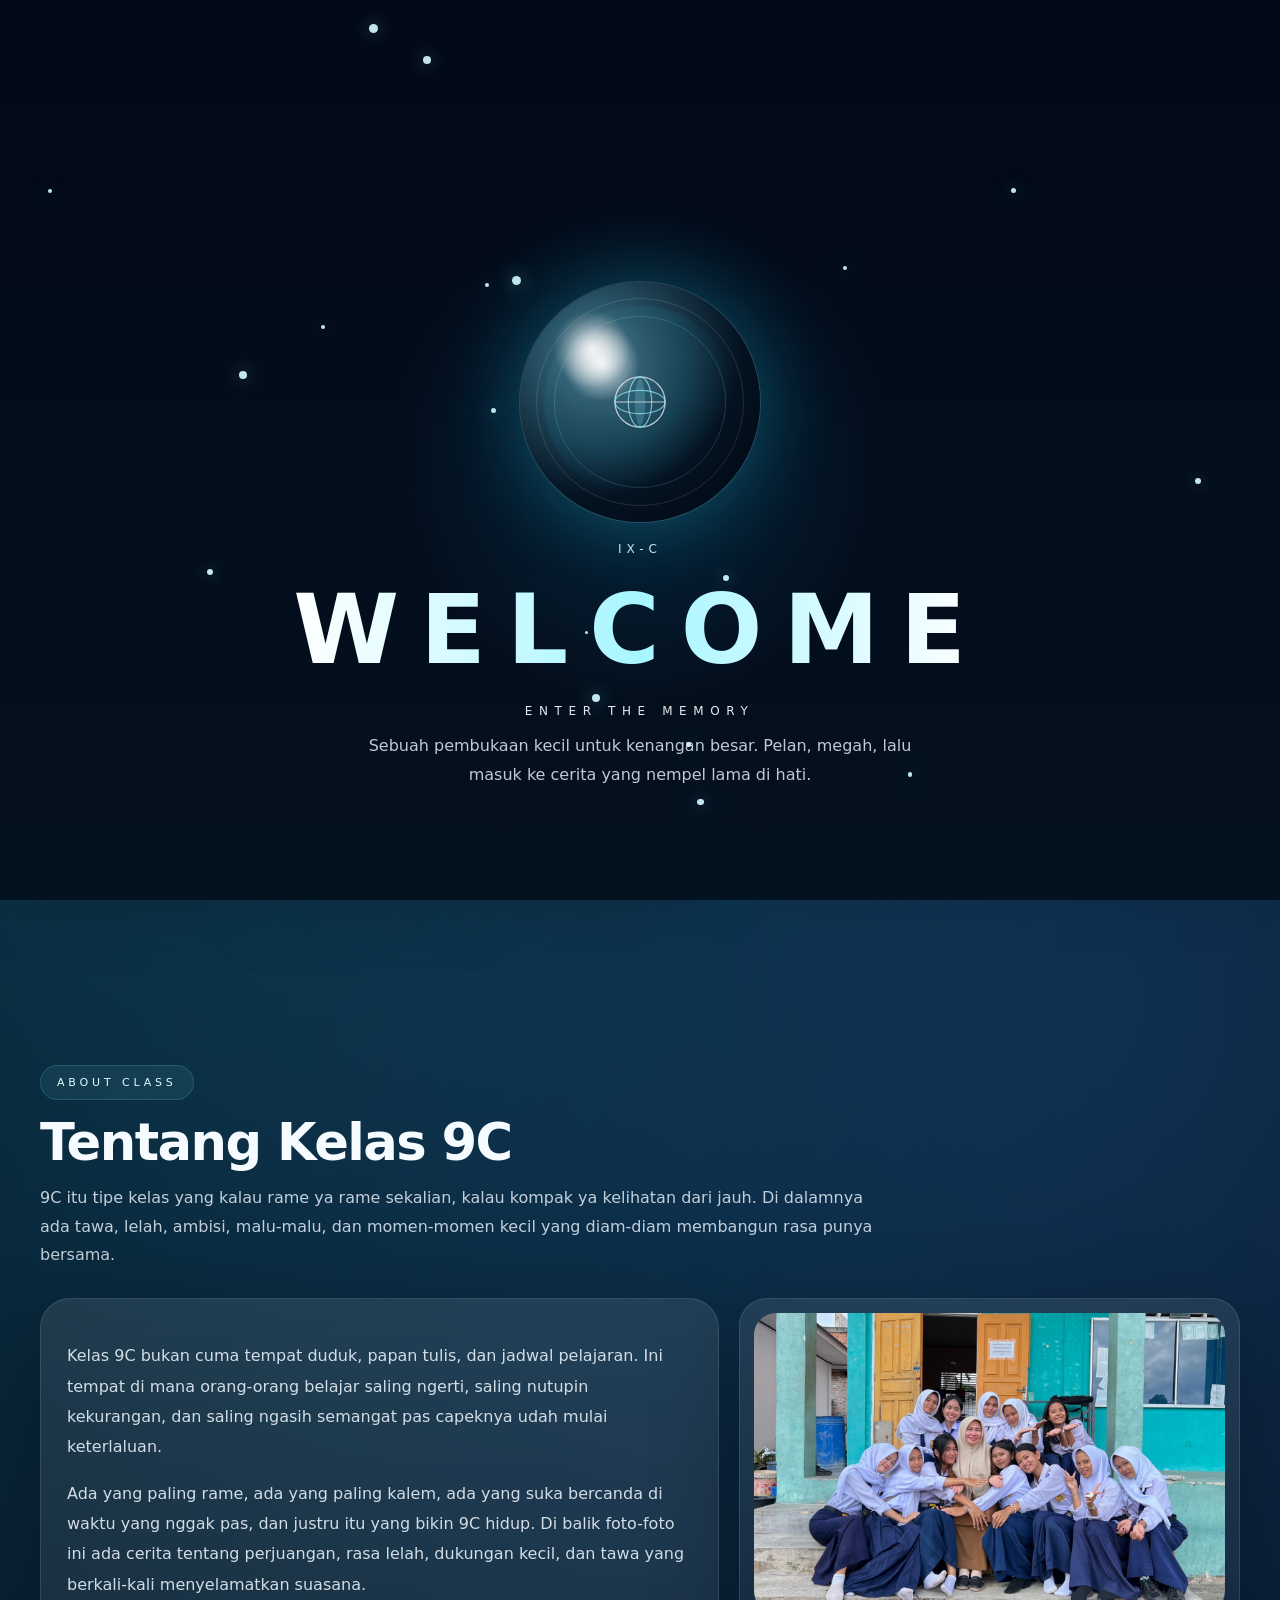
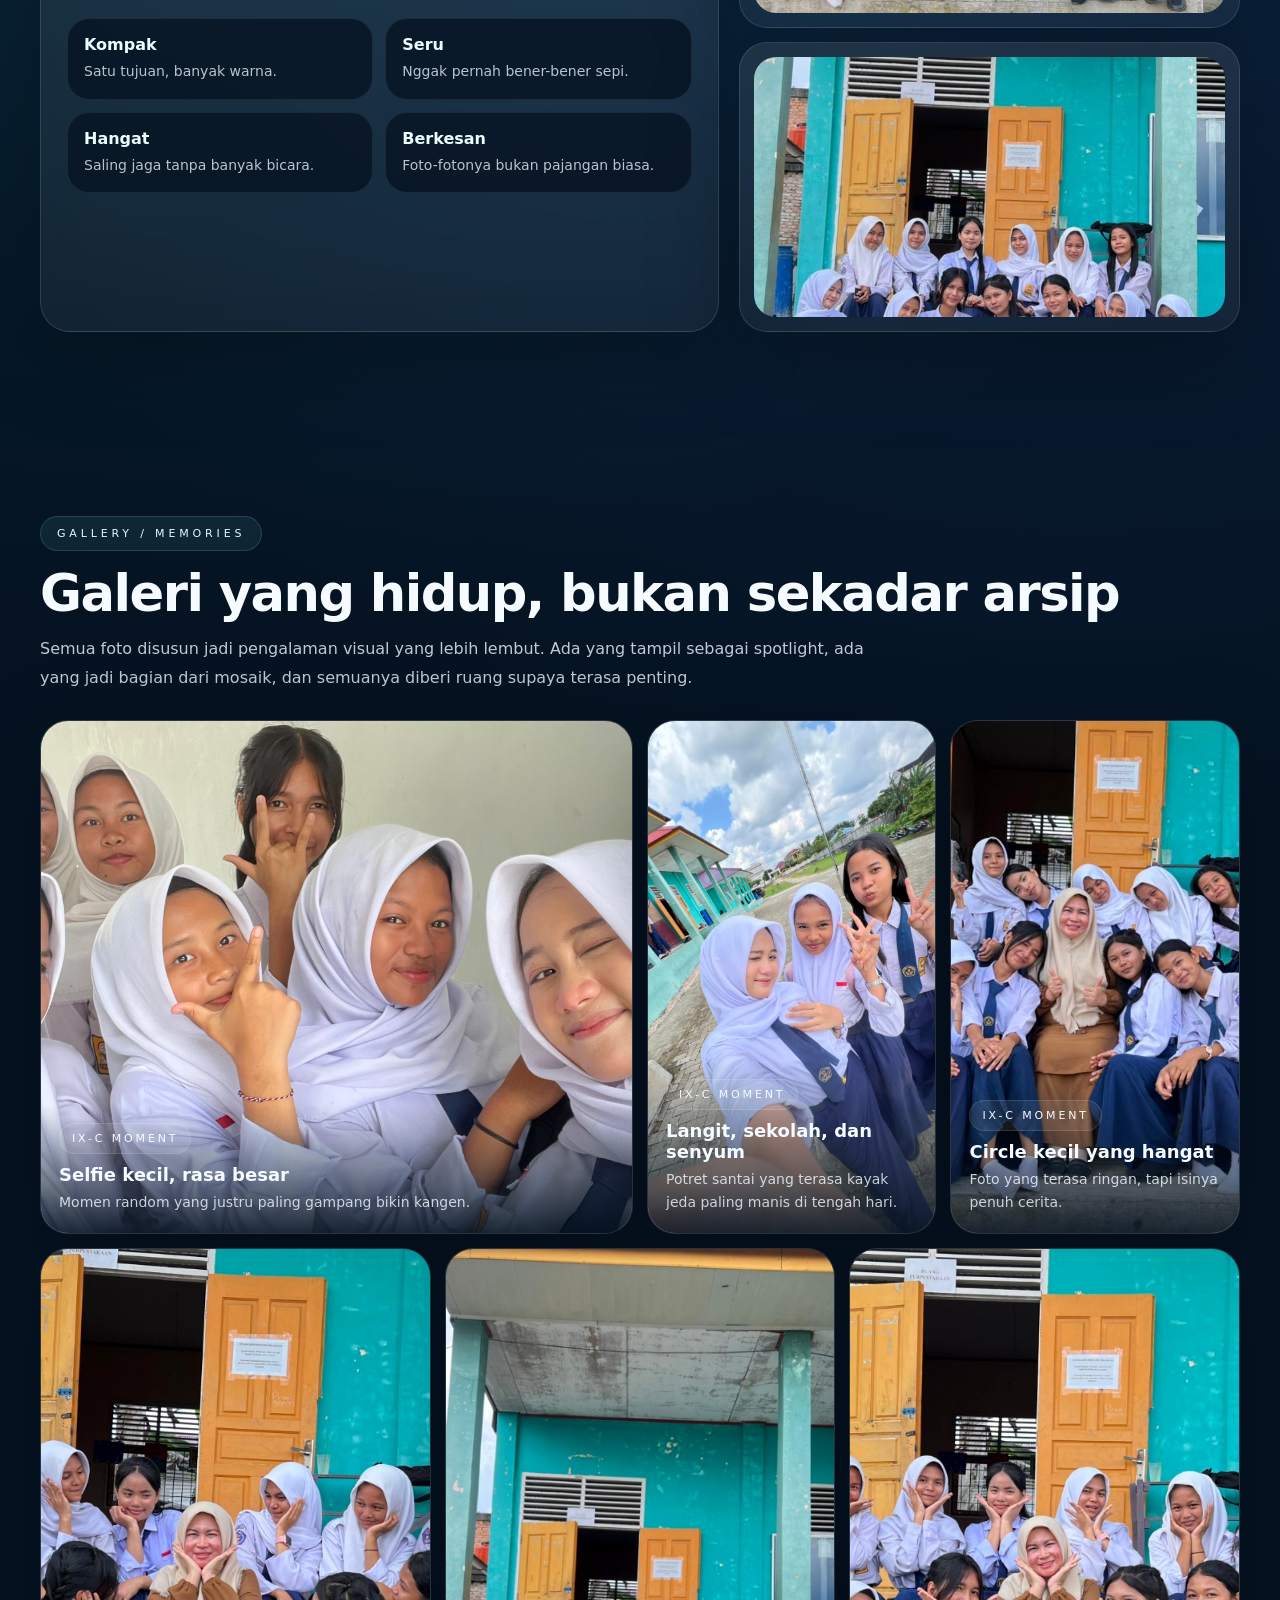
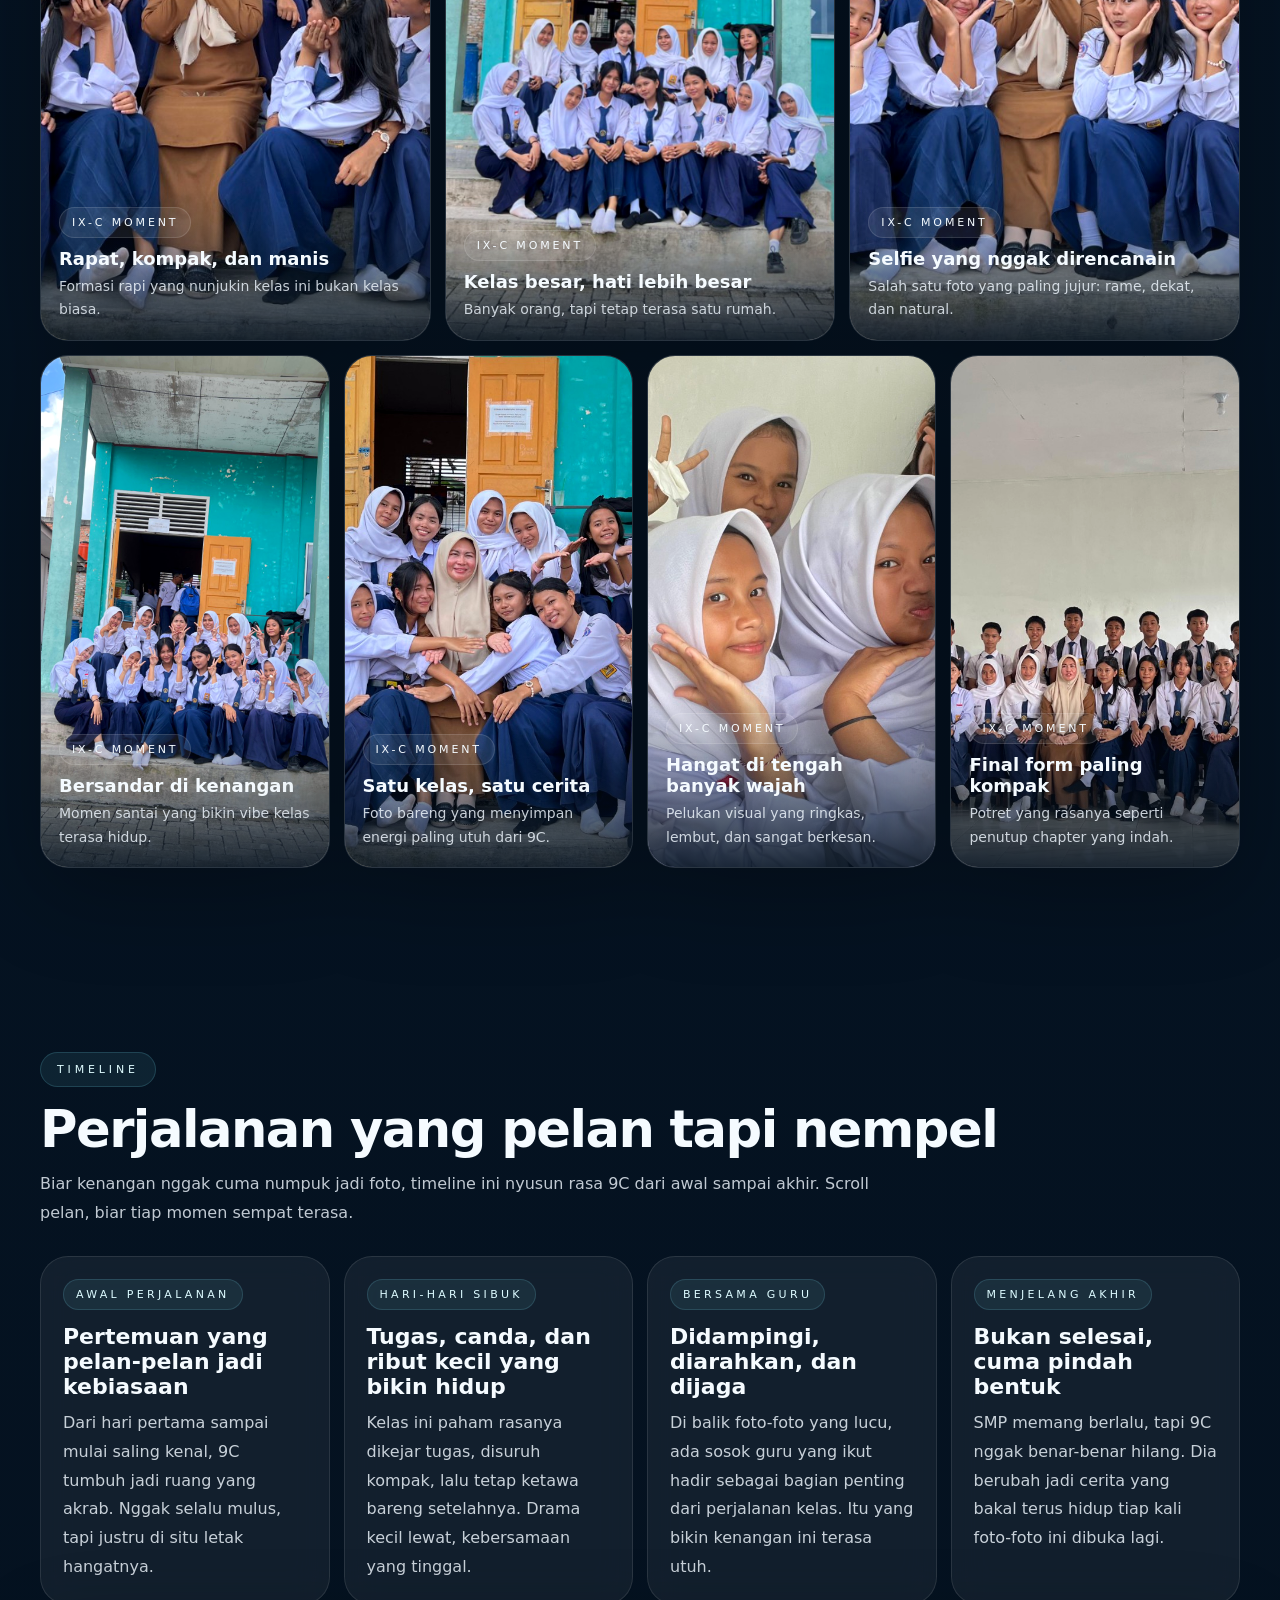
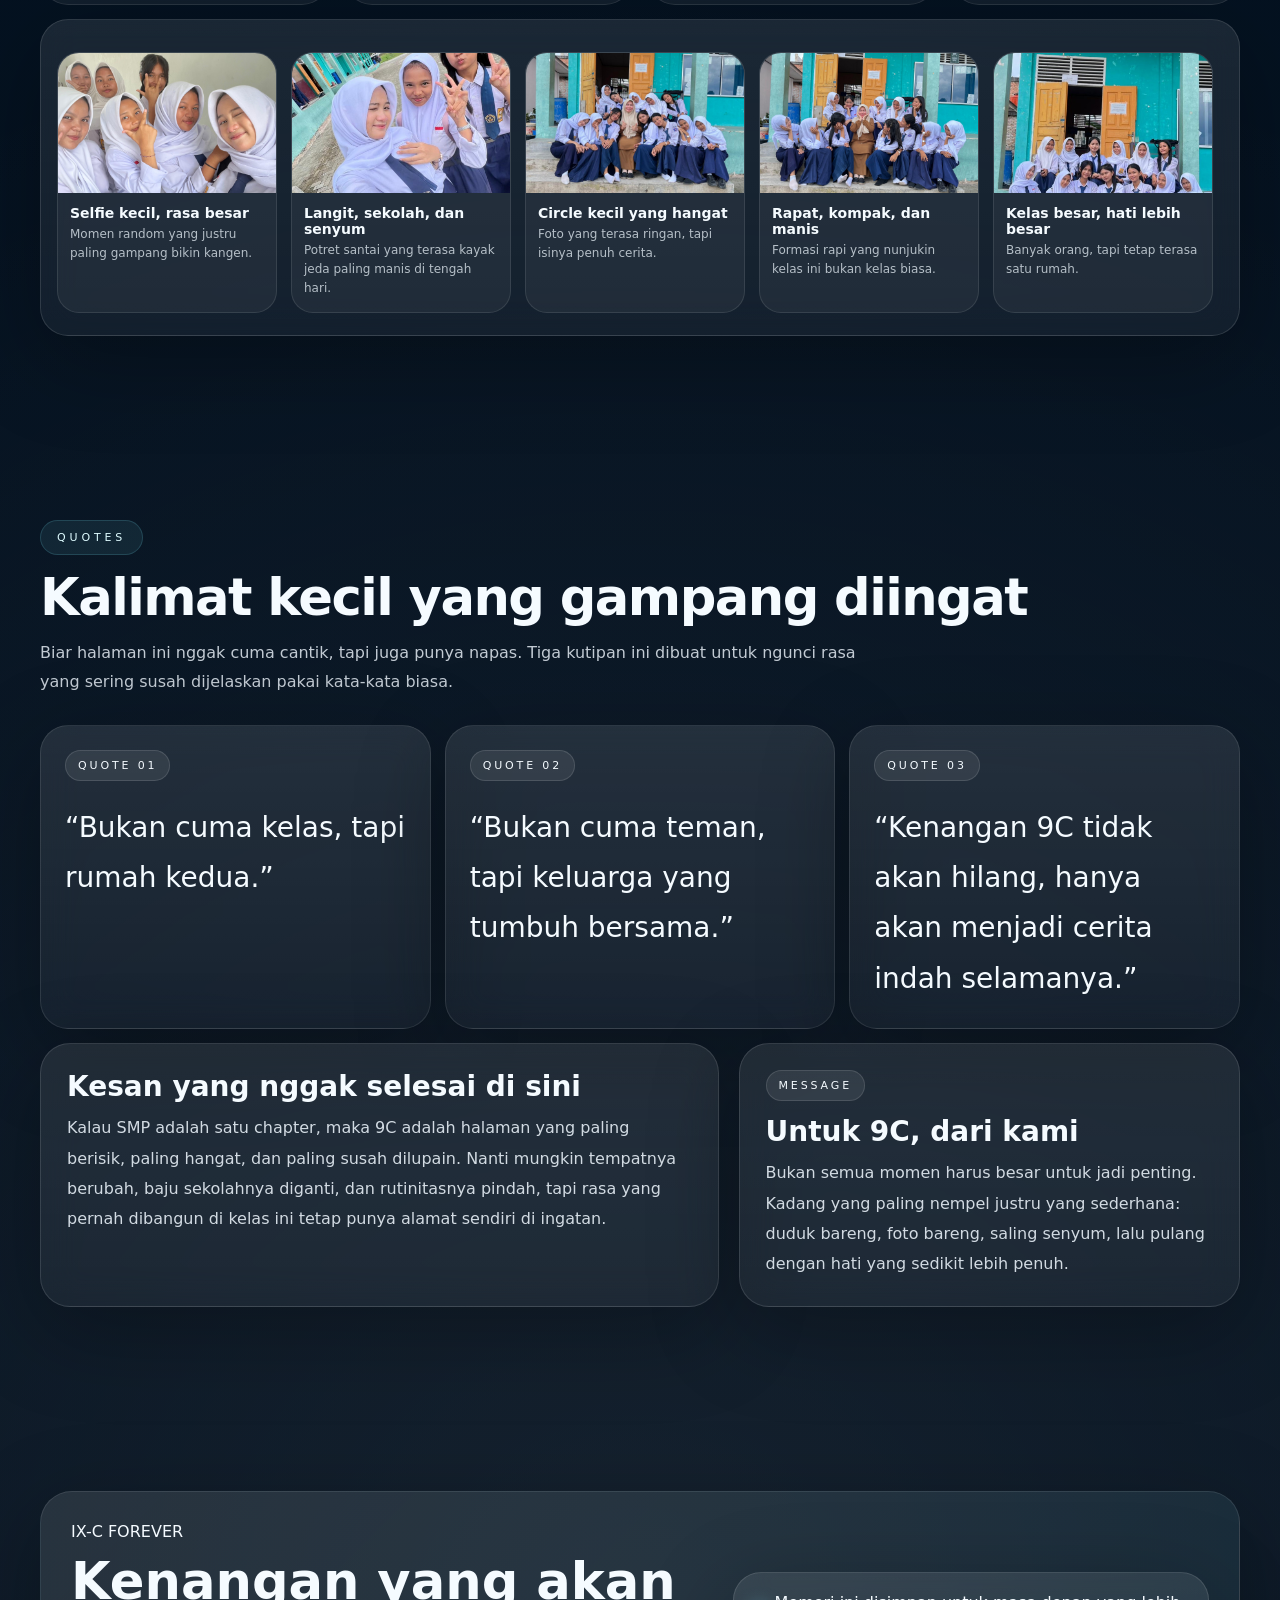
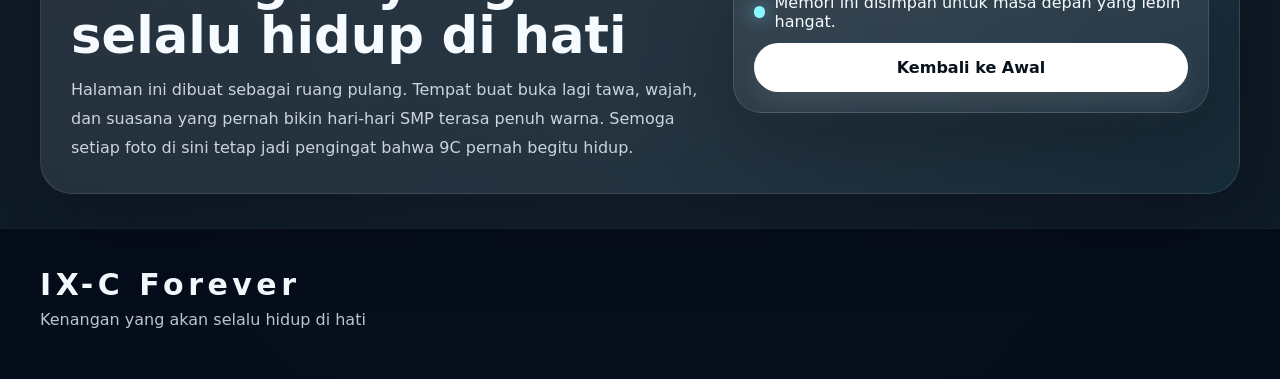
==== index.html @ b638a83b "Add files via upload" ====
<!DOCTYPE html>
<html lang="id">
<head>
  <meta charset="UTF-8" />
  <meta name="viewport" content="width=device-width, initial-scale=1.0" />
  <title>Kenangan Indah Kelas 9C</title>
  <meta name="description" content="Website memorial kelas 9C yang estetik, modern, dan emosional." />
  <style>
    :root {
      --bg: #04111f;
      --bg2: #07182b;
      --card: rgba(255,255,255,.07);
      --card2: rgba(255,255,255,.10);
      --line: rgba(255,255,255,.12);
      --text: #f5fbff;
      --muted: rgba(232,242,255,.8);
      --cyan: #7fe9ff;
      --blue: #7ab7ff;
      --navy: #0b1e37;
      --shadow: 0 24px 90px rgba(0,0,0,.28);
    }
    * { box-sizing: border-box; }
    html { scroll-behavior: smooth; }
    body {
      margin: 0;
      font-family: Inter, ui-sans-serif, system-ui, -apple-system, BlinkMacSystemFont, "Segoe UI", sans-serif;
      background:
        radial-gradient(circle at 15% 10%, rgba(34,211,238,.16), transparent 25%),
        radial-gradient(circle at 85% 15%, rgba(59,130,246,.18), transparent 24%),
        radial-gradient(circle at 50% 95%, rgba(255,255,255,.07), transparent 26%),
        linear-gradient(180deg, #04111f, #051322 38%, #04111f 100%);
      color: var(--text);
      overflow-x: hidden;
    }
    a, button { -webkit-tap-highlight-color: transparent; }
    .noise {
      pointer-events: none;
      position: fixed;
      inset: 0;
      opacity: .35;
      z-index: 0;
      background-image: url("data:image/svg+xml,%3Csvg xmlns='http://www.w3.org/2000/svg' width='180' height='180' viewBox='0 0 180 180'%3E%3Cfilter id='n'%3E%3CfeTurbulence type='fractalNoise' baseFrequency='1.2' numOctaves='2' stitchTiles='stitch'/%3E%3C/filter%3E%3Crect width='180' height='180' filter='url(%23n)' opacity='.12'/%3E%3C/svg%3E");
    }
    .wrap { position: relative; z-index: 1; }
    .container { max-width: 1240px; margin: 0 auto; padding: 0 20px; }
    .glass {
      background: linear-gradient(180deg, rgba(255,255,255,.09), rgba(255,255,255,.05));
      border: 1px solid var(--line);
      box-shadow: var(--shadow);
      backdrop-filter: blur(18px);
      -webkit-backdrop-filter: blur(18px);
    }
    .rounded-2xl { border-radius: 28px; }
    .rounded-xl { border-radius: 22px; }
    .shadow-soft { box-shadow: var(--shadow); }
    .muted { color: var(--muted); }
    .btn {
      display: inline-flex; align-items: center; gap: .55rem;
      border: 1px solid rgba(255,255,255,.12);
      background: rgba(255,255,255,.08);
      color: var(--text);
      text-decoration: none;
      padding: 14px 20px;
      border-radius: 999px;
      font-weight: 600;
      transition: transform .25s ease, background .25s ease, border-color .25s ease, box-shadow .25s ease;
      cursor: pointer;
    }
    .btn:hover {
      transform: translateY(-2px);
      background: rgba(255,255,255,.12);
      border-color: rgba(127,233,255,.32);
      box-shadow: 0 0 0 6px rgba(127,233,255,.08);
    }
    .btn.primary {
      background: white;
      color: #08111d;
      border-color: transparent;
      box-shadow: 0 12px 28px rgba(255,255,255,.09);
    }
    .chip {
      display: inline-flex; align-items: center; gap: .5rem;
      padding: 10px 16px;
      border-radius: 999px;
      border: 1px solid rgba(127,233,255,.18);
      background: rgba(127,233,255,.08);
      letter-spacing: .28em;
      font-size: 11px;
      text-transform: uppercase;
      color: #dffcff;
    }
    .nav {
      position: sticky;
      top: 0;
      z-index: 50;
      transition: all .35s ease;
      border-bottom: 1px solid transparent;
    }
    .nav.scrolled {
      background: rgba(4,17,31,.75);
      border-bottom-color: rgba(255,255,255,.08);
      backdrop-filter: blur(20px);
    }
    .nav-inner {
      display: flex; align-items: center; justify-content: space-between; gap: 14px;
      padding: 14px 0;
    }
    .brand {
      display: flex; align-items: center; gap: 12px;
      text-decoration: none; color: white;
    }
    .logo {
      width: 46px; height: 46px; border-radius: 16px;
      position: relative; display: grid; place-items: center;
      background: linear-gradient(135deg, rgba(255,255,255,.12), rgba(127,233,255,.08));
      border: 1px solid rgba(255,255,255,.12);
      overflow: hidden;
    }
    .logo::before {
      content: "";
      position: absolute; inset: -40%;
      background: conic-gradient(from 180deg, rgba(127,233,255,.0), rgba(127,233,255,.4), rgba(255,255,255,.1), rgba(122,183,255,.3), rgba(127,233,255,.0));
      animation: spin 10s linear infinite;
    }
    .logo span {
      position: relative; z-index: 1;
      font-weight: 800; letter-spacing: .22em; font-size: 12px;
    }
    .menu {
      display: flex; gap: 8px; flex-wrap: wrap;
      align-items: center;
      border-radius: 999px;
      padding: 8px;
      background: rgba(255,255,255,.05);
      border: 1px solid rgba(255,255,255,.08);
    }
    .menu a {
      color: rgba(255,255,255,.82);
      text-decoration: none;
      padding: 10px 15px;
      border-radius: 999px;
      font-size: 14px;
      transition: .24s ease;
    }
    .menu a:hover { background: rgba(255,255,255,.1); color: white; }
    .burger {
      display: none;
      background: rgba(255,255,255,.08);
      border: 1px solid rgba(255,255,255,.12);
      color: white;
      width: 44px; height: 44px;
      border-radius: 16px;
      cursor: pointer;
    }
    .mobile {
      display: none;
      margin: 0 0 16px;
      padding: 12px;
      border-radius: 24px;
    }
    .mobile a {
      display: block;
      color: white;
      text-decoration: none;
      padding: 14px 16px;
      border-radius: 18px;
      background: rgba(255,255,255,.04);
      border: 1px solid rgba(255,255,255,.06);
      margin-top: 10px;
    }

    .hero {
      padding: 30px 0 56px;
      position: relative;
      overflow: hidden;
    }
    .hero-grid {
      display: grid;
      grid-template-columns: 1.1fr .9fr;
      gap: 28px;
      align-items: center;
      min-height: calc(100vh - 96px);
    }
    .big-title {
      font-size: clamp(3rem, 8vw, 6.8rem);
      line-height: .95;
      margin: 18px 0 0;
      letter-spacing: -0.04em;
    }
    .big-title .grad {
      background: linear-gradient(90deg, #fff, var(--cyan), #fff);
      background-size: 200% 100%;
      animation: shine 9s linear infinite;
      -webkit-background-clip: text;
      background-clip: text;
      color: transparent;
    }
    .lead {
      max-width: 700px;
      font-size: clamp(1rem, 2vw, 1.15rem);
      line-height: 1.9;
      margin-top: 18px;
      color: rgba(240,248,255,.86);
    }
    .actions { display: flex; flex-wrap: wrap; gap: 12px; margin-top: 30px; }
    .metrics {
      margin-top: 28px;
      display: grid;
      grid-template-columns: repeat(3, 1fr);
      gap: 14px;
    }
    .metric {
      padding: 16px;
      border-radius: 22px;
      border: 1px solid rgba(255,255,255,.10);
      background: rgba(255,255,255,.055);
    }
    .metric b { display: block; font-size: 16px; margin-bottom: 7px; }
    .metric span { font-size: 14px; color: rgba(240,248,255,.76); line-height: 1.6; }

    .spotlight {
      position: relative;
      overflow: hidden;
      min-height: 640px;
      border-radius: 34px;
      border: 1px solid rgba(255,255,255,.10);
      background: linear-gradient(135deg, rgba(255,255,255,.1), rgba(255,255,255,.03));
      box-shadow: var(--shadow);
      isolation: isolate;
    }
    .spotlight::before {
      content: "";
      position: absolute; inset: 0;
      background: radial-gradient(circle at var(--mx,50%) var(--my,40%), rgba(127,233,255,.24), transparent 28%), linear-gradient(180deg, rgba(0,0,0,.02), rgba(4,17,31,.64));
      z-index: 1;
    }
    .spotlight img {
      width: 100%; height: 100%; object-fit: cover; display: block;
      transform: scale(1.02);
      animation: slowFloat 10s ease-in-out infinite;
      filter: saturate(1.06) contrast(1.02);
    }
    .spot-content {
      position: absolute; inset: auto 0 0 0;
      z-index: 2;
      padding: 26px;
    }
    .spot-tag {
      display: inline-flex; align-items: center; gap: 8px;
      background: rgba(0,0,0,.28);
      border: 1px solid rgba(255,255,255,.12);
      backdrop-filter: blur(12px);
      border-radius: 999px;
      padding: 10px 14px;
      font-size: 12px;
      letter-spacing: .3em;
      color: #e6fbff;
    }
    .spot-content h2 {
      margin: 14px 0 8px;
      font-size: clamp(1.4rem, 3vw, 2.5rem);
      line-height: 1.1;
    }
    .spot-content p { margin: 0; max-width: 58ch; color: rgba(250,251,255,.84); line-height: 1.75; }

    section.block { padding: 92px 0; position: relative; }
    .section-title { margin-bottom: 28px; }
    .section-title .kicker {
      display: inline-flex; align-items: center; gap: 8px;
      font-size: 11px; text-transform: uppercase; letter-spacing: .35em;
      color: #dffcff;
      padding: 10px 16px;
      border-radius: 999px;
      background: rgba(127,233,255,.08);
      border: 1px solid rgba(127,233,255,.16);
    }
    .section-title h3 {
      margin: 16px 0 0;
      font-size: clamp(2rem, 4vw, 3.5rem);
      letter-spacing: -.03em;
      line-height: 1.05;
    }
    .section-title p {
      max-width: 840px;
      margin: 14px 0 0;
      color: rgba(240,248,255,.80);
      line-height: 1.8;
      font-size: 16px;
    }

    .about-grid { display: grid; grid-template-columns: 1.15fr .85fr; gap: 20px; }
    .panel { padding: 26px; border-radius: 30px; }
    .panel p { line-height: 1.9; color: rgba(240,248,255,.86); font-size: 16px; }
    .mini-grid {
      display: grid; grid-template-columns: repeat(2, 1fr); gap: 12px; margin-top: 18px;
    }
    .mini {
      padding: 16px;
      border-radius: 22px;
      background: rgba(6, 18, 33, .75);
      border: 1px solid rgba(255,255,255,.08);
    }
    .mini b { display:block; margin-bottom: 6px; color: #eaffff; }
    .mini span { color: rgba(240,248,255,.76); font-size: 14px; line-height: 1.6; }
    .stack {
      display: grid; gap: 14px;
    }

    .gallery-grid {
      display: grid;
      gap: 14px;
      grid-template-columns: repeat(12, 1fr);
    }
    .card {
      position: relative;
      overflow: hidden;
      border-radius: 28px;
      border: 1px solid rgba(255,255,255,.10);
      background: rgba(255,255,255,.06);
      box-shadow: var(--shadow);
      cursor: pointer;
      isolation: isolate;
      transition: transform .35s ease, box-shadow .35s ease;
    }
    .card:hover { transform: translateY(-4px); box-shadow: 0 24px 90px rgba(0,0,0,.38); }
    .card img {
      width: 100%;
      height: 100%;
      object-fit: cover;
      display: block;
      transition: transform .55s ease, filter .55s ease;
      filter: saturate(1.05) contrast(1.03);
    }
    .card:hover img { transform: scale(1.06); }
    .overlay {
      position: absolute; inset: auto 0 0 0;
      padding: 18px;
      background: linear-gradient(180deg, transparent, rgba(4,17,31,.88));
      z-index: 1;
    }
    .overlay h4 { margin: 10px 0 6px; font-size: 18px; }
    .overlay p { margin: 0; color: rgba(240,248,255,.82); line-height: 1.65; font-size: 14px; }
    .badge {
      display: inline-flex; align-items: center; gap: 8px;
      padding: 8px 12px;
      border-radius: 999px;
      background: rgba(255,255,255,.08);
      border: 1px solid rgba(255,255,255,.12);
      font-size: 11px;
      letter-spacing: .26em;
      text-transform: uppercase;
    }
    .p1 { grid-column: span 6; min-height: 420px; }
    .p2 { grid-column: span 3; min-height: 420px; }
    .p3 { grid-column: span 3; min-height: 420px; }
    .p4 { grid-column: span 4; min-height: 300px; }
    .p5 { grid-column: span 4; min-height: 300px; }
    .p6 { grid-column: span 4; min-height: 300px; }
    .p7, .p8, .p9, .p10 { grid-column: span 3; min-height: 300px; }

    .timeline {
      display: grid;
      grid-template-columns: repeat(4, 1fr);
      gap: 14px;
    }
    .timeline .item {
      padding: 22px;
      border-radius: 28px;
      border: 1px solid rgba(255,255,255,.10);
      background: rgba(255,255,255,.06);
      backdrop-filter: blur(18px);
    }
    .timeline .item .when {
      display: inline-flex; align-items: center; gap: 8px;
      font-size: 11px; text-transform: uppercase; letter-spacing: .3em;
      padding: 8px 12px; border-radius: 999px;
      background: rgba(127,233,255,.08);
      border: 1px solid rgba(127,233,255,.15);
      color: #ddfbff;
    }
    .timeline .item h4 { font-size: 22px; margin: 14px 0 10px; }
    .timeline .item p { margin: 0; color: rgba(240,248,255,.82); line-height: 1.8; }

    .quotes {
      display: grid;
      grid-template-columns: repeat(3, 1fr);
      gap: 14px;
    }
    .quote {
      padding: 24px;
      min-height: 220px;
      border-radius: 28px;
      border: 1px solid rgba(255,255,255,.10);
      background: linear-gradient(180deg, rgba(255,255,255,.10), rgba(255,255,255,.04));
    }
    .quote p {
      font-size: clamp(1.2rem, 2.5vw, 1.75rem);
      line-height: 1.8;
      margin: 22px 0 0;
    }

    .strip {
      margin-top: 16px;
      display: flex;
      gap: 14px;
      overflow: auto;
      padding-bottom: 6px;
      scrollbar-width: none;
    }
    .strip::-webkit-scrollbar { display: none; }
    .thumb {
      min-width: 220px;
      max-width: 220px;
      border-radius: 22px;
      overflow: hidden;
      border: 1px solid rgba(255,255,255,.10);
      background: rgba(255,255,255,.05);
    }
    .thumb img { width: 100%; height: 140px; object-fit: cover; display: block; }
    .thumb div { padding: 12px 12px 14px; }
    .thumb b { display: block; font-size: 14px; }
    .thumb span { display: block; margin-top: 4px; color: rgba(240,248,255,.72); font-size: 12px; line-height: 1.6; }

    .footer-card {
      padding: 30px;
      border-radius: 32px;
      background: linear-gradient(135deg, rgba(255,255,255,.1), rgba(127,233,255,.08));
      border: 1px solid rgba(255,255,255,.10);
      box-shadow: var(--shadow);
    }
    footer {
      padding: 38px 0 50px;
      border-top: 1px solid rgba(255,255,255,.08);
      background: rgba(2, 8, 22, .7);
    }
    footer h3 { margin: 0; font-size: 30px; letter-spacing: .15em; }
    footer p { color: rgba(240,248,255,.78); margin: 8px 0 0; }

    .reveal {
      opacity: 0;
      transform: translateY(24px);
      transition: opacity .8s ease, transform .8s ease;
    }
    .reveal.in {
      opacity: 1;
      transform: translateY(0);
    }

    .intro {
      position: fixed; inset: 0; z-index: 100;
      display: grid; place-items: center;
      background:
        radial-gradient(circle at center, rgba(21,176,255,.16), transparent 32%),
        linear-gradient(180deg, #020816, #04111f 100%);
      overflow: hidden;
      transition: opacity .8s ease, transform .8s ease;
    }
    .intro.hide { opacity: 0; pointer-events: none; transform: scale(1.04); }
    .particles span {
      position: absolute;
      border-radius: 999px;
      background: rgba(210,250,255,.92);
      box-shadow: 0 0 18px rgba(127,233,255,.55);
      animation: drift ease-in-out infinite;
    }
    .orb {
      position: relative;
      width: 240px;
      height: 240px;
      border-radius: 50%;
      display: grid;
      place-items: center;
      background: radial-gradient(circle at 30% 28%, rgba(255,255,255,.9), rgba(127,233,255,.32) 16%, rgba(4,17,31,.94) 62%, rgba(1,6,17,1) 100%);
      box-shadow: 0 0 0 1px rgba(255,255,255,.14), 0 0 80px rgba(34,211,238,.30);
    }
    .orb::before, .orb::after {
      content: "";
      position: absolute; inset: 16px;
      border-radius: 50%;
      border: 1px solid rgba(255,255,255,.12);
      animation: spin 16s linear infinite;
    }
    .orb::after {
      inset: 34px;
      border-color: rgba(127,233,255,.18);
      animation-direction: reverse;
    }
    .orb .glow {
      position: absolute;
      inset: 10%;
      border-radius: 50%;
      background: radial-gradient(circle at 30% 30%, rgba(255,255,255,.9), rgba(255,255,255,.04) 20%, rgba(34,211,238,.08) 44%, transparent 70%);
      filter: blur(1px);
      animation: spin 22s linear infinite;
    }
    .orb .icon {
      position: relative;
      z-index: 1;
      width: 70px;
      height: 70px;
      opacity: .98;
      filter: drop-shadow(0 0 20px rgba(255,255,255,.28));
    }
    .intro h1 {
      margin: 18px 0 0;
      font-size: clamp(2.9rem, 8vw, 6rem);
      letter-spacing: .22em;
      background: linear-gradient(90deg, #fff, #a7f6ff, #fff);
      -webkit-background-clip: text;
      background-clip: text;
      color: transparent;
    }
    .intro .sub {
      margin-top: 14px; max-width: 620px; text-align: center;
      color: rgba(240,248,255,.8);
      line-height: 1.8;
      padding: 0 20px;
    }
    .intro .brand-top {
      margin-top: 20px;
      font-size: 12px;
      letter-spacing: .42em;
      text-transform: uppercase;
      color: rgba(220,250,255,.92);
    }
    .welcome {
      margin-top: 18px;
      font-size: 12px;
      letter-spacing: .55em;
      text-transform: uppercase;
      color: rgba(255,255,255,.9);
      opacity: 0;
      transform: translateY(18px);
      animation: welcomeIn 1s ease .55s forwards;
    }

    .modal {
      position: fixed; inset: 0; z-index: 120;
      display: none;
      align-items: center; justify-content: center;
      background: rgba(0,0,0,.72);
      backdrop-filter: blur(18px);
      padding: 18px;
    }
    .modal.show { display: flex; }
    .modal-card {
      max-width: min(1040px, 100%);
      width: 100%;
      overflow: hidden;
      border-radius: 30px;
      border: 1px solid rgba(255,255,255,.10);
      background: #07111c;
      box-shadow: 0 30px 120px rgba(0,0,0,.55);
    }
    .modal-card img { width: 100%; max-height: 72vh; object-fit: contain; display: block; background: #000; }
    .modal-card .cap { padding: 18px 20px 24px; }
    .modal-card .cap h4 { margin: 0; font-size: 22px; }
    .modal-card .cap p { margin: 10px 0 0; color: rgba(240,248,255,.78); line-height: 1.8; }

    .sparkle {
      position: absolute;
      width: 4px; height: 4px; border-radius: 999px;
      background: rgba(255,255,255,.95);
      box-shadow: 0 0 18px rgba(127,233,255,.62);
      animation: drift 5s ease-in-out infinite;
    }

    @keyframes spin { to { transform: rotate(360deg); } }
    @keyframes shine { to { background-position: 200% 0; } }
    @keyframes slowFloat { 0%,100% { transform: scale(1.02) translateY(0); } 50% { transform: scale(1.05) translateY(-10px); } }
    @keyframes welcomeIn { to { opacity: 1; transform: translateY(0); } }

    @media (max-width: 1080px) {
      .hero-grid, .about-grid { grid-template-columns: 1fr; }
      .timeline, .quotes { grid-template-columns: 1fr; }
      .metrics { grid-template-columns: 1fr; }
    }
    @media (max-width: 900px) {
      .menu { display: none; }
      .burger { display: inline-grid; place-items: center; }
      .mobile.open { display: block; }
      .p1, .p2, .p3, .p4, .p5, .p6, .p7, .p8, .p9, .p10 { grid-column: span 12; min-height: 300px; }
      .gallery-grid { grid-template-columns: repeat(6, 1fr); }
    }
    @media (max-width: 640px) {
      .container { padding: 0 16px; }
      .hero { padding-top: 18px; }
      .spotlight { min-height: 540px; }
      .metrics { margin-top: 22px; }
      .panel, .quote, .timeline .item, .footer-card { padding: 20px; border-radius: 24px; }
      .actions { gap: 10px; }
      .btn { width: 100%; justify-content: center; }
      .big-title { font-size: 3.05rem; }
      .section-title h3 { font-size: 2.1rem; }
    }
  </style>
</head>
<body>
  <div class="noise"></div>

  <div class="intro" id="intro">
    <div class="particles" id="particles"></div>
    <div class="container" style="display:grid;place-items:center;text-align:center;position:relative;z-index:1;">
      <div class="orb">
        <div class="glow"></div>
        <svg class="icon" viewBox="0 0 120 120" fill="none" aria-hidden="true">
          <circle cx="60" cy="60" r="43" stroke="rgba(255,255,255,.7)" stroke-width="2.2"/>
          <ellipse cx="60" cy="60" rx="20" ry="43" stroke="rgba(153,244,255,.7)" stroke-width="2"/>
          <ellipse cx="60" cy="60" rx="43" ry="20" stroke="rgba(153,244,255,.7)" stroke-width="2"/>
          <path d="M17 60h86" stroke="rgba(255,255,255,.7)" stroke-width="2"/>
          <path d="M60 17c12 14 12 72 0 86c-12-14-12-72 0-86Z" fill="rgba(127,233,255,.22)"/>
        </svg>
      </div>
      <div class="brand-top">IX-C</div>
      <h1>WELCOME</h1>
      <div class="welcome">ENTER THE MEMORY</div>
      <p class="sub">Sebuah pembukaan kecil untuk kenangan besar. Pelan, megah, lalu masuk ke cerita yang nempel lama di hati.</p>
    </div>
  </div>

  <div class="wrap">
    <header class="nav" id="nav">
      <div class="container">
        <div class="nav-inner">
          <a href="#home" class="brand">
            <div class="logo"><span>IX</span></div>
            <div>
              <div style="font-size:11px;letter-spacing:.34em;text-transform:uppercase;color:rgba(220,250,255,.72)">Class Memorial</div>
              <div style="font-size:14px;font-weight:600">9C Forever</div>
            </div>
          </a>

          <nav class="menu">
            <a href="#home">Home</a>
            <a href="#about">About Class</a>
            <a href="#gallery">Gallery</a>
            <a href="#memories">Memories</a>
            <a href="#messages">Messages</a>
            <a href="#contact">Contact</a>
          </nav>

          <button class="burger" id="burger" aria-label="Menu">
            ☰
          </button>
        </div>
        <div class="mobile glass" id="mobile">
          <a href="#home">Home</a>
          <a href="#about">About Class</a>
          <a href="#gallery">Gallery</a>
          <a href="#memories">Memories</a>
          <a href="#messages">Messages</a>
          <a href="#contact">Contact</a>
        </div>
      </div>
    </header>

    <main>
      <section class="hero" id="home">
        <div class="container hero-grid">
          <div class="reveal">
            <div class="chip">IX-C MEMORY VAULT</div>
            <h1 class="big-title">Kenangan Indah <span class="grad">Kelas 9C</span></h1>
            <p class="lead">Tempat kecil untuk menyimpan tawa yang keburu hilang, perjuangan yang nggak selalu terlihat, dan kebersamaan yang diam-diam jadi bagian paling berharga dari masa SMP.</p>
            <div class="actions">
              <a class="btn primary" href="#gallery">Lihat Galeri</a>
              <a class="btn" href="#memories">Baca Kenangan</a>
              <a class="btn" href="#about">Masuk ke Memori IX-C</a>
            </div>
            <div class="metrics">
              <div class="metric glass"><b>Kompak</b><span>Satu kelas, satu frekuensi, beda-beda tapi tetap nyambung.</span></div>
              <div class="metric glass"><b>Hangat</b><span>Rame, lucu, kadang ribut, tapi ujungnya tetap saling jaga.</span></div>
              <div class="metric glass"><b>Tak Terlupakan</b><span>Yang lewat bukan cuma masa SMP, tapi bab yang berharga.</span></div>
            </div>
          </div>

          <div class="spotlight reveal" id="spotlight">
            <img src="[data-uri]" alt="Foto utama kelas 9C" />
            <div class="spot-content">
              <div class="spot-tag">SPOTLIGHT MOMENT</div>
              <h2>Kelas yang dekat, bukan cuma berdiri bareng.</h2>
              <p>Ada sesuatu yang hangat dari foto ini. Bukan sekadar barisan wajah, tapi rasa akrab yang kebawa sampai ke halaman ini.</p>
            </div>
          </div>
        </div>
      </section>

      <section class="block" id="about">
        <div class="container">
          <div class="section-title reveal">
            <div class="kicker">About Class</div>
            <h3>Tentang Kelas 9C</h3>
            <p>9C itu tipe kelas yang kalau rame ya rame sekalian, kalau kompak ya kelihatan dari jauh. Di dalamnya ada tawa, lelah, ambisi, malu-malu, dan momen-momen kecil yang diam-diam membangun rasa punya bersama.</p>
          </div>

          <div class="about-grid">
            <div class="panel glass reveal">
              <p>Kelas 9C bukan cuma tempat duduk, papan tulis, dan jadwal pelajaran. Ini tempat di mana orang-orang belajar saling ngerti, saling nutupin kekurangan, dan saling ngasih semangat pas capeknya udah mulai keterlaluan.</p>
              <p>Ada yang paling rame, ada yang paling kalem, ada yang suka bercanda di waktu yang nggak pas, dan justru itu yang bikin 9C hidup. Di balik foto-foto ini ada cerita tentang perjuangan, rasa lelah, dukungan kecil, dan tawa yang berkali-kali menyelamatkan suasana.</p>
              <div class="mini-grid">
                <div class="mini"><b>Kompak</b><span>Satu tujuan, banyak warna.</span></div>
                <div class="mini"><b>Seru</b><span>Nggak pernah bener-bener sepi.</span></div>
                <div class="mini"><b>Hangat</b><span>Saling jaga tanpa banyak bicara.</span></div>
                <div class="mini"><b>Berkesan</b><span>Foto-fotonya bukan pajangan biasa.</span></div>
              </div>
            </div>
            <div class="stack">
              <div class="glass rounded-2xl reveal" style="padding:14px;"><img src="[data-uri]" alt="Kelas lengkap" style="width:100%;height:300px;object-fit:cover;border-radius:22px;display:block" /></div>
              <div class="glass rounded-2xl reveal" style="padding:14px;"><img src="[data-uri]" alt="Foto bersama guru" style="width:100%;height:260px;object-fit:cover;border-radius:22px;display:block" /></div>
            </div>
          </div>
        </div>
      </section>

      <section class="block" id="gallery">
        <div class="container">
          <div class="section-title reveal">
            <div class="kicker">Gallery / Memories</div>
            <h3>Galeri yang hidup, bukan sekadar arsip</h3>
            <p>Semua foto disusun jadi pengalaman visual yang lebih lembut. Ada yang tampil sebagai spotlight, ada yang jadi bagian dari mosaik, dan semuanya diberi ruang supaya terasa penting.</p>
          </div>

          <div class="gallery-grid" id="galleryGrid">
            <div class="card p1 reveal" data-src="[data-uri]" data-title="Selfie kecil, rasa besar" data-cap="Momen random yang justru paling gampang bikin kangen.">
              <img src="[data-uri]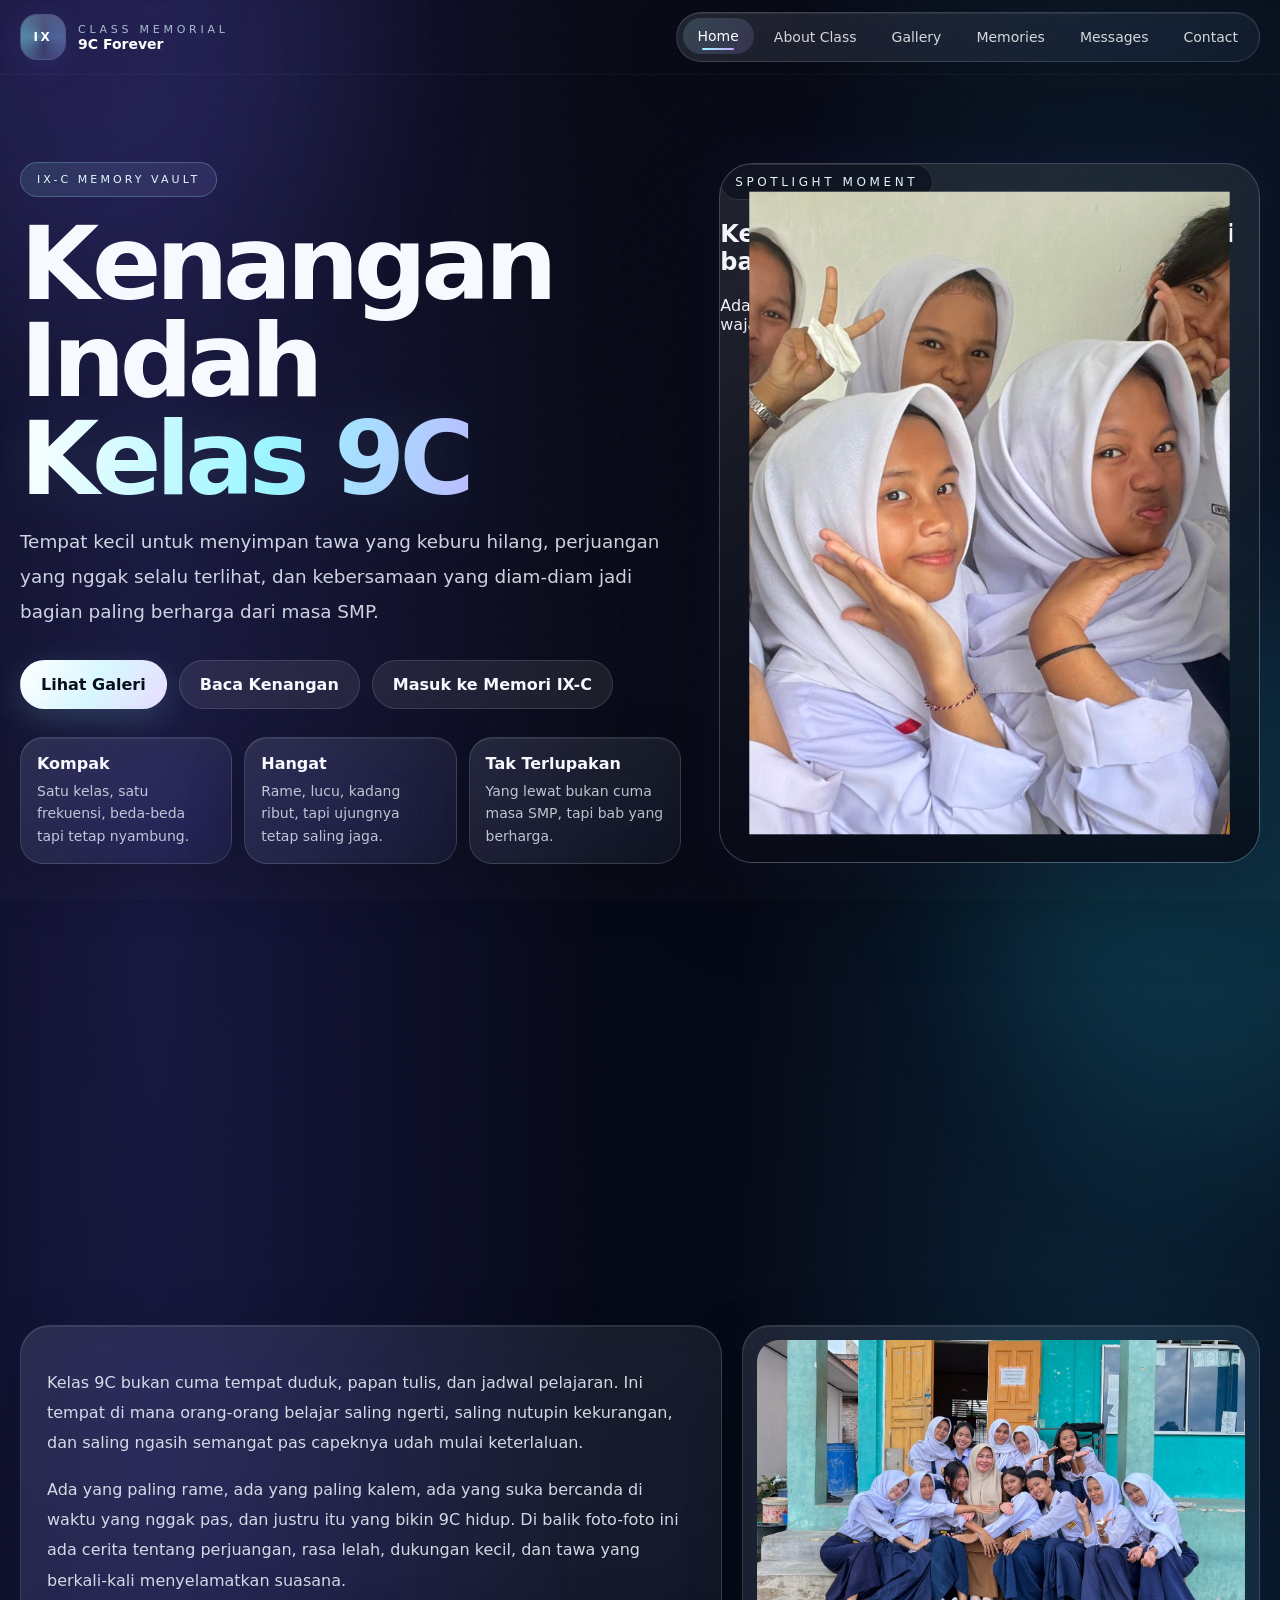
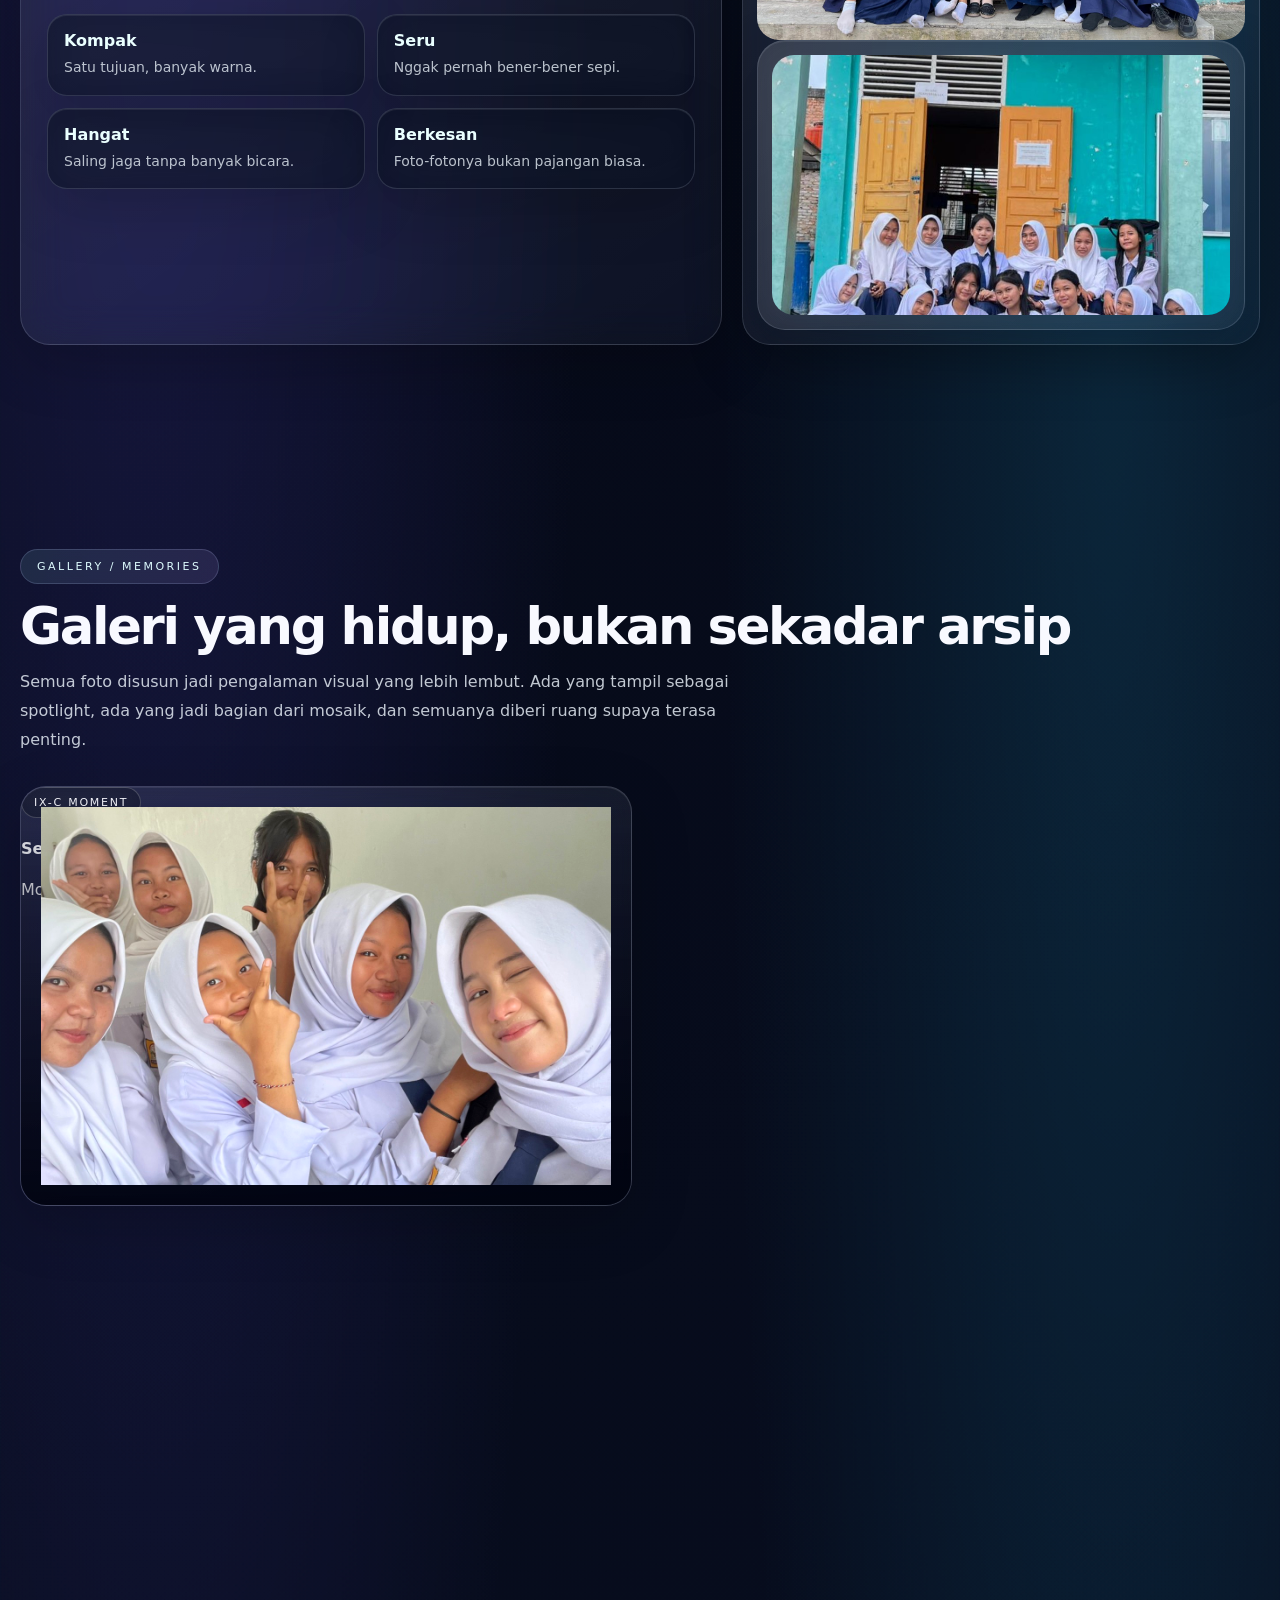
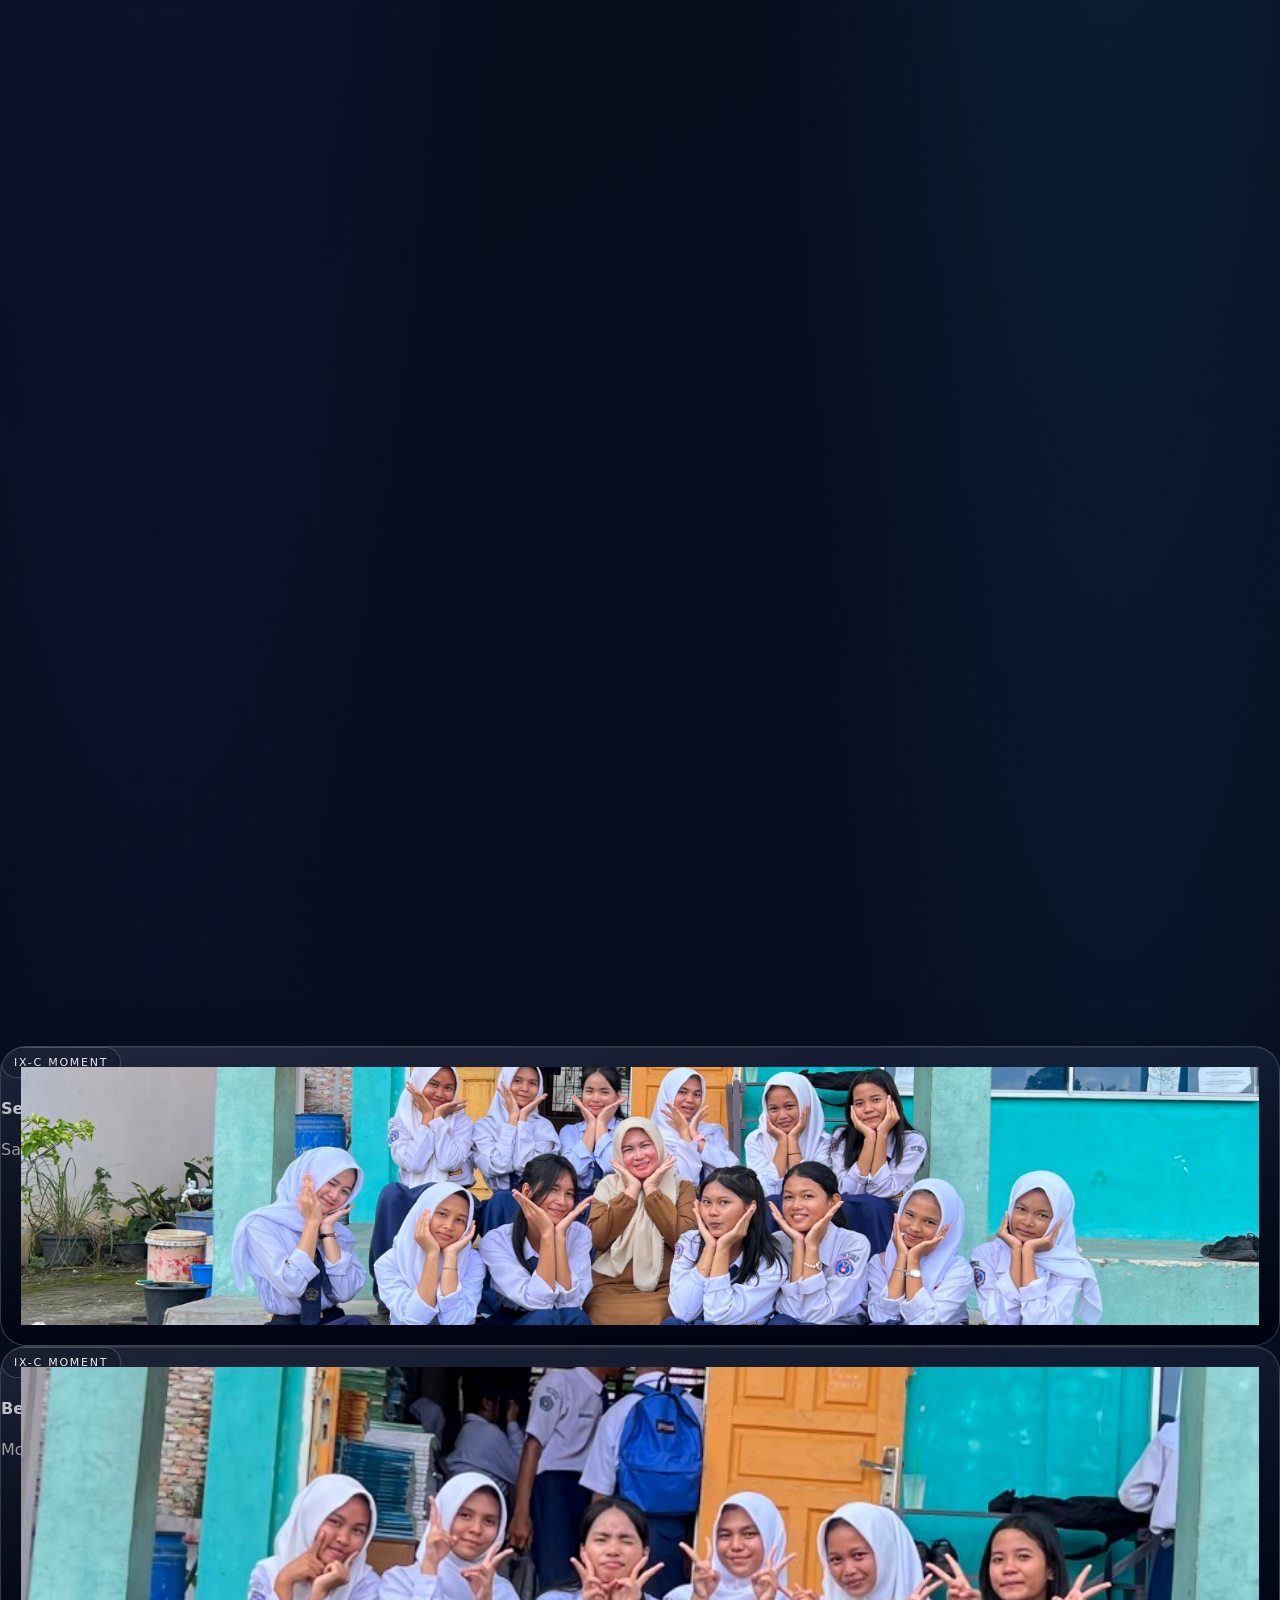
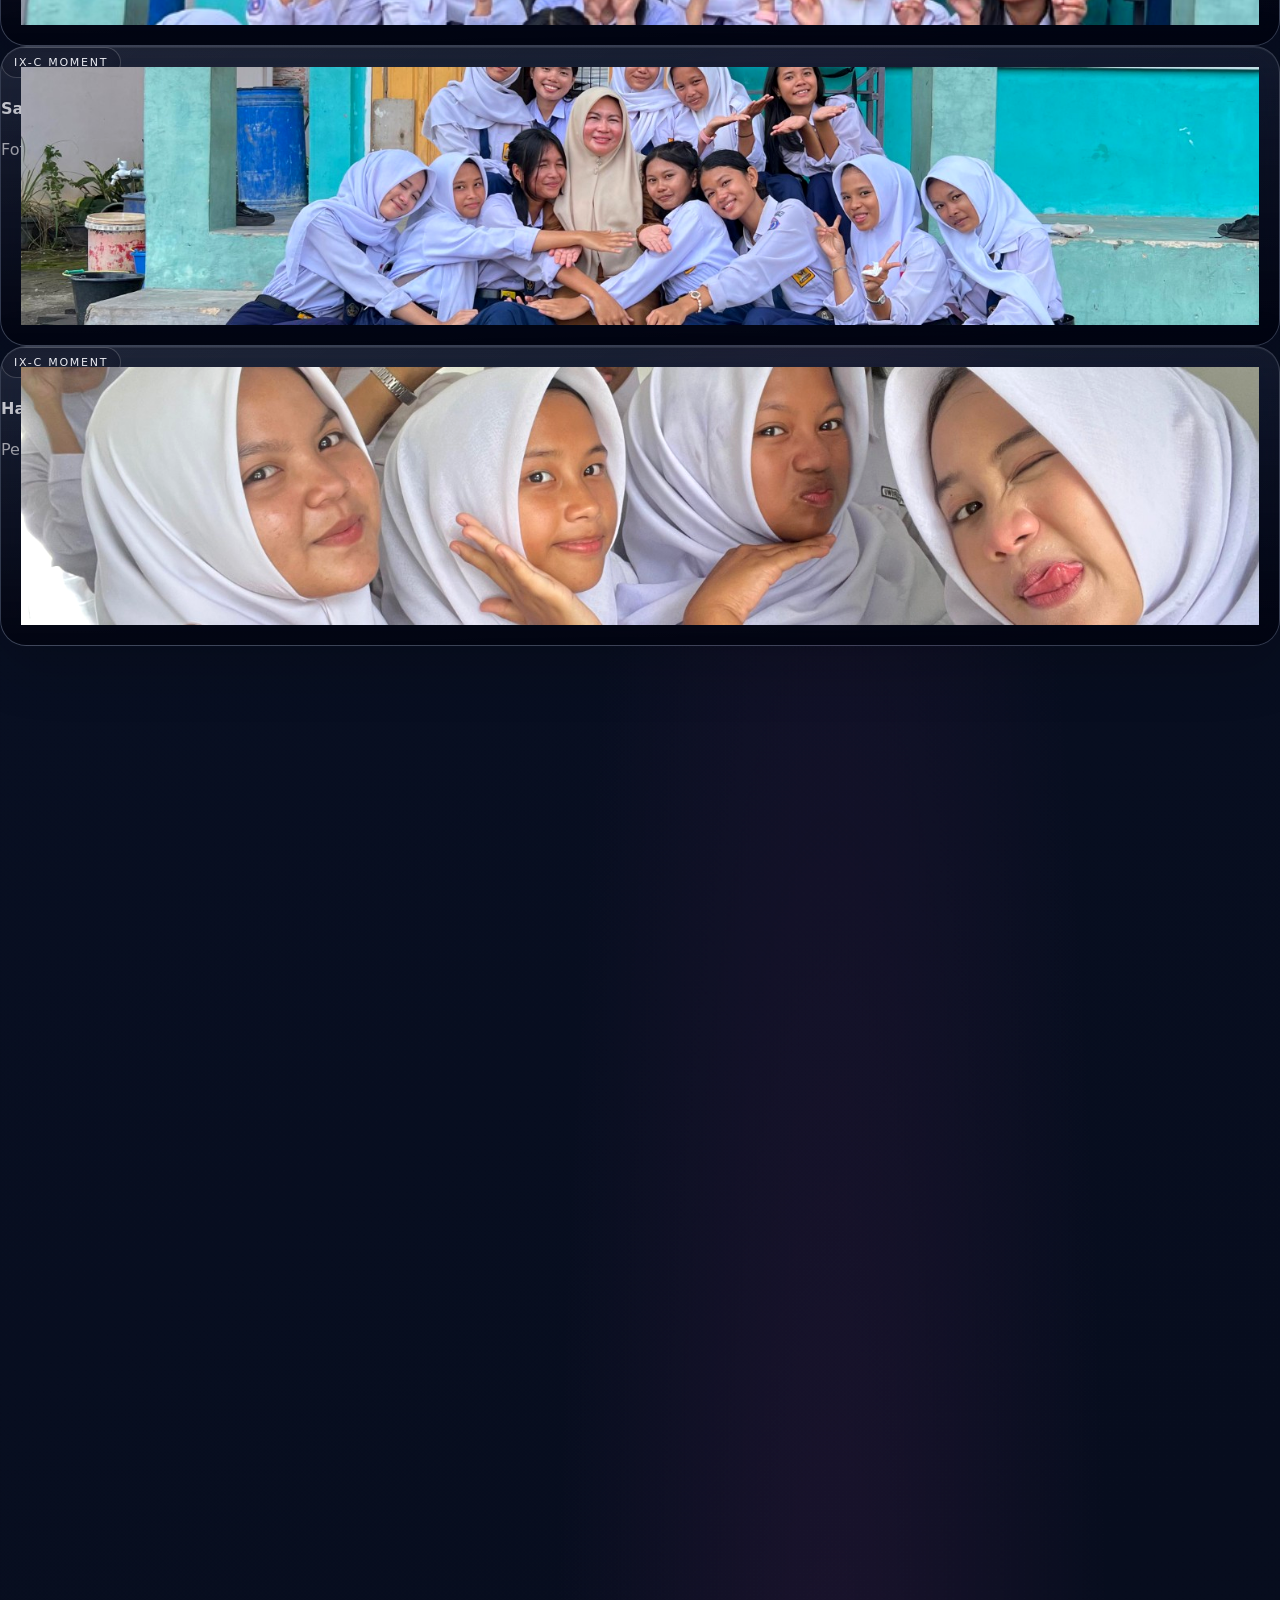
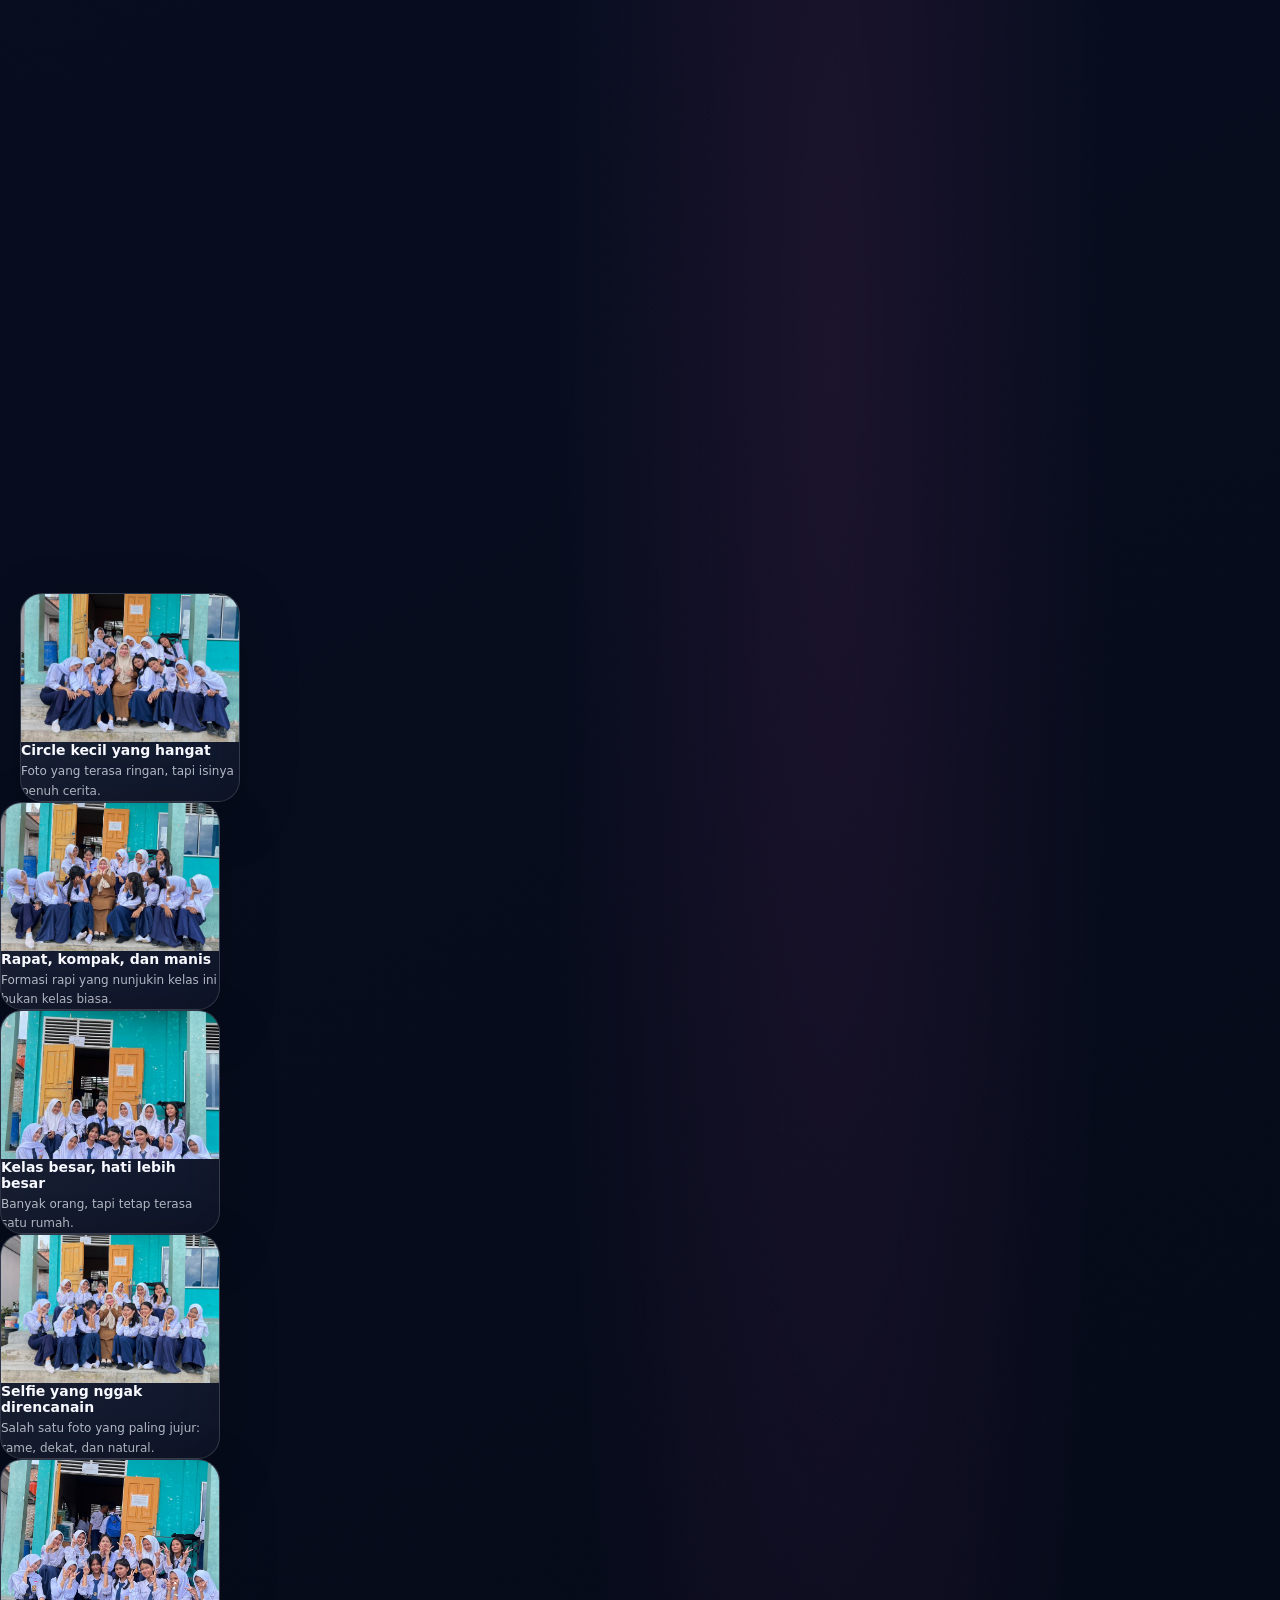
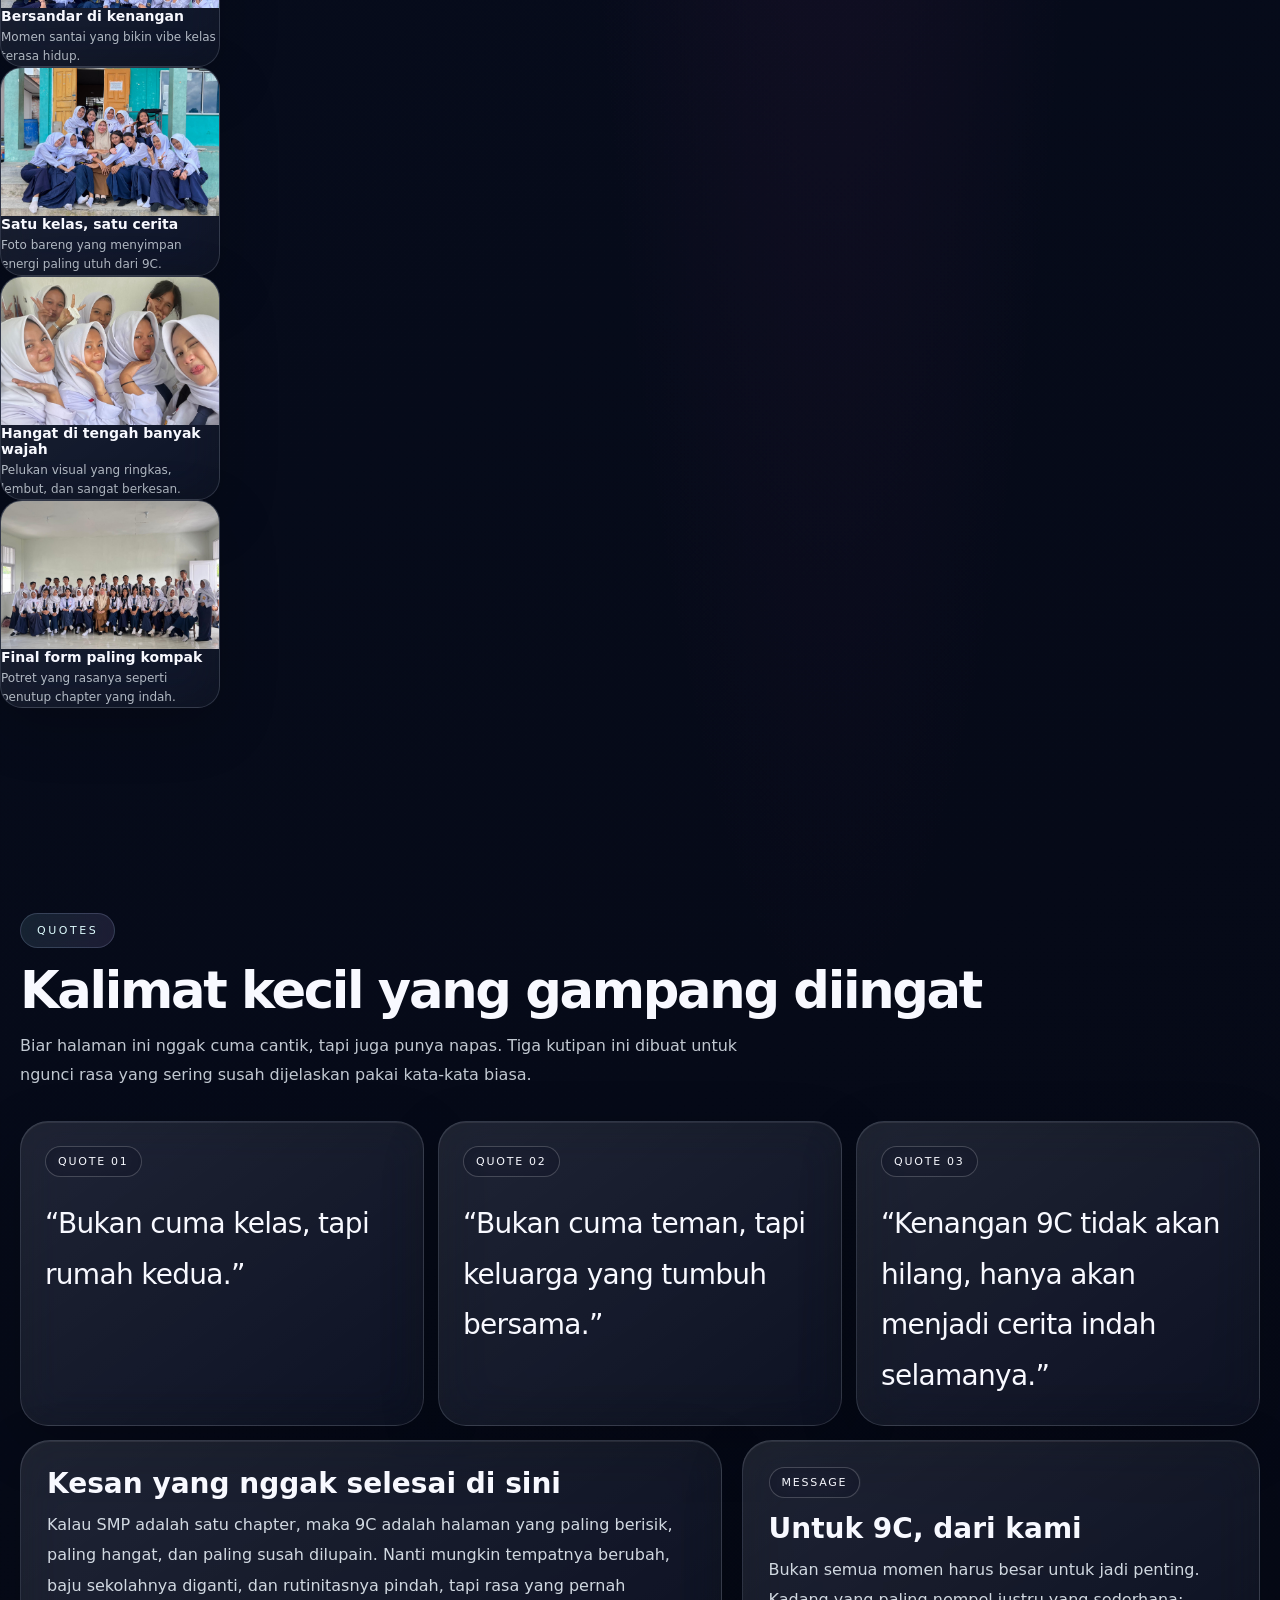
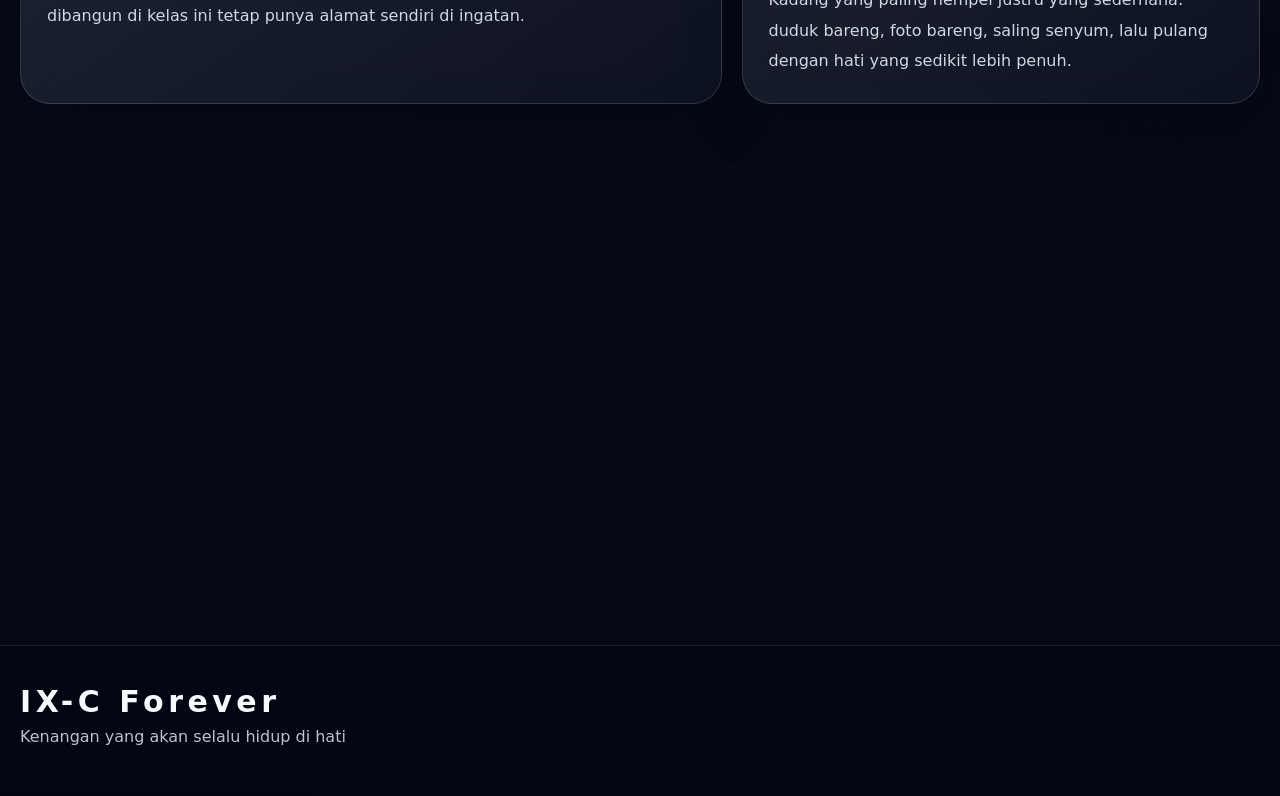
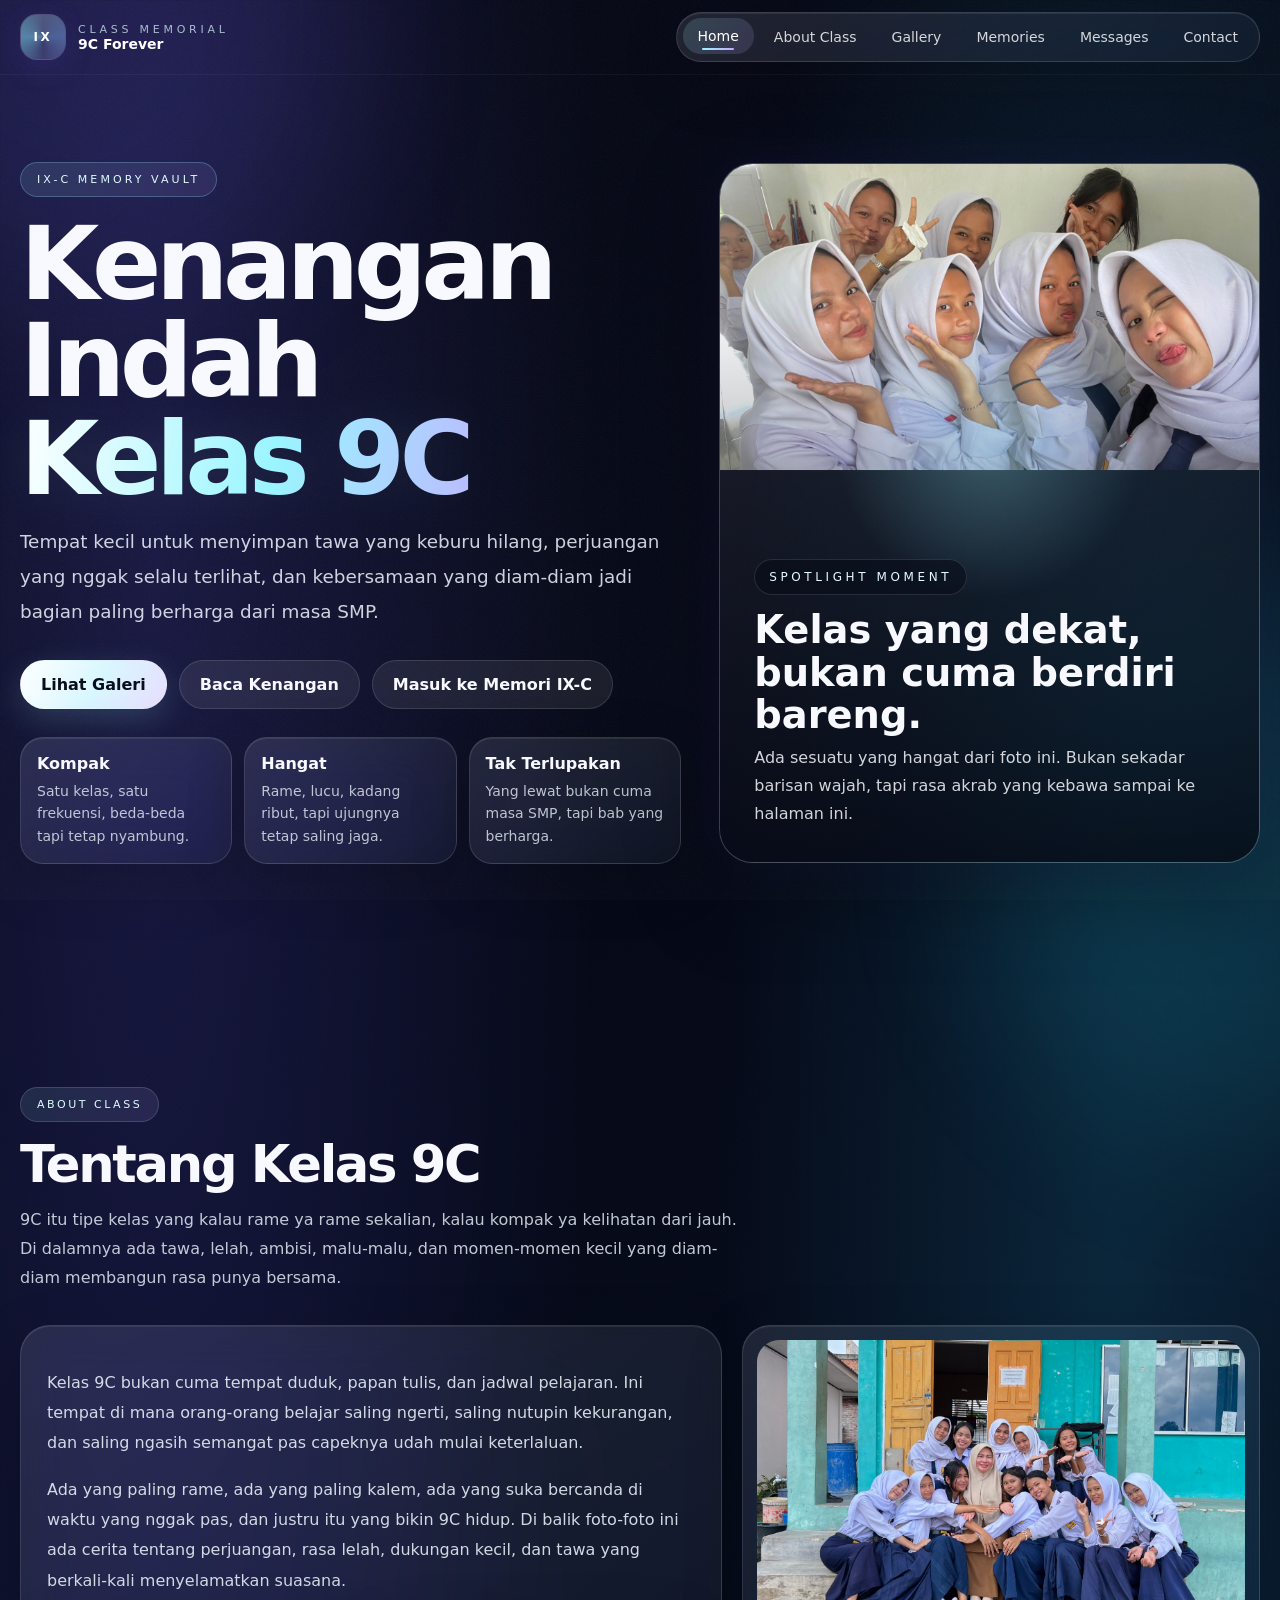
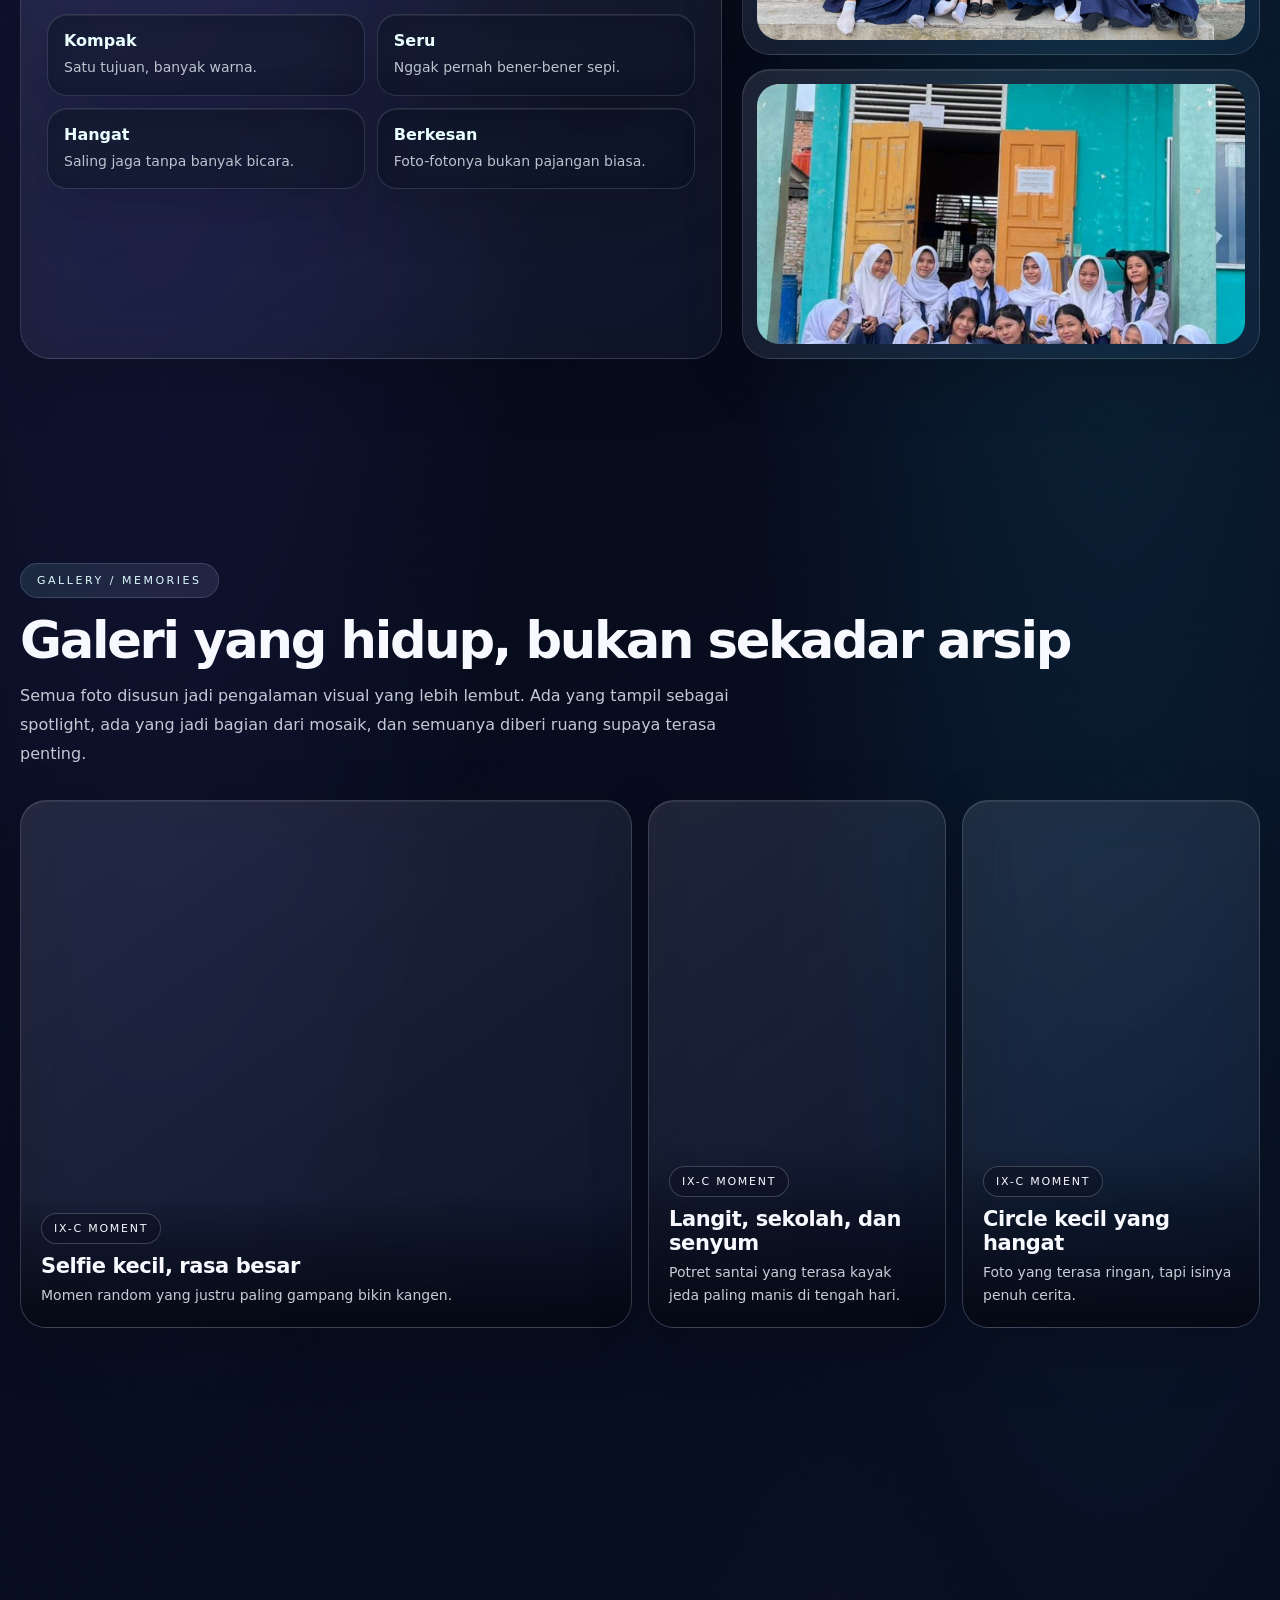
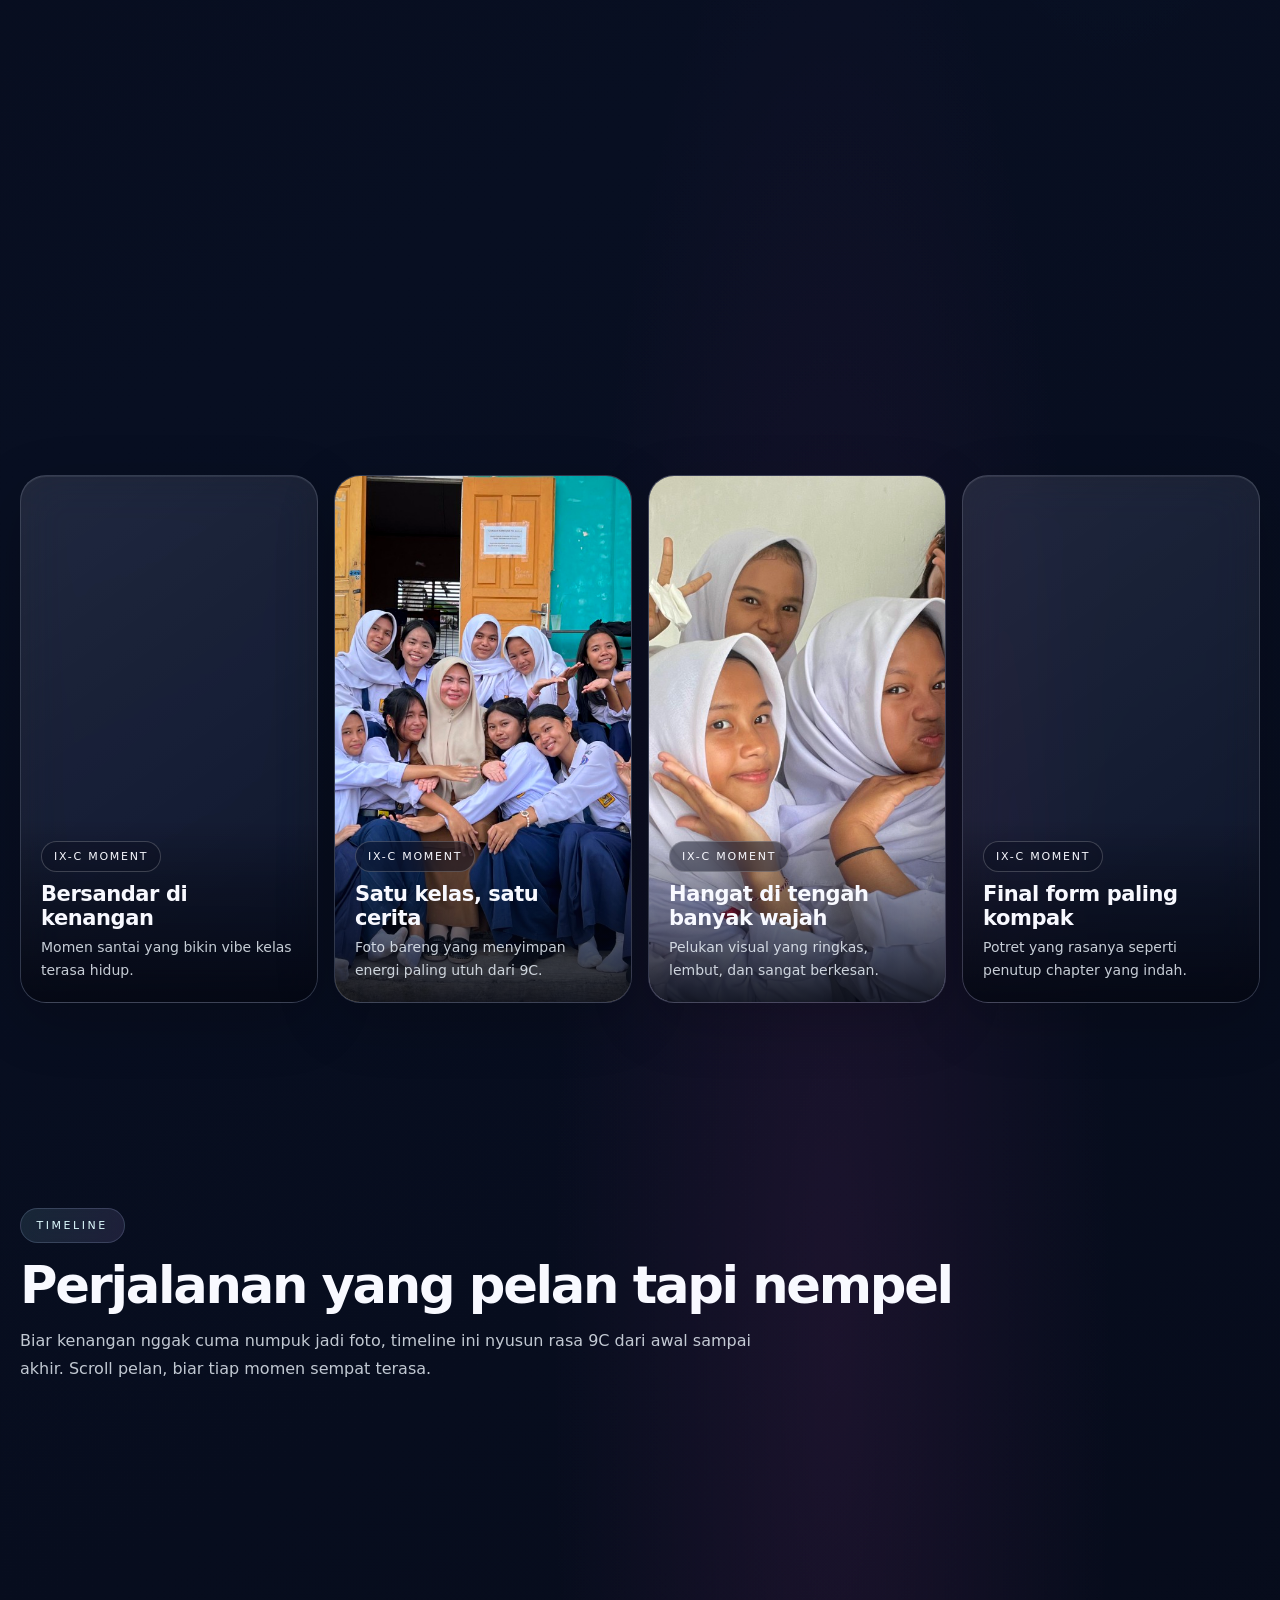
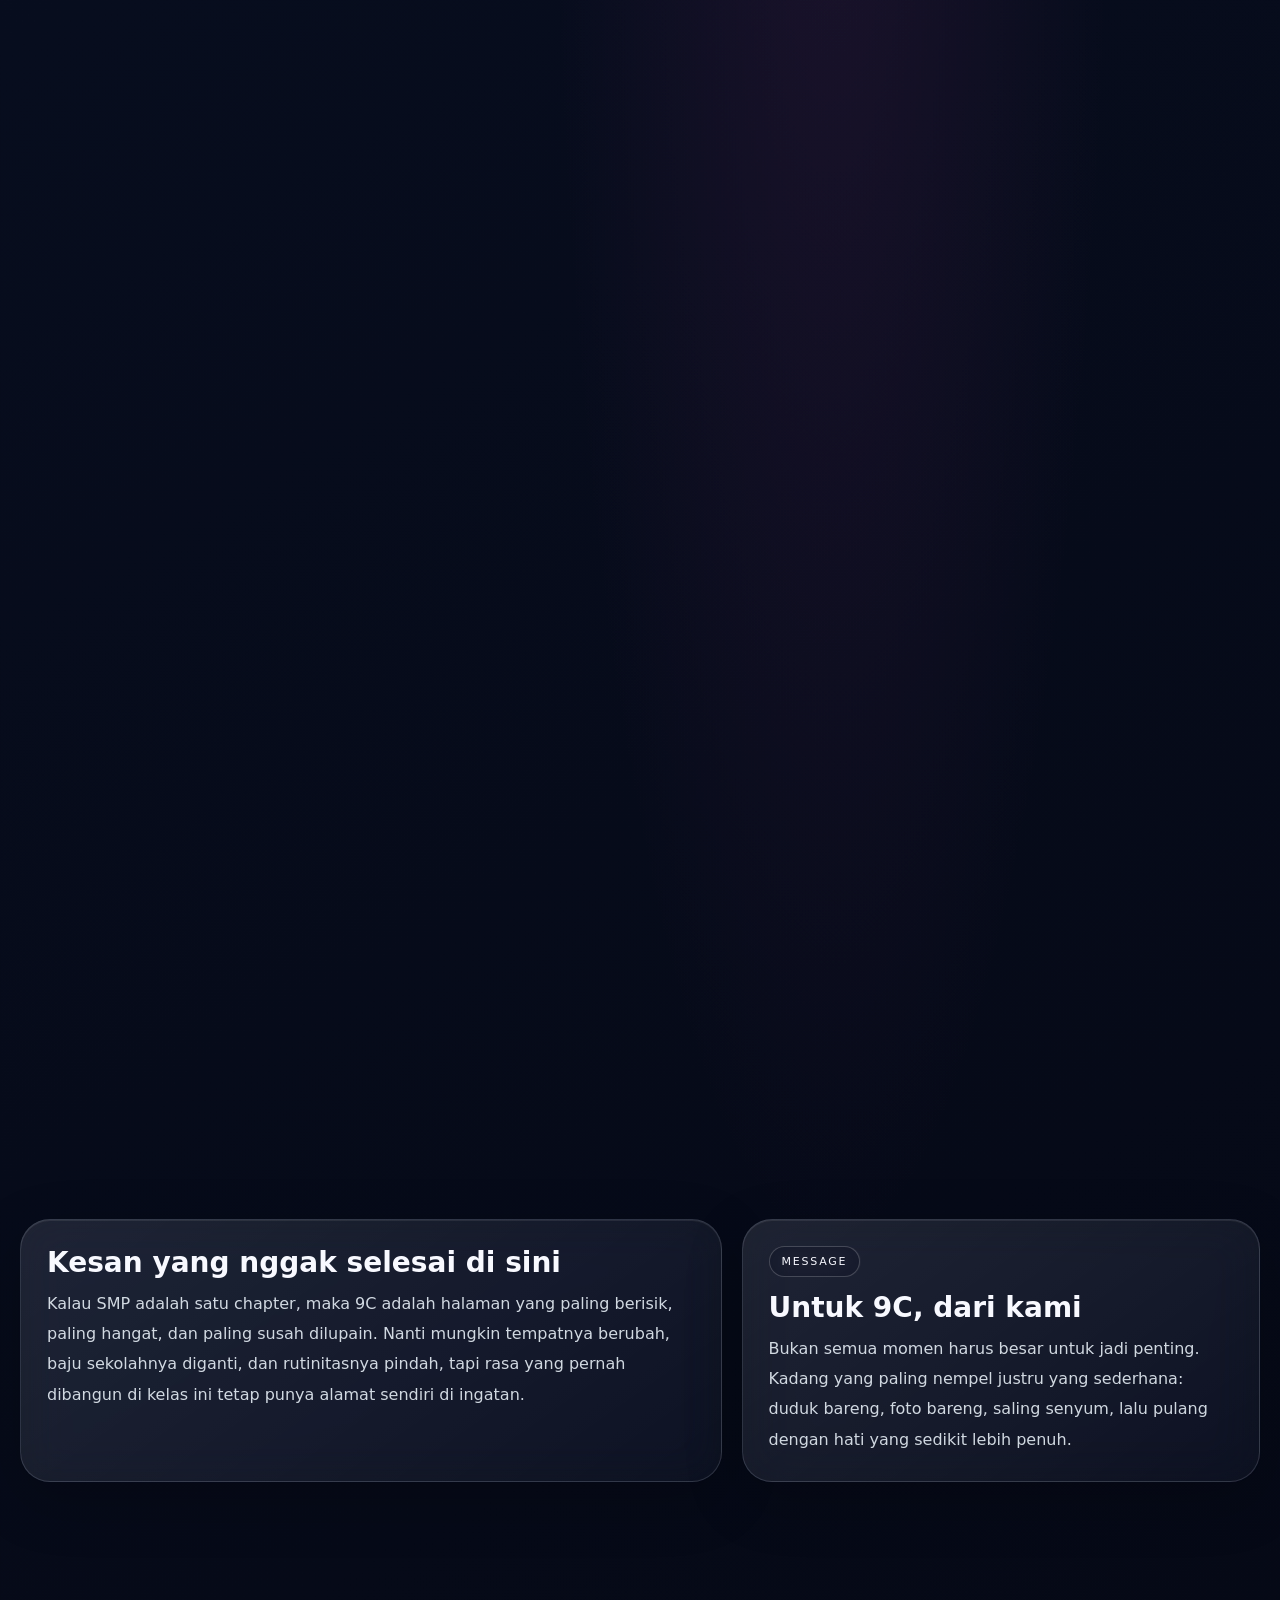
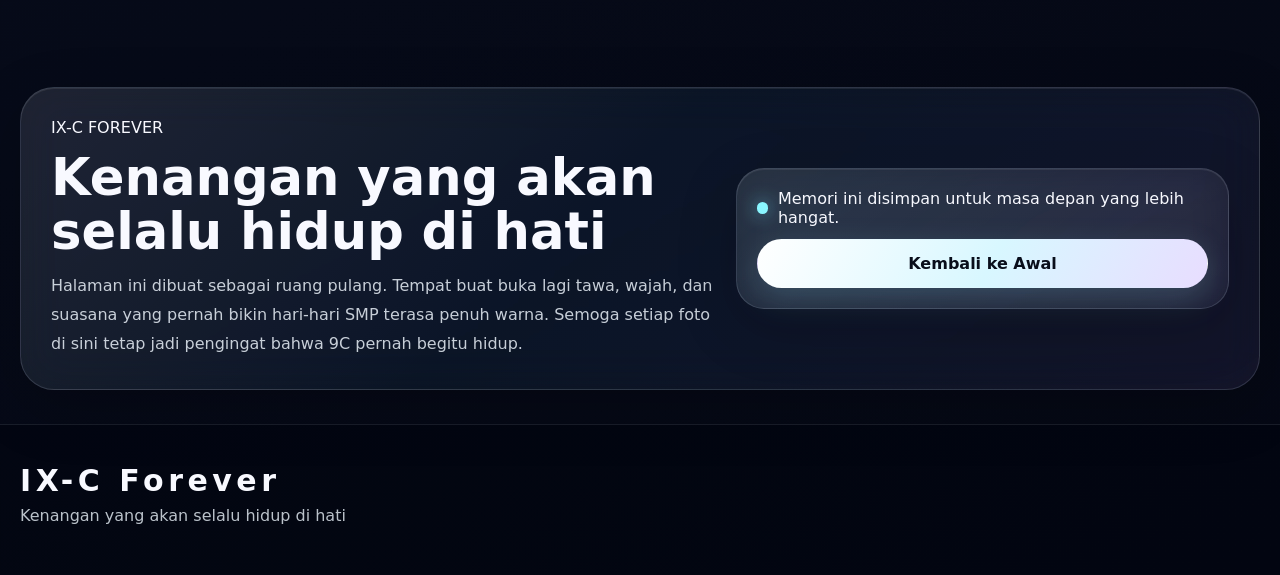
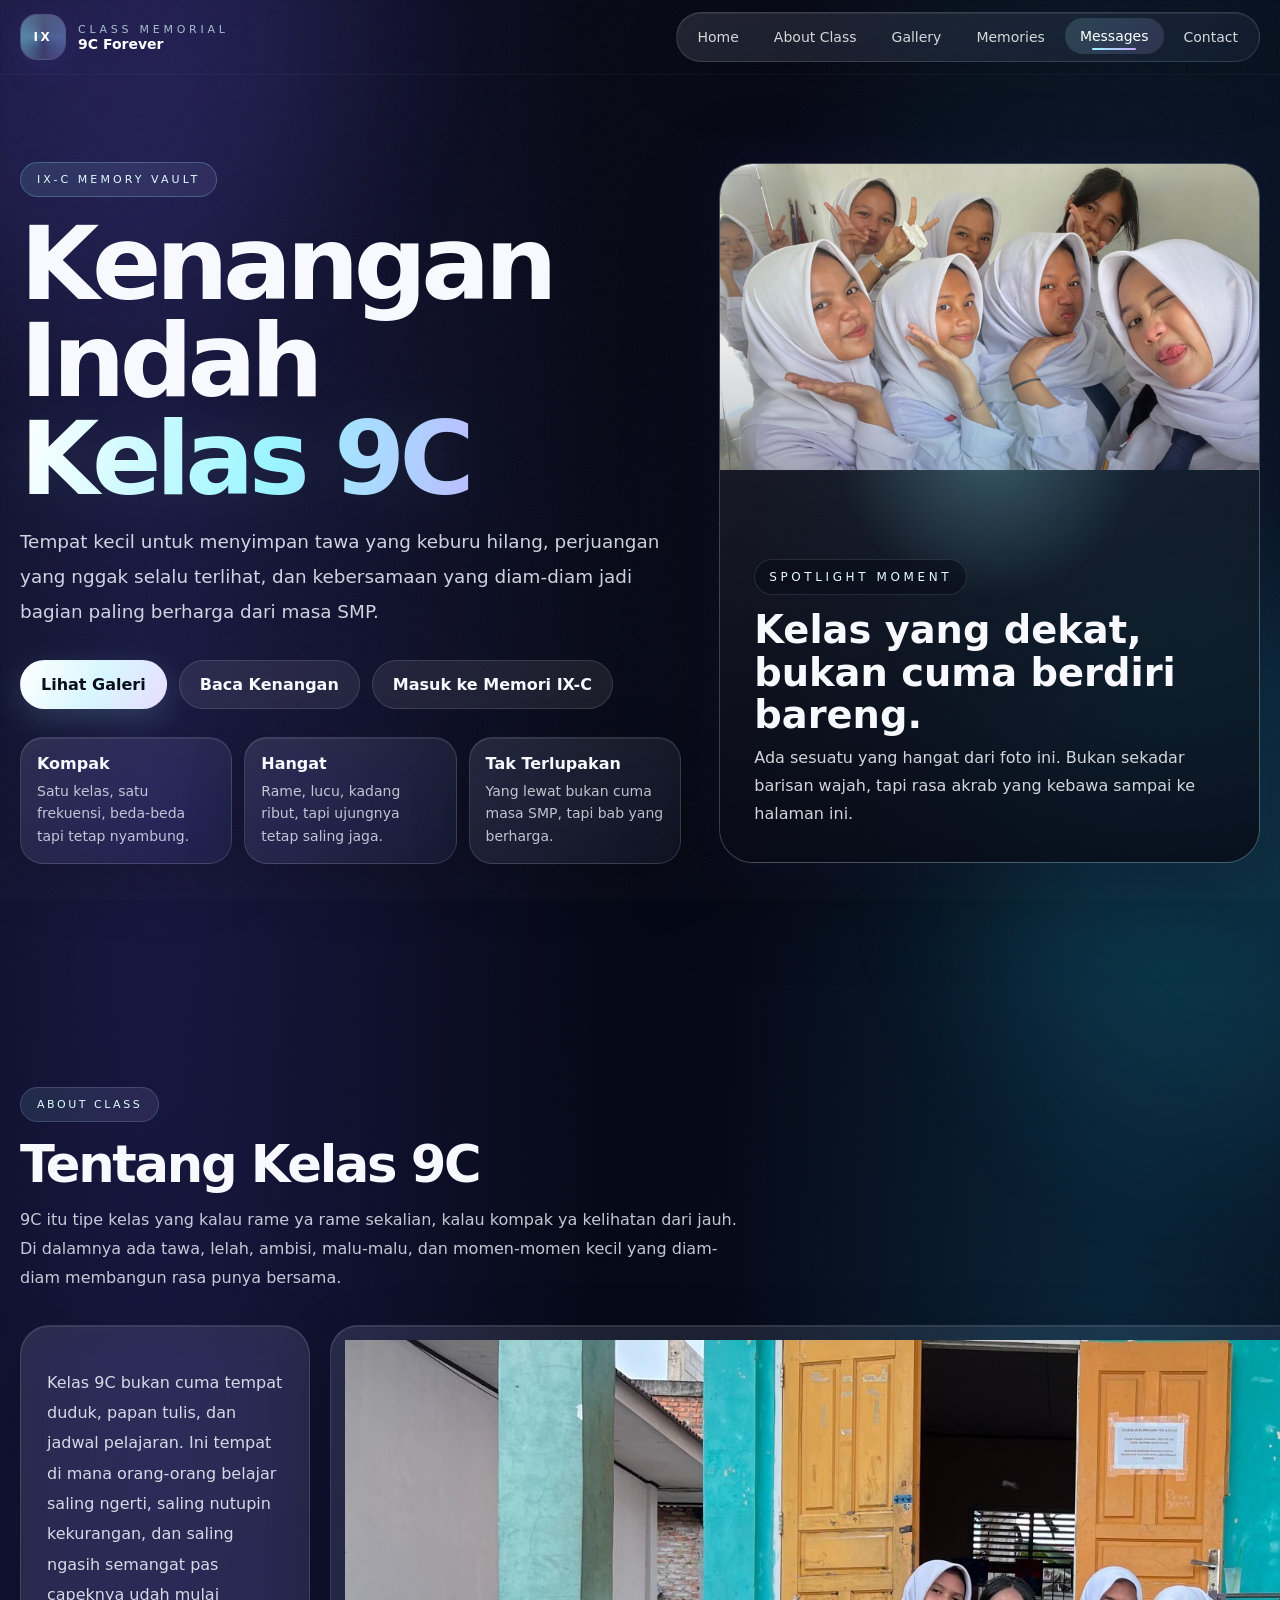
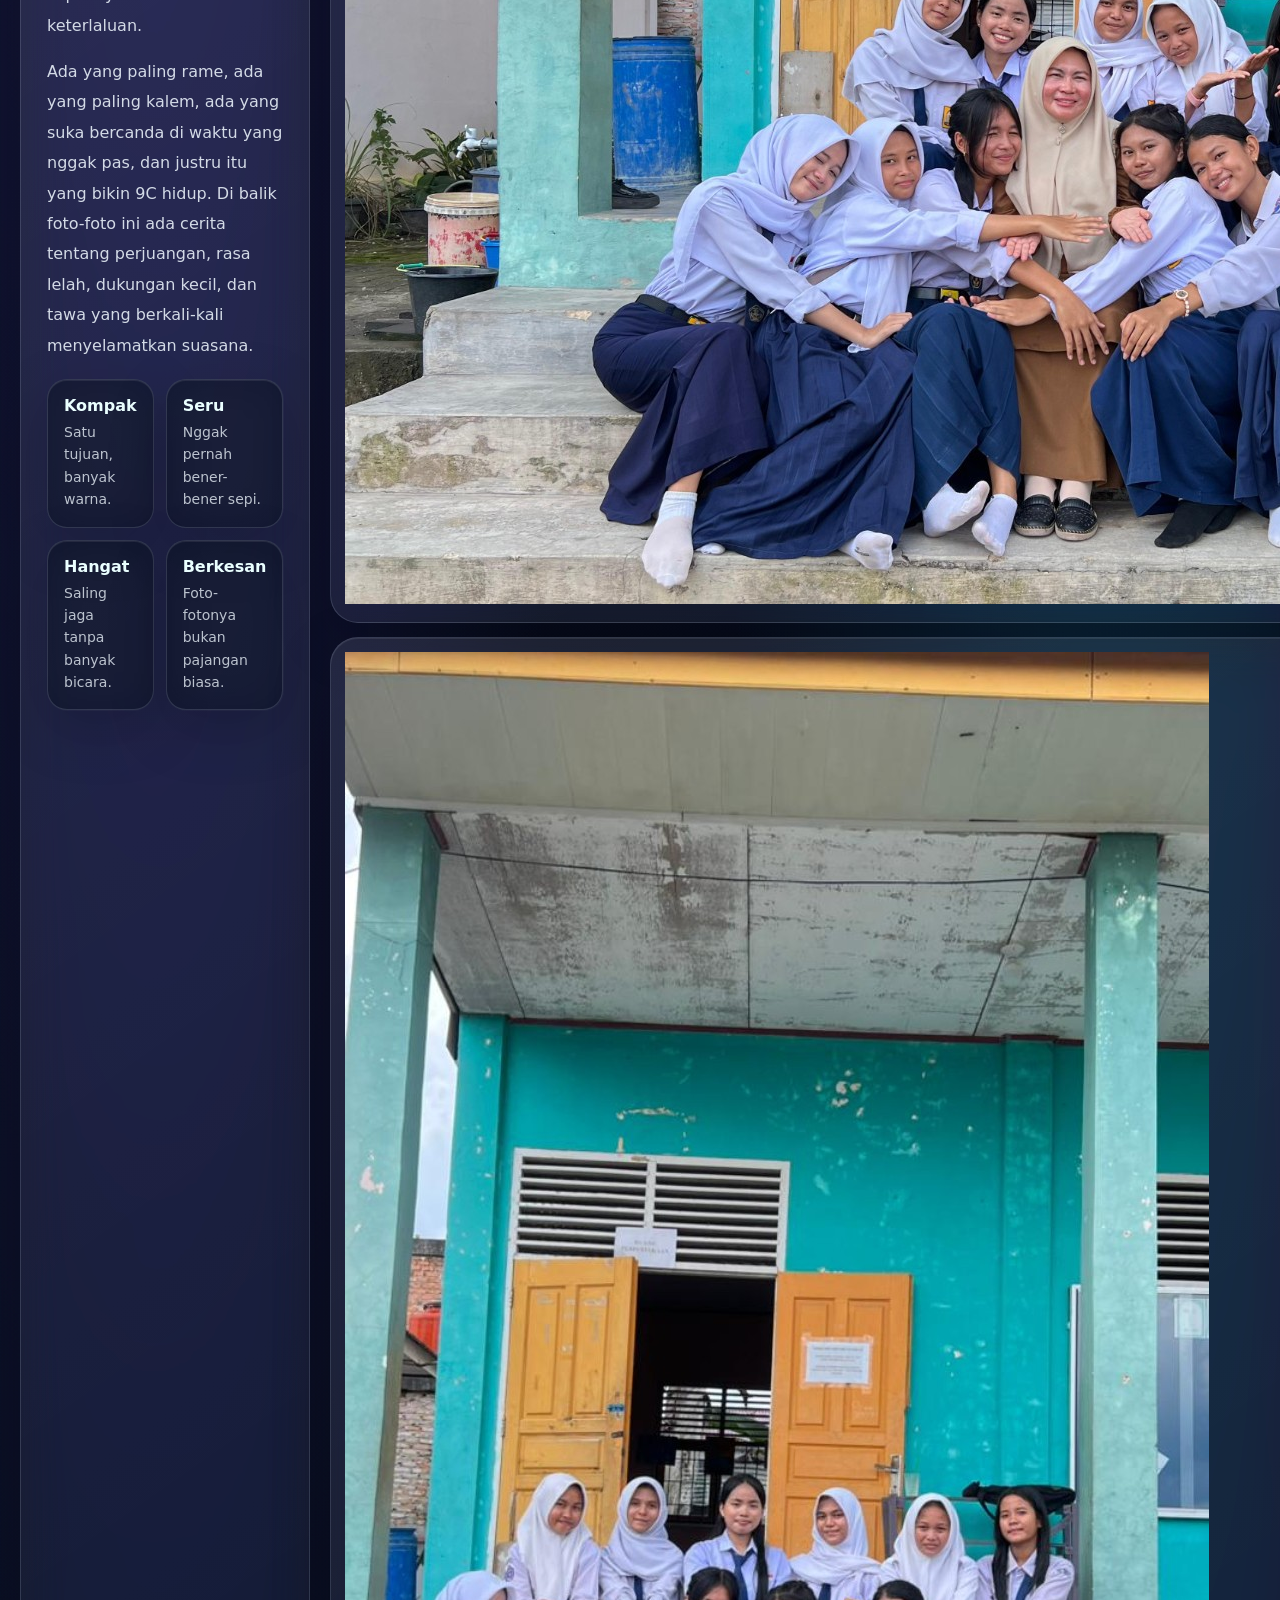
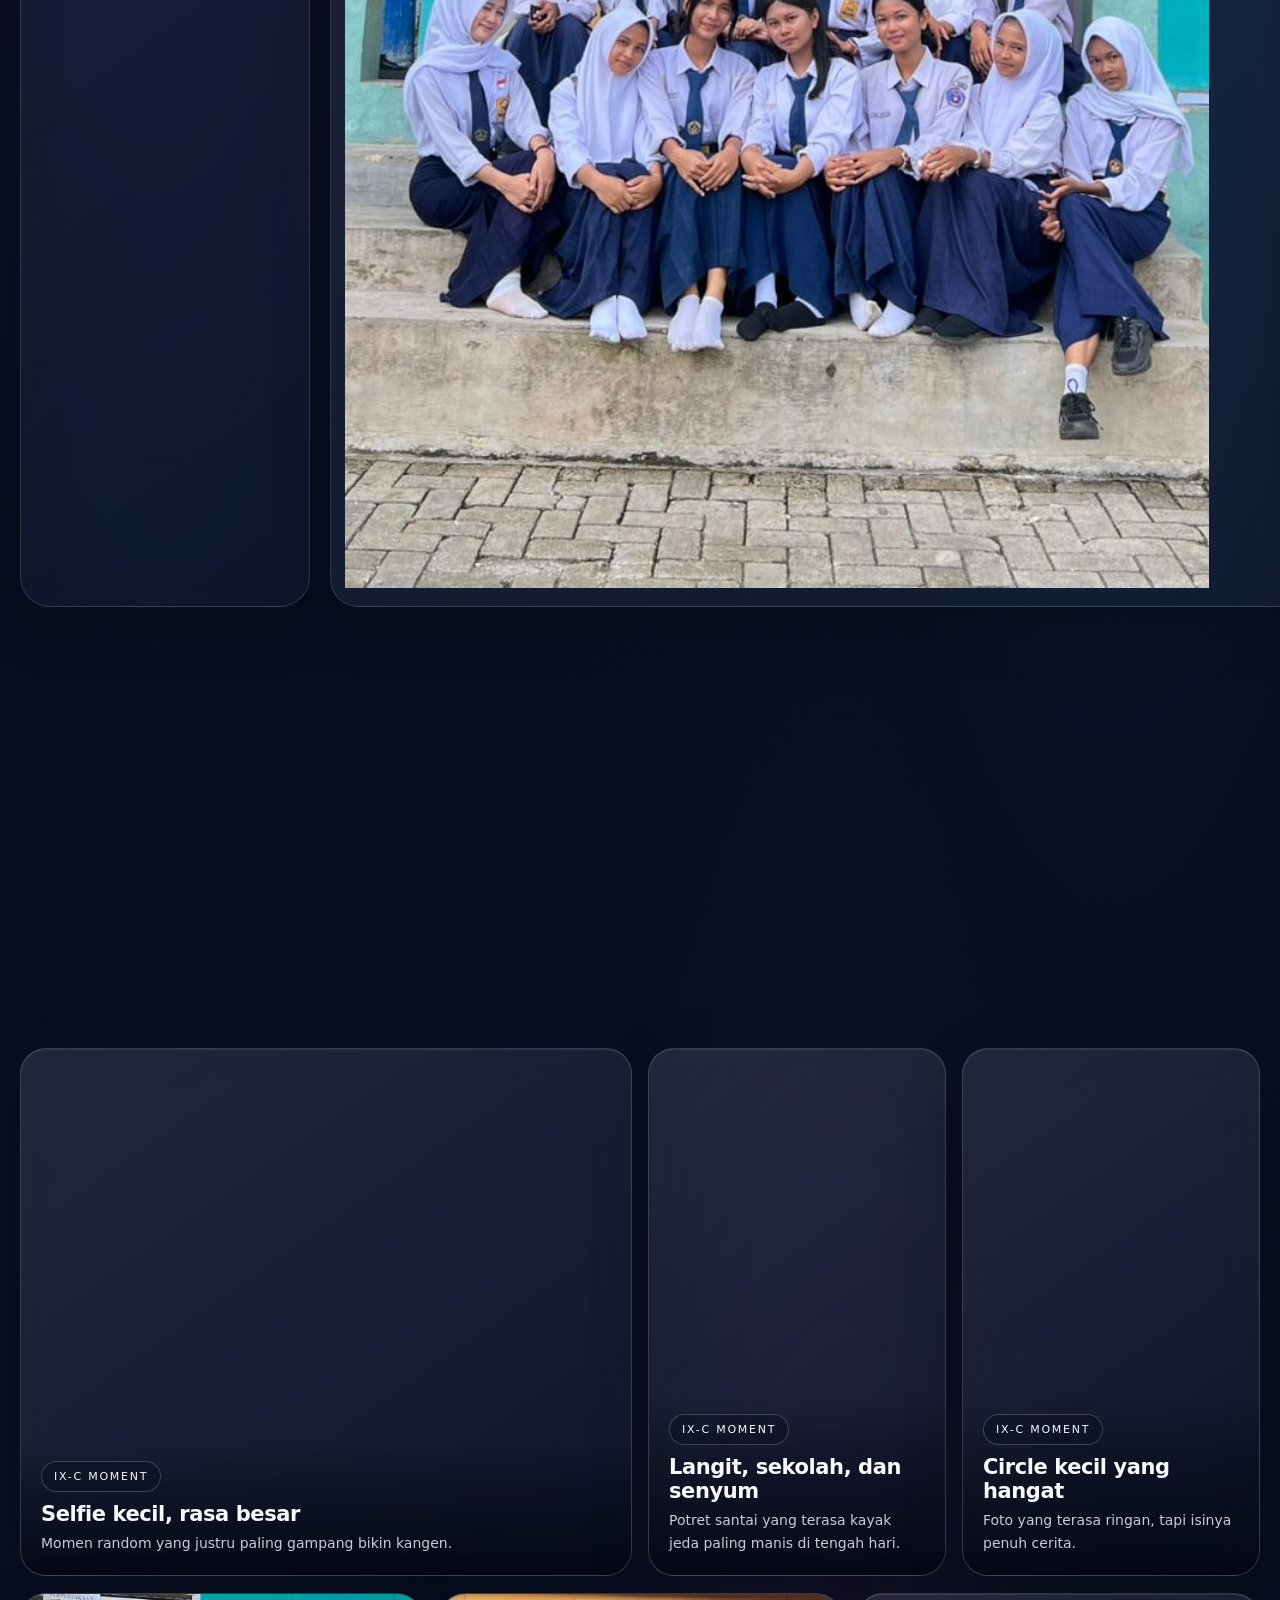
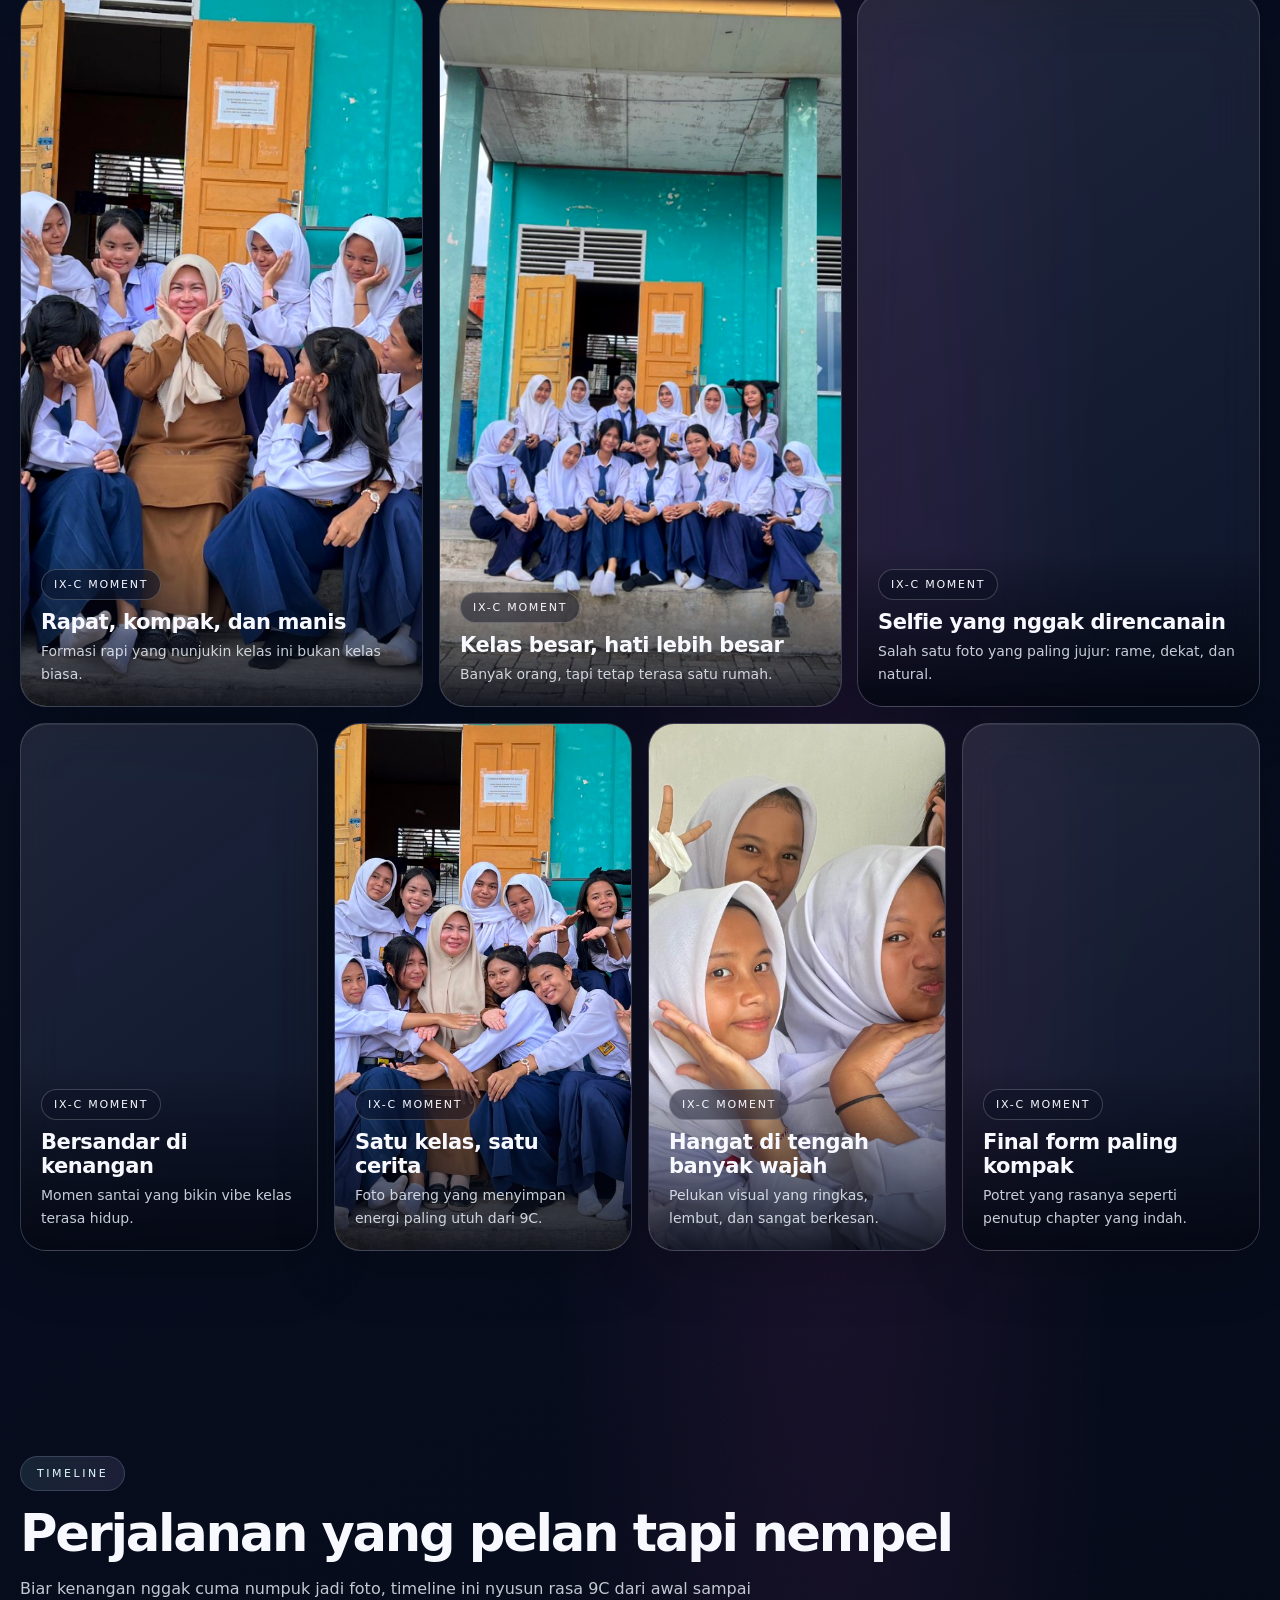
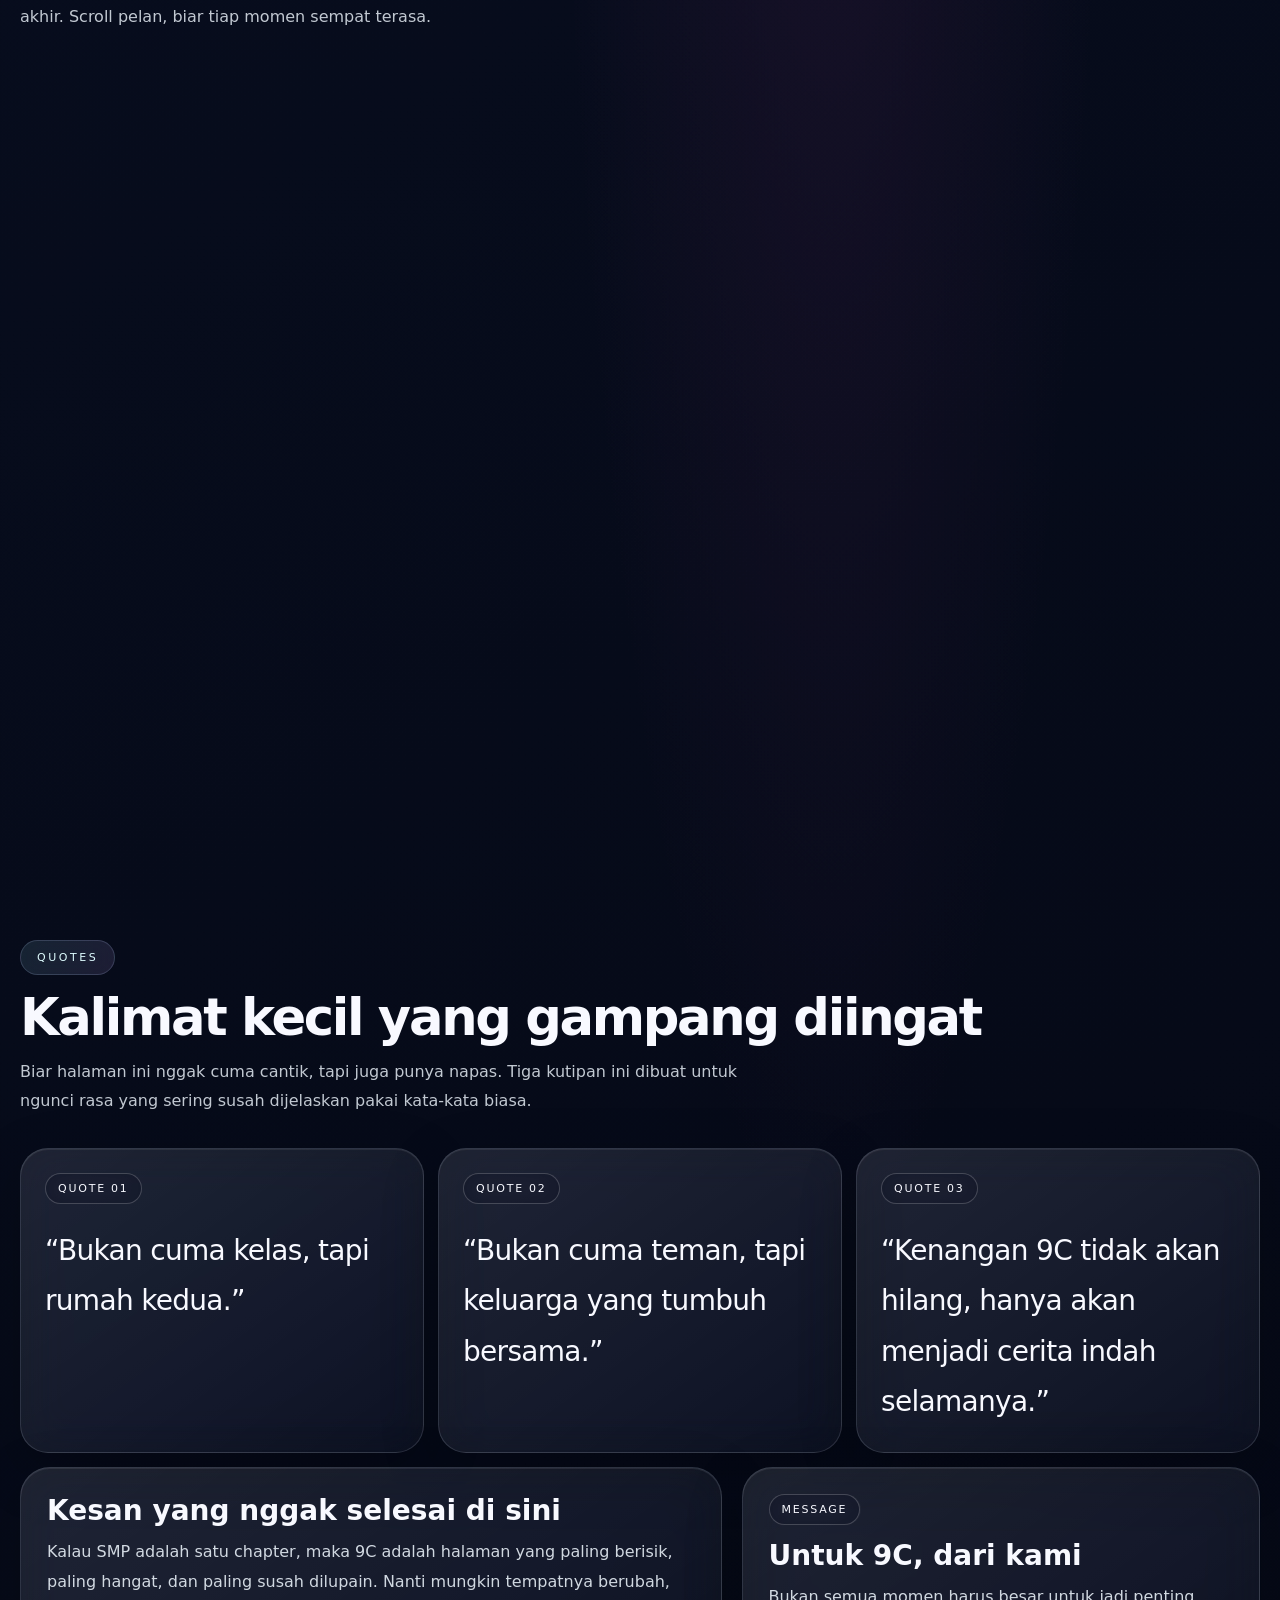
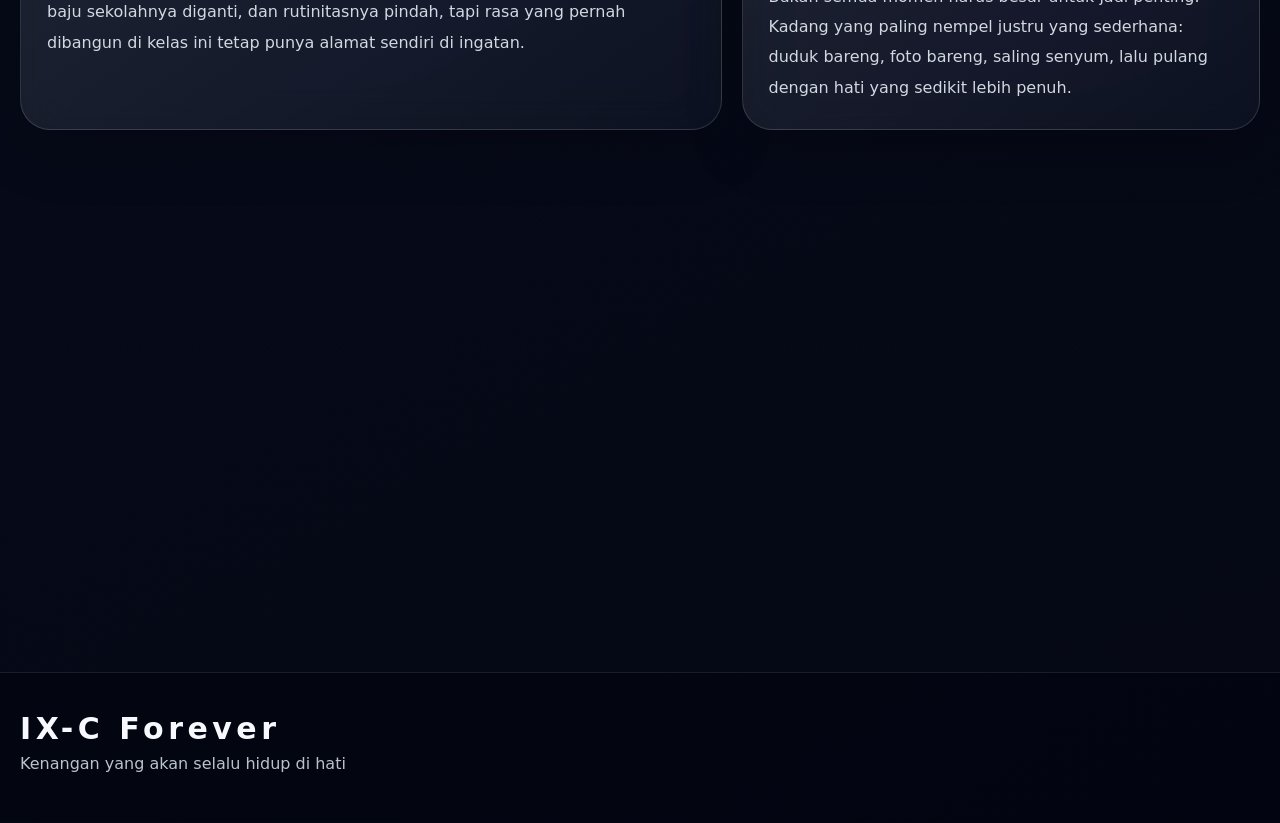
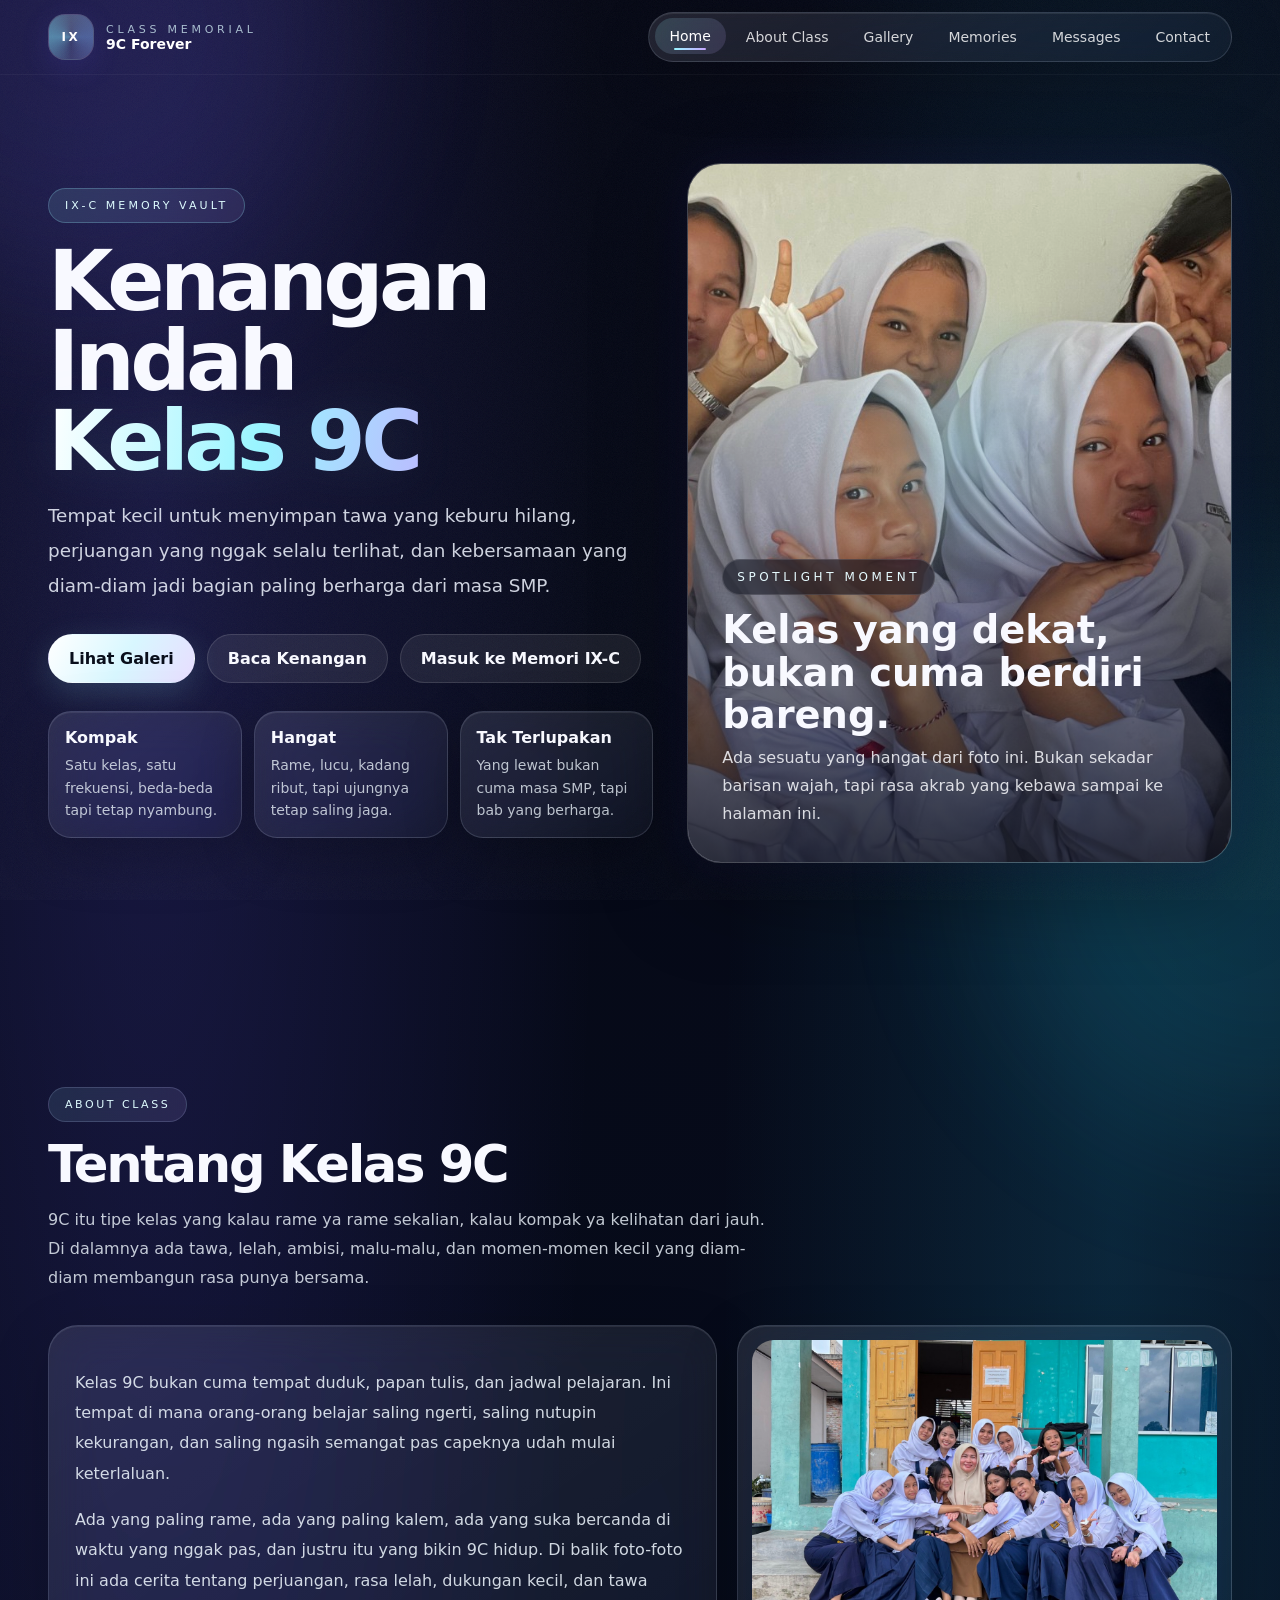
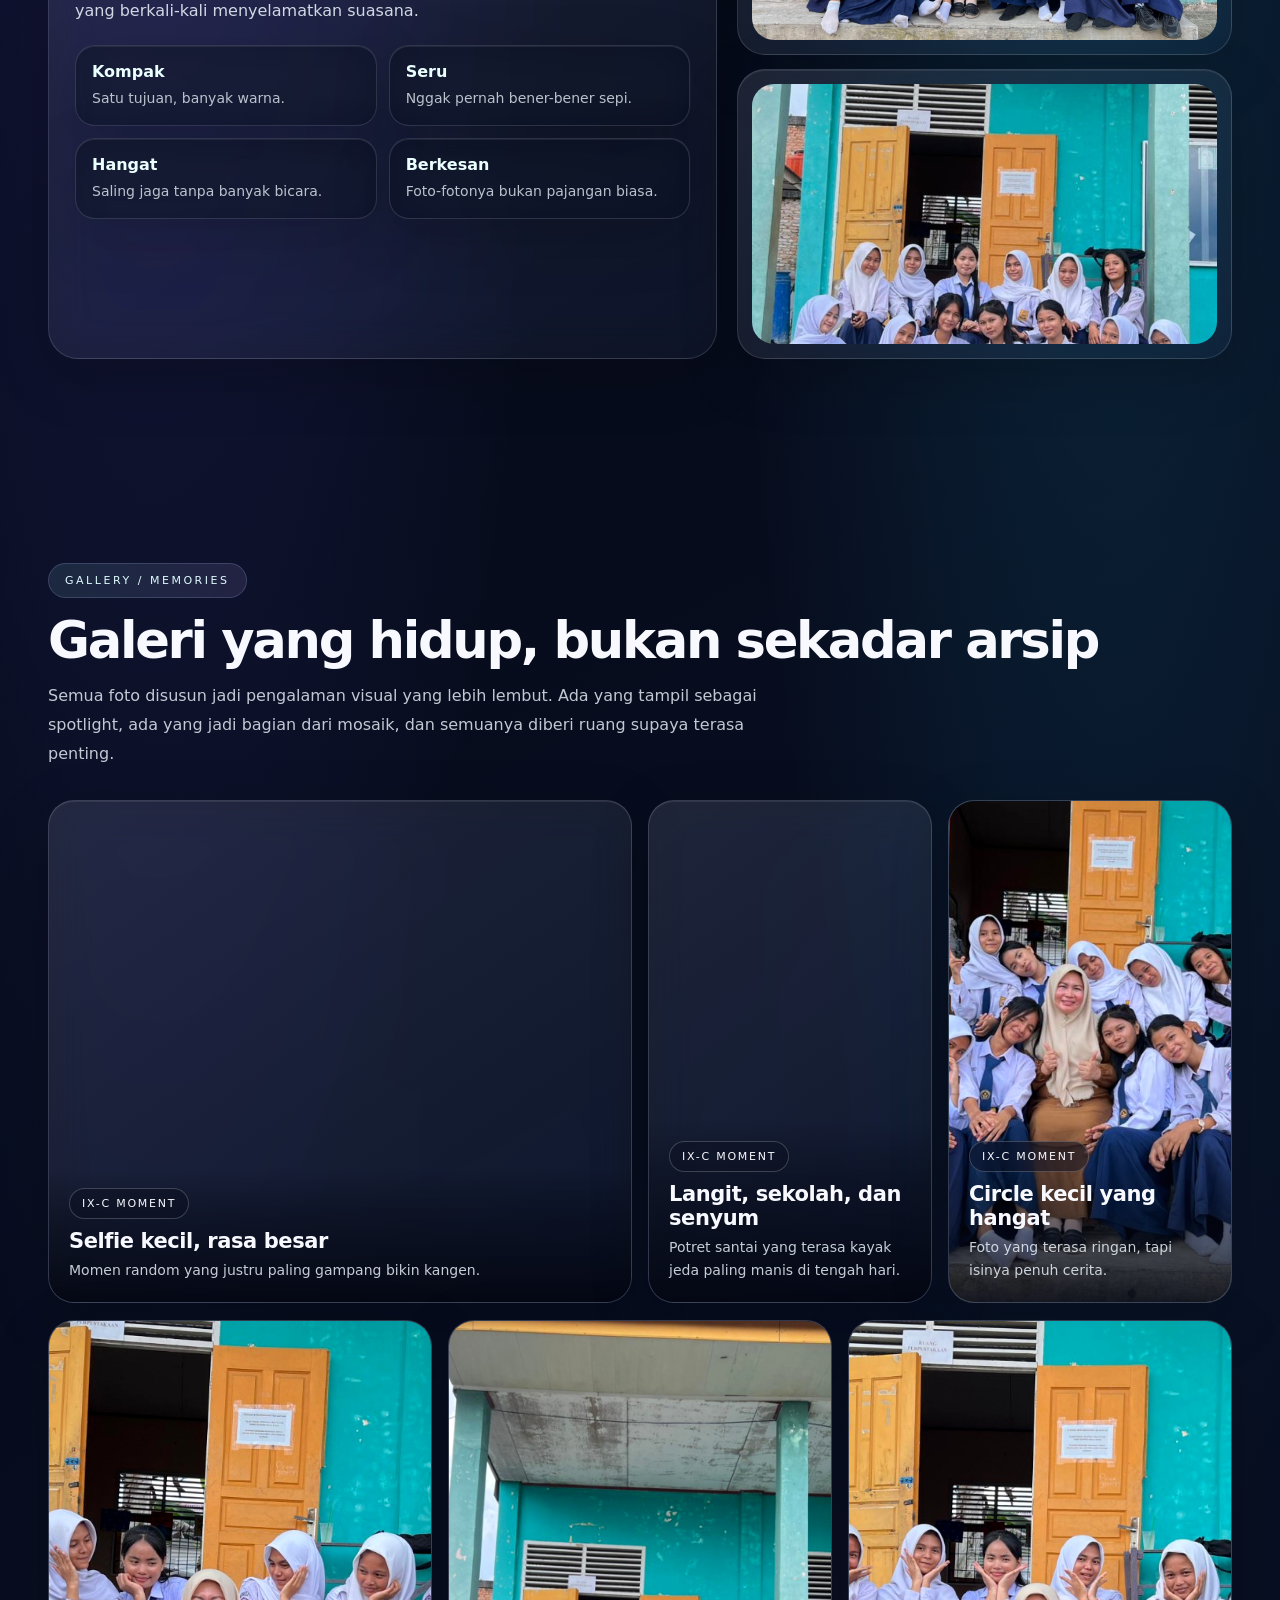
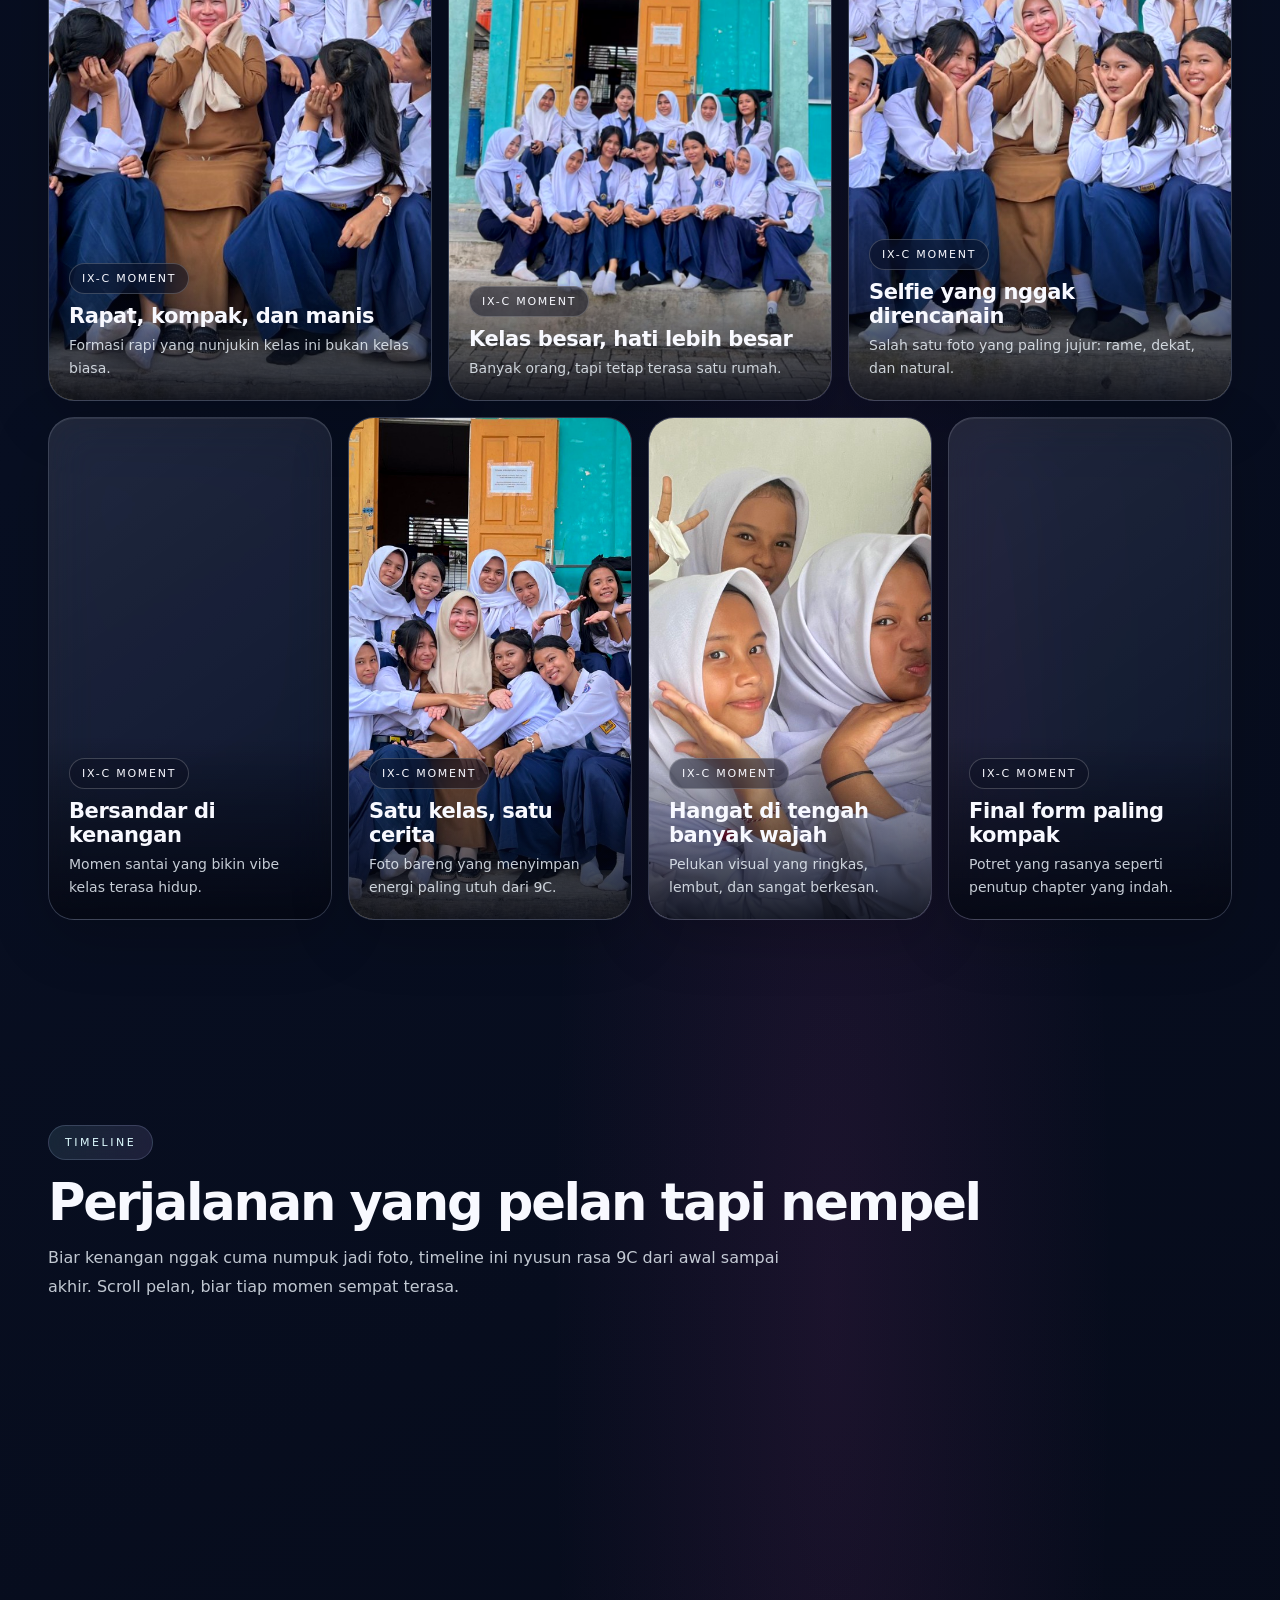
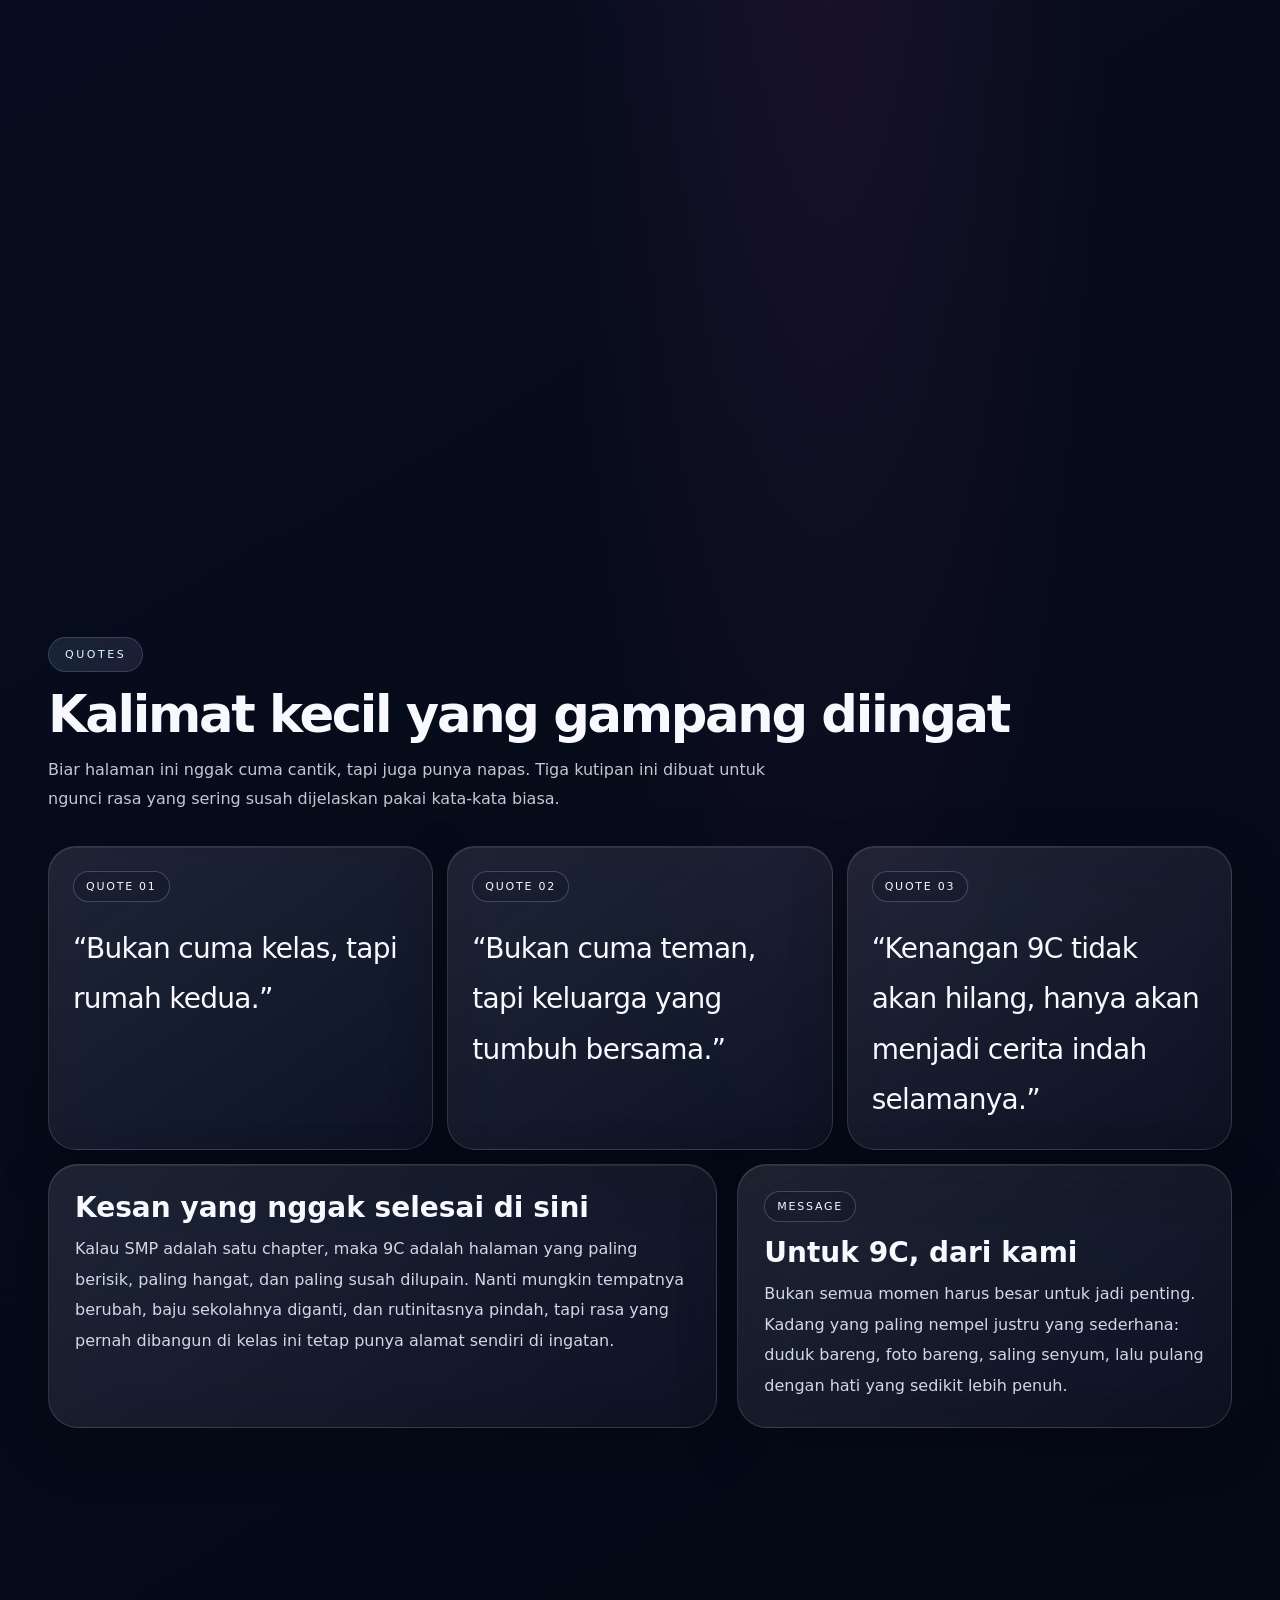
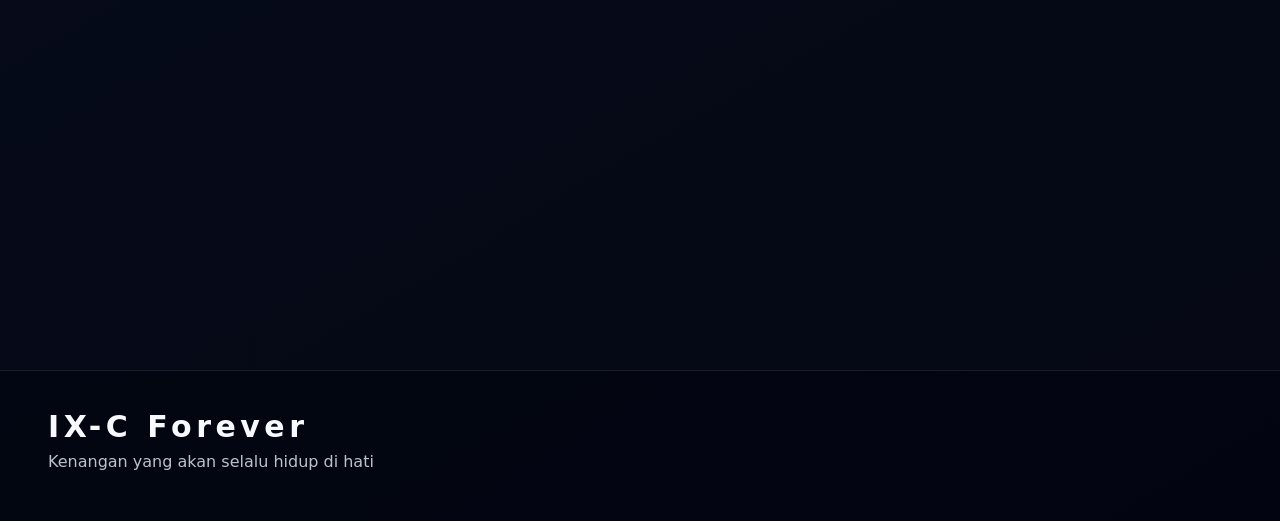
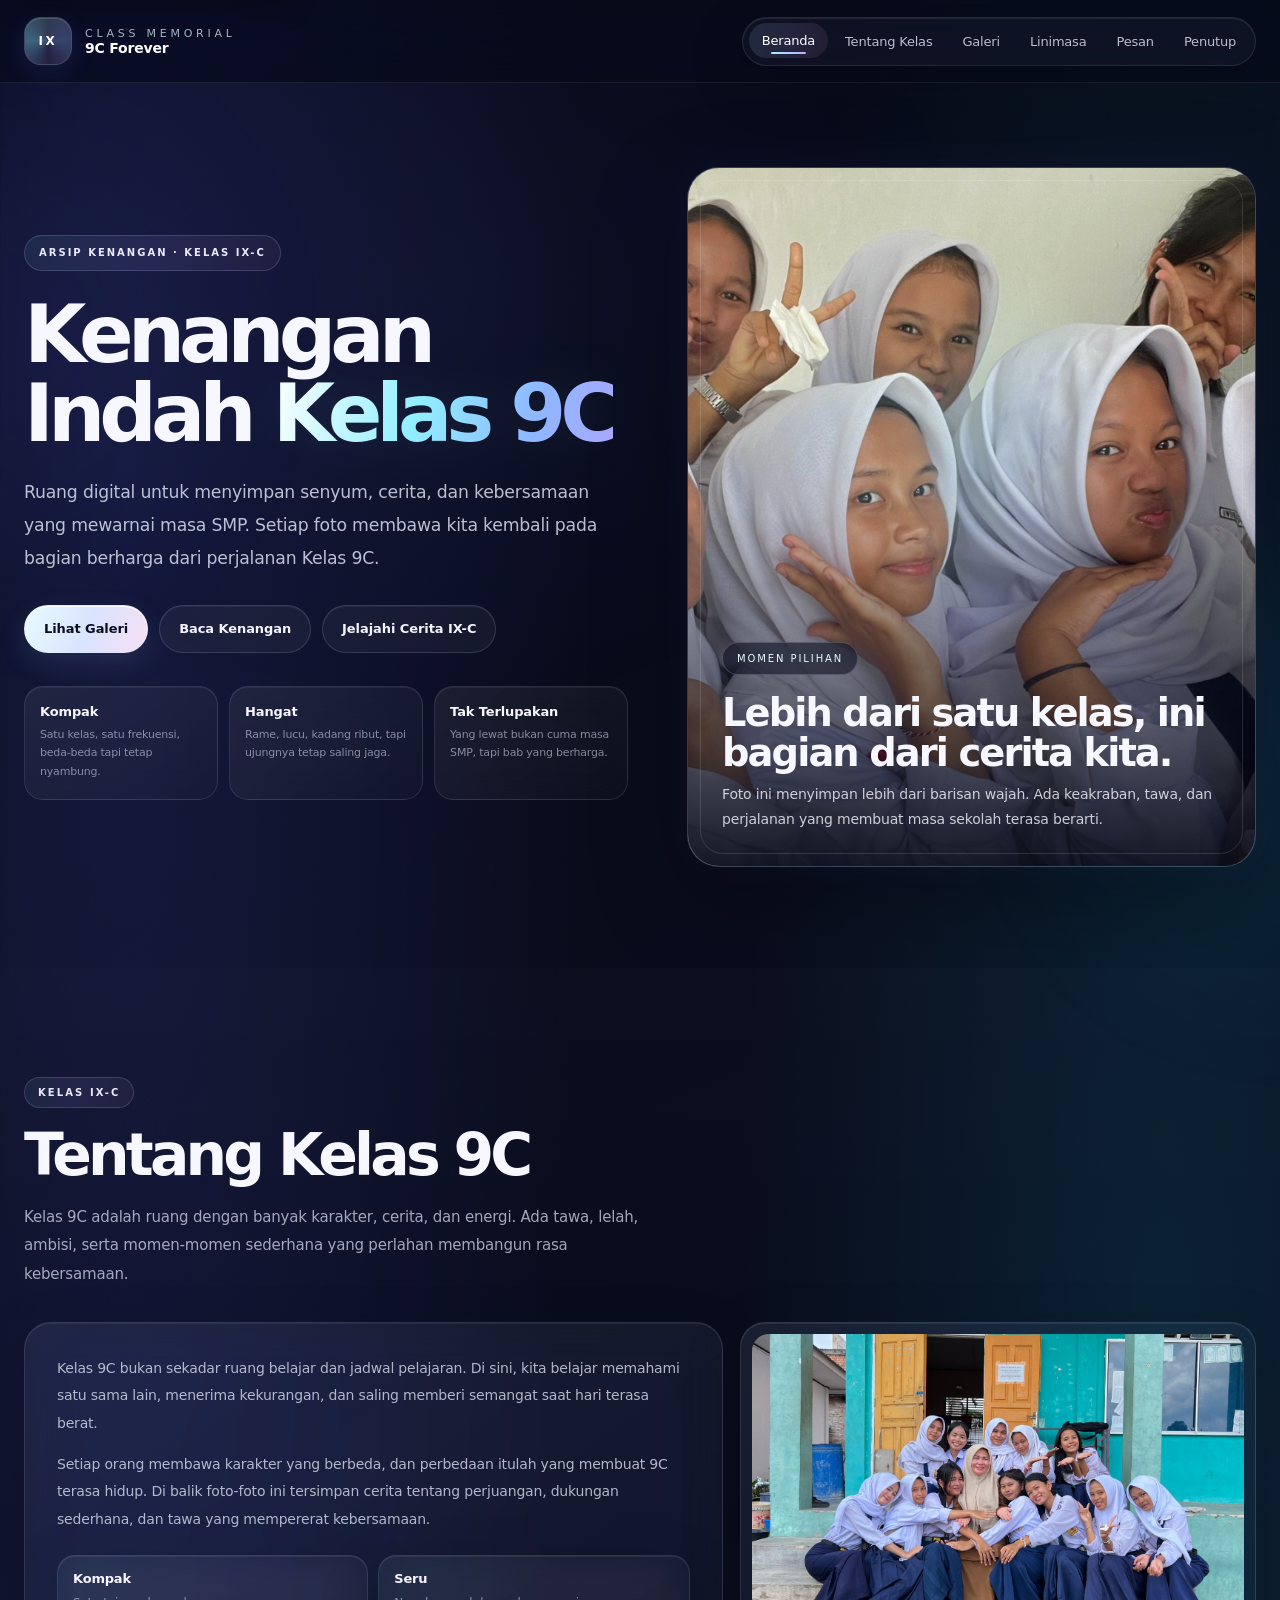
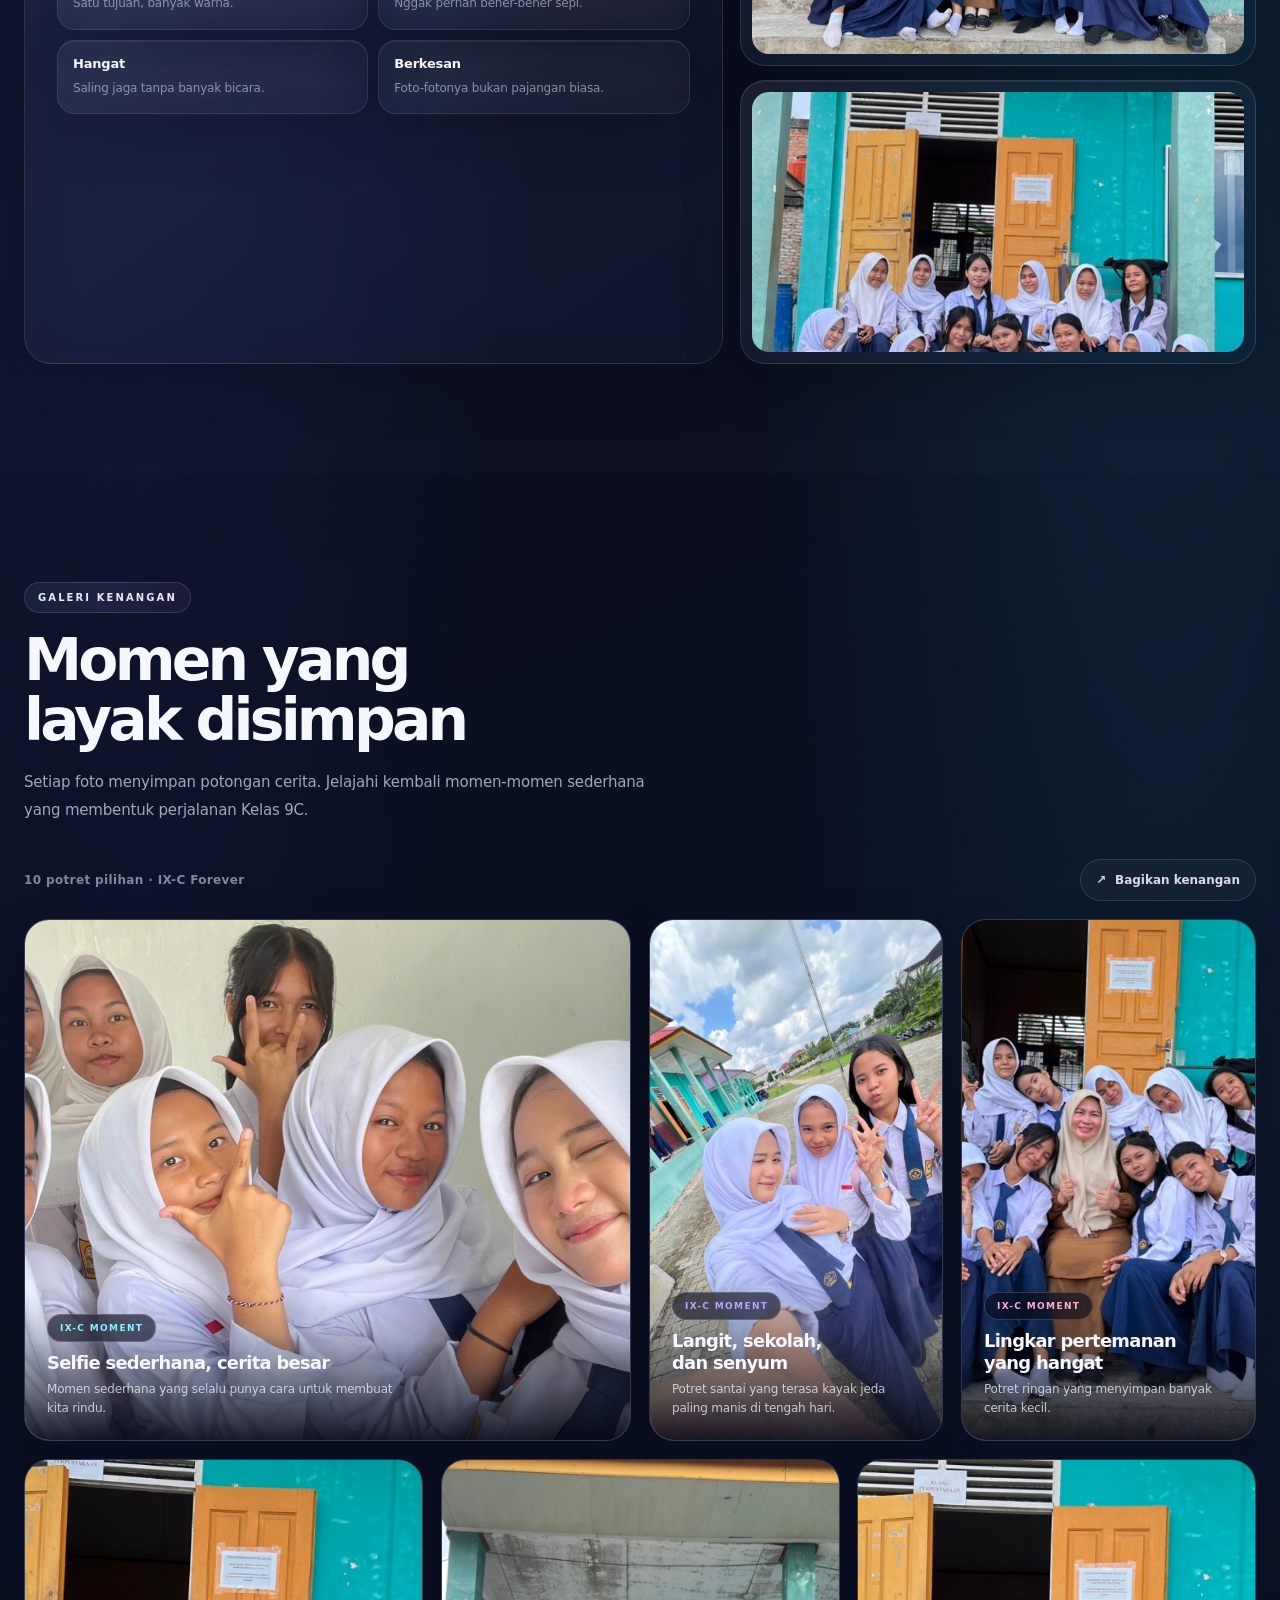
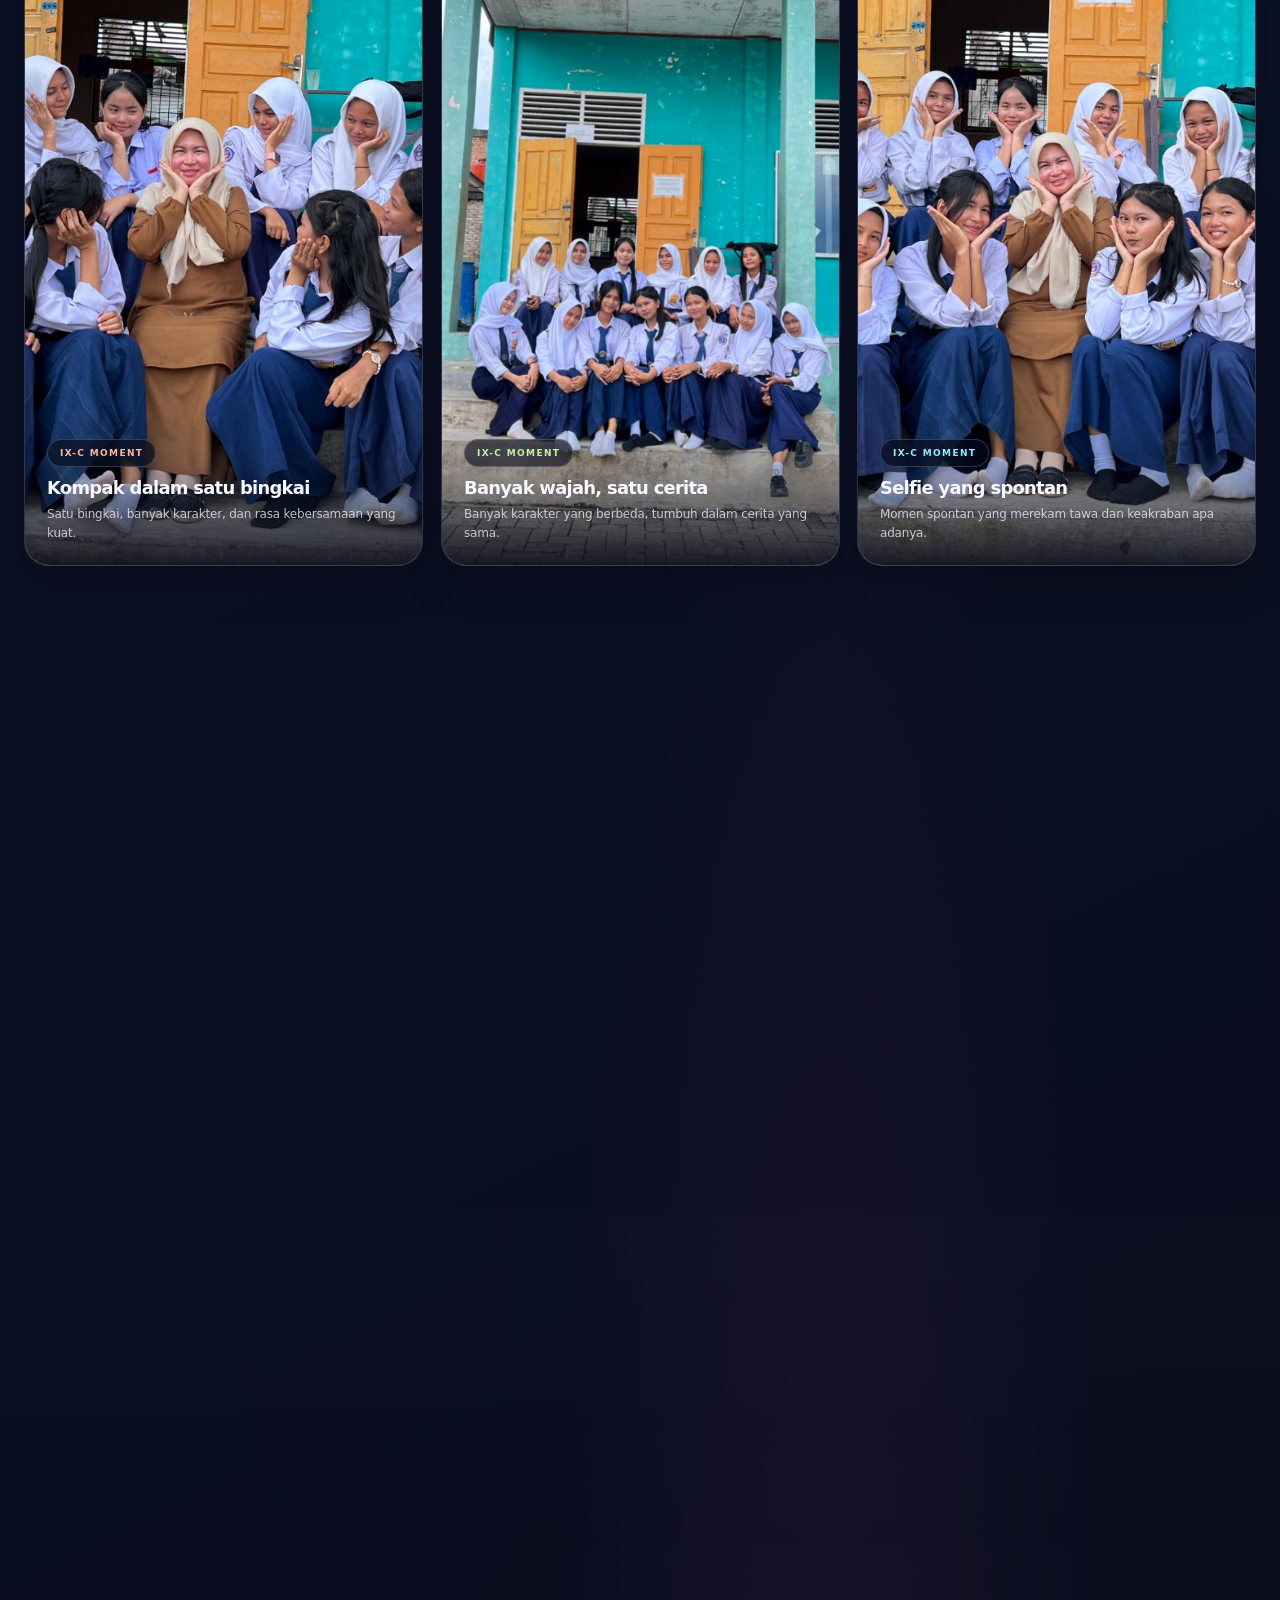
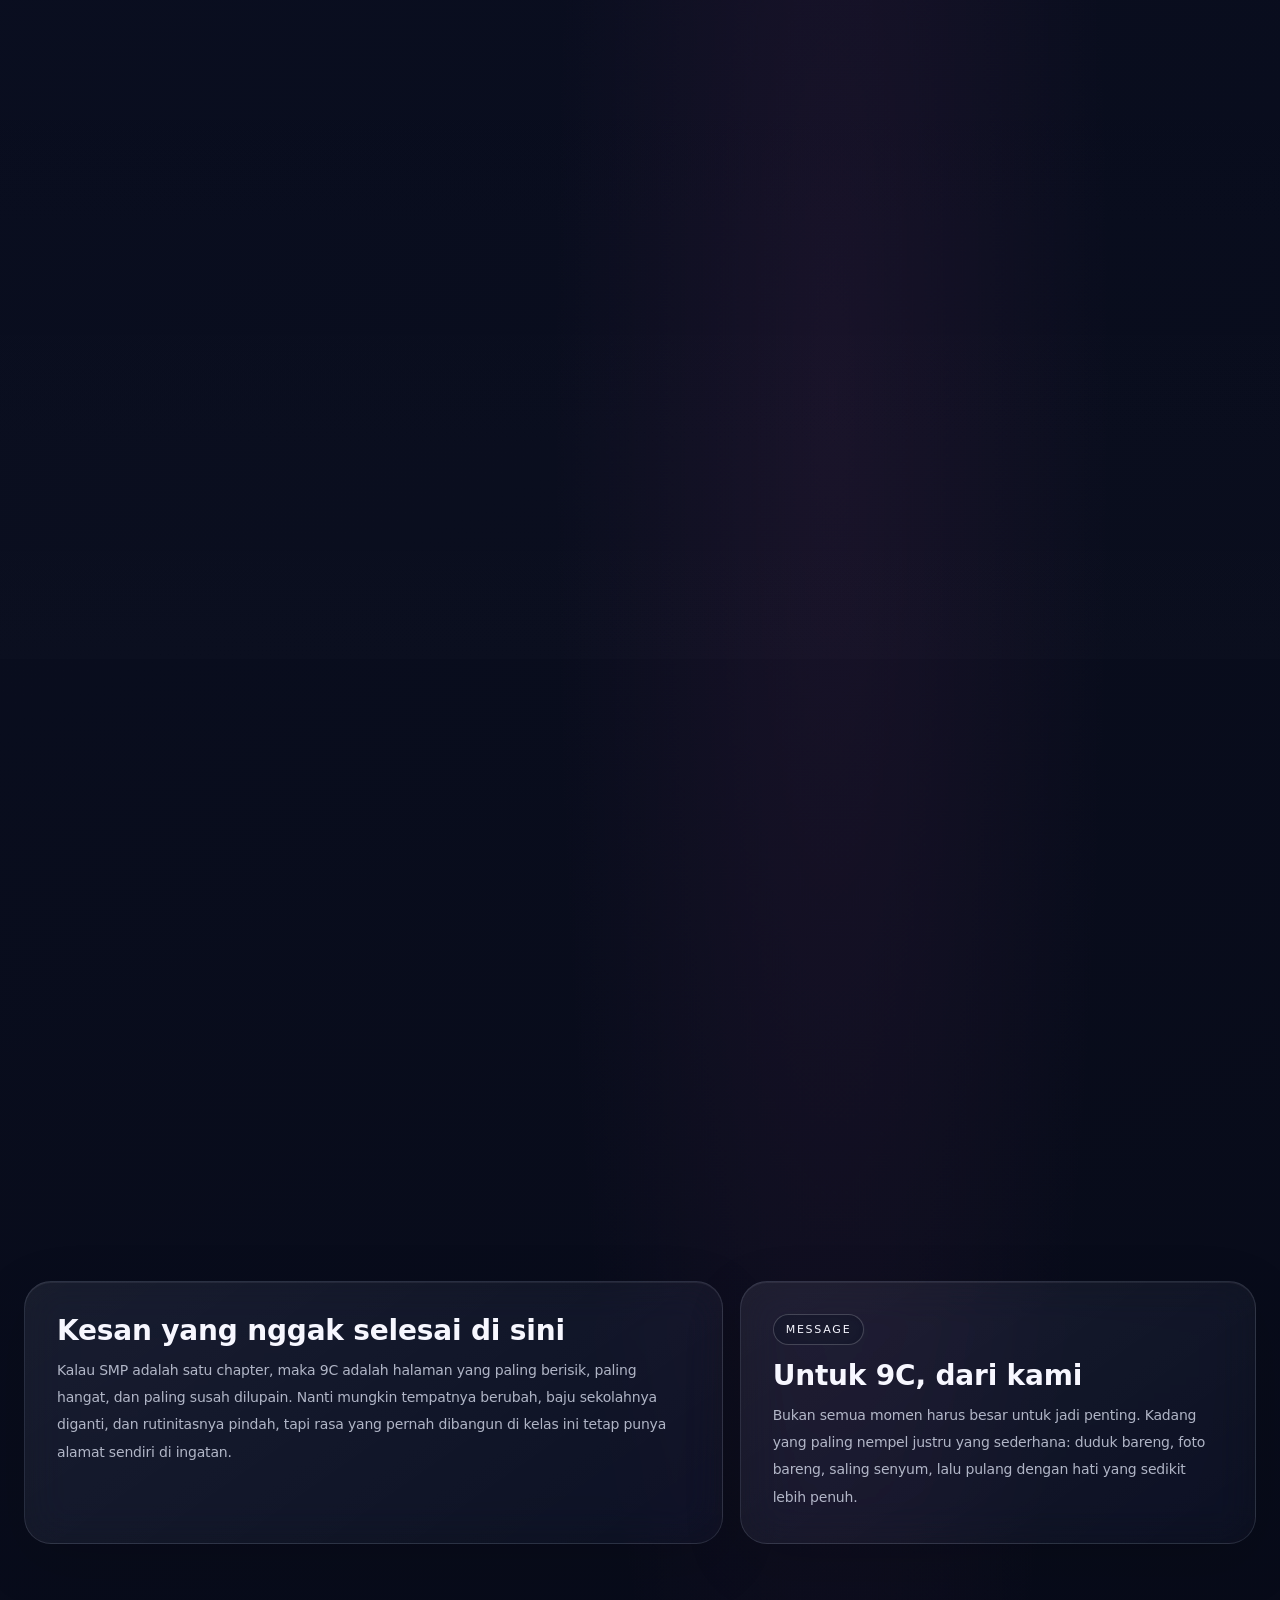
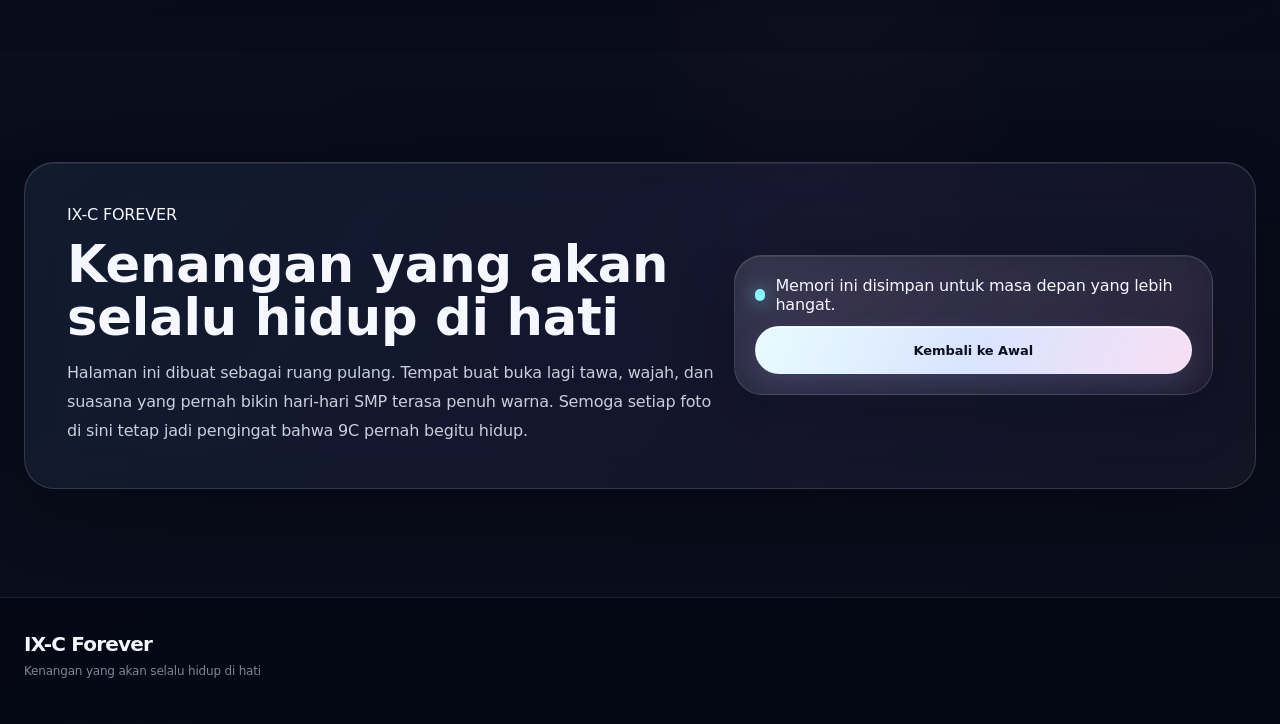
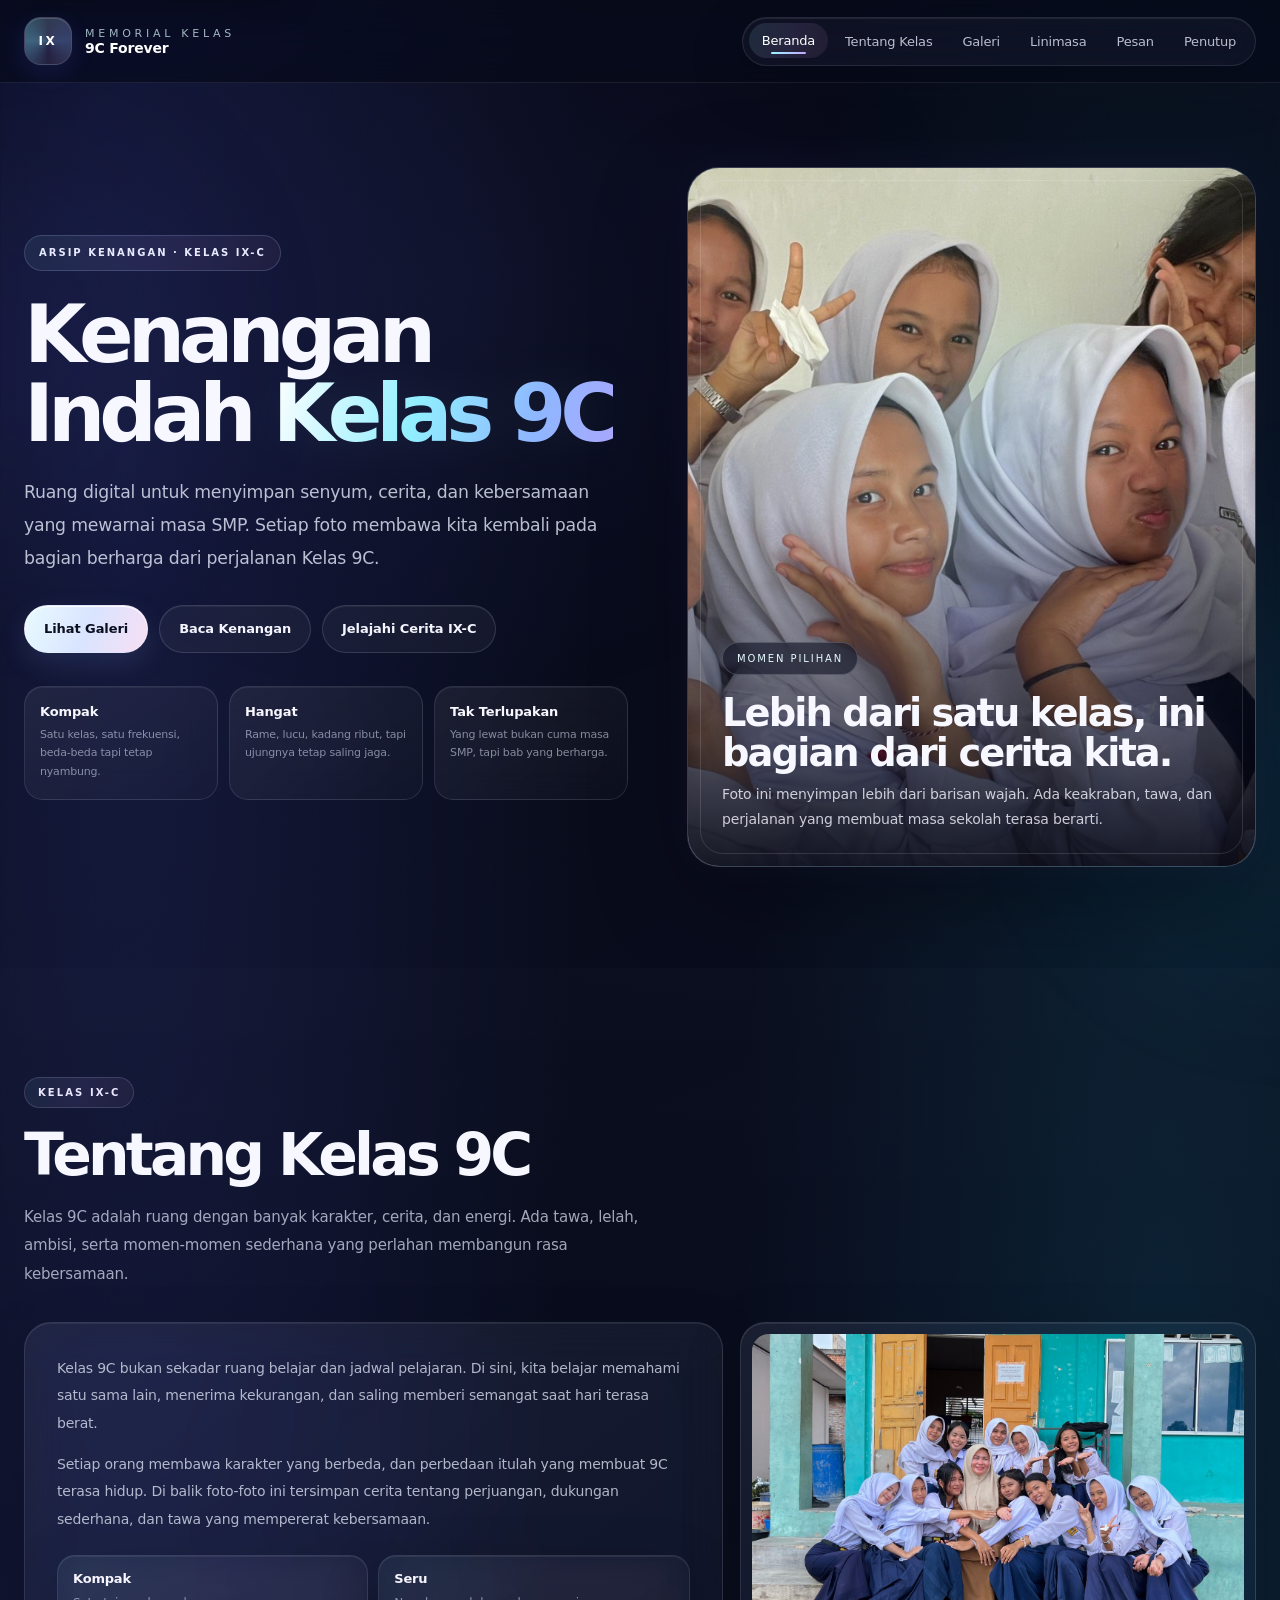
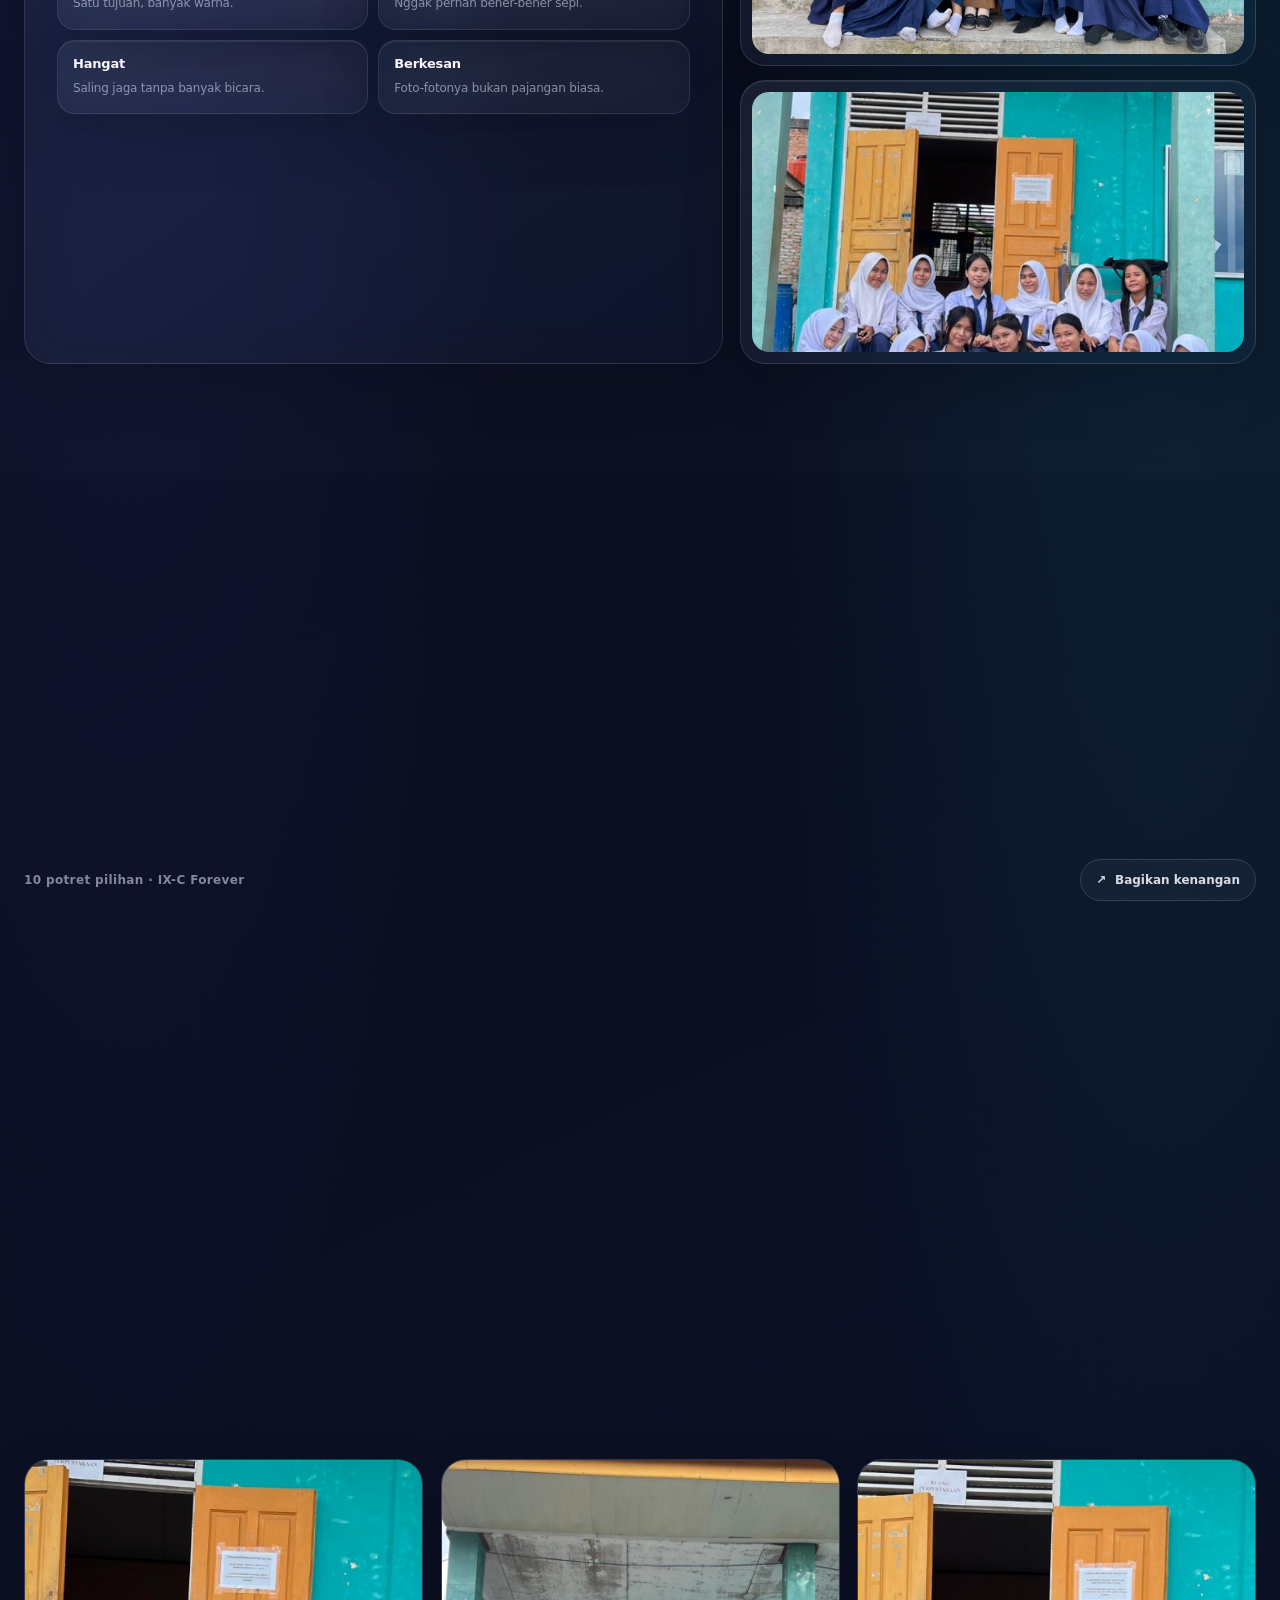
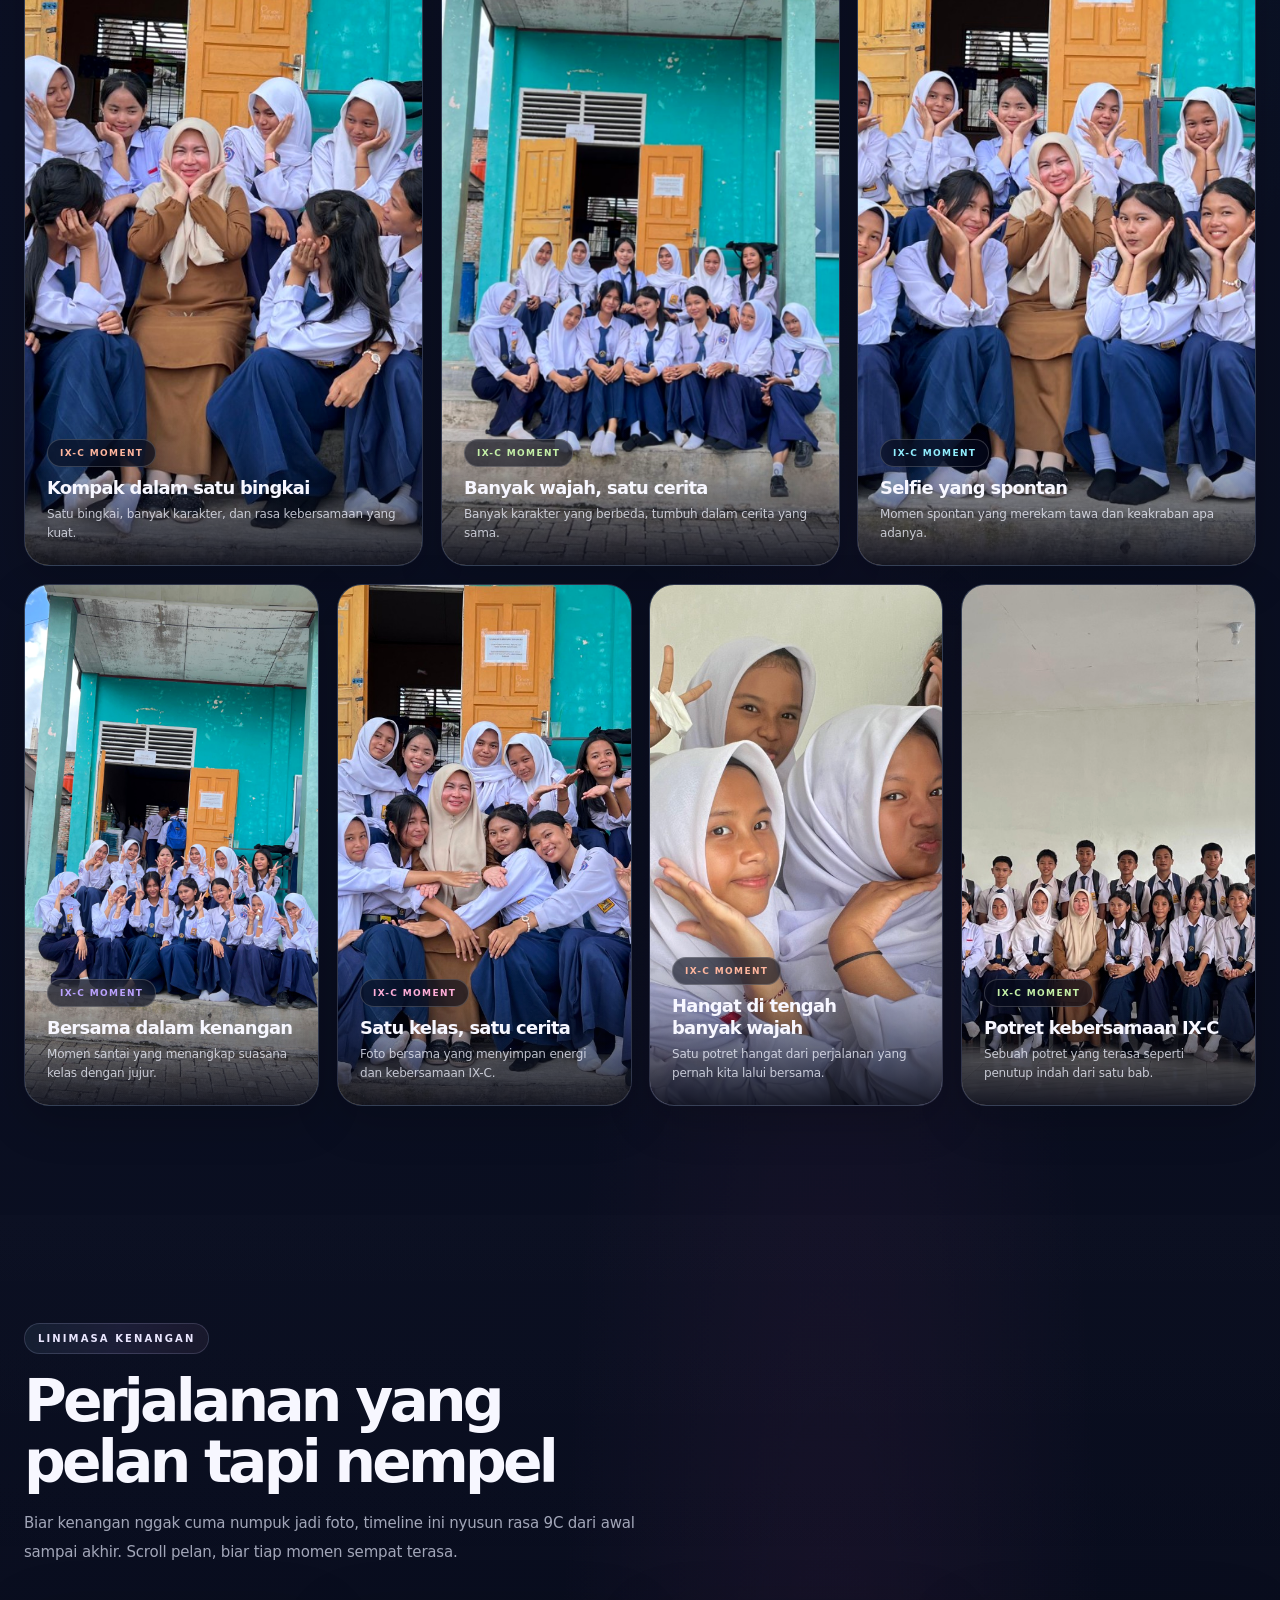
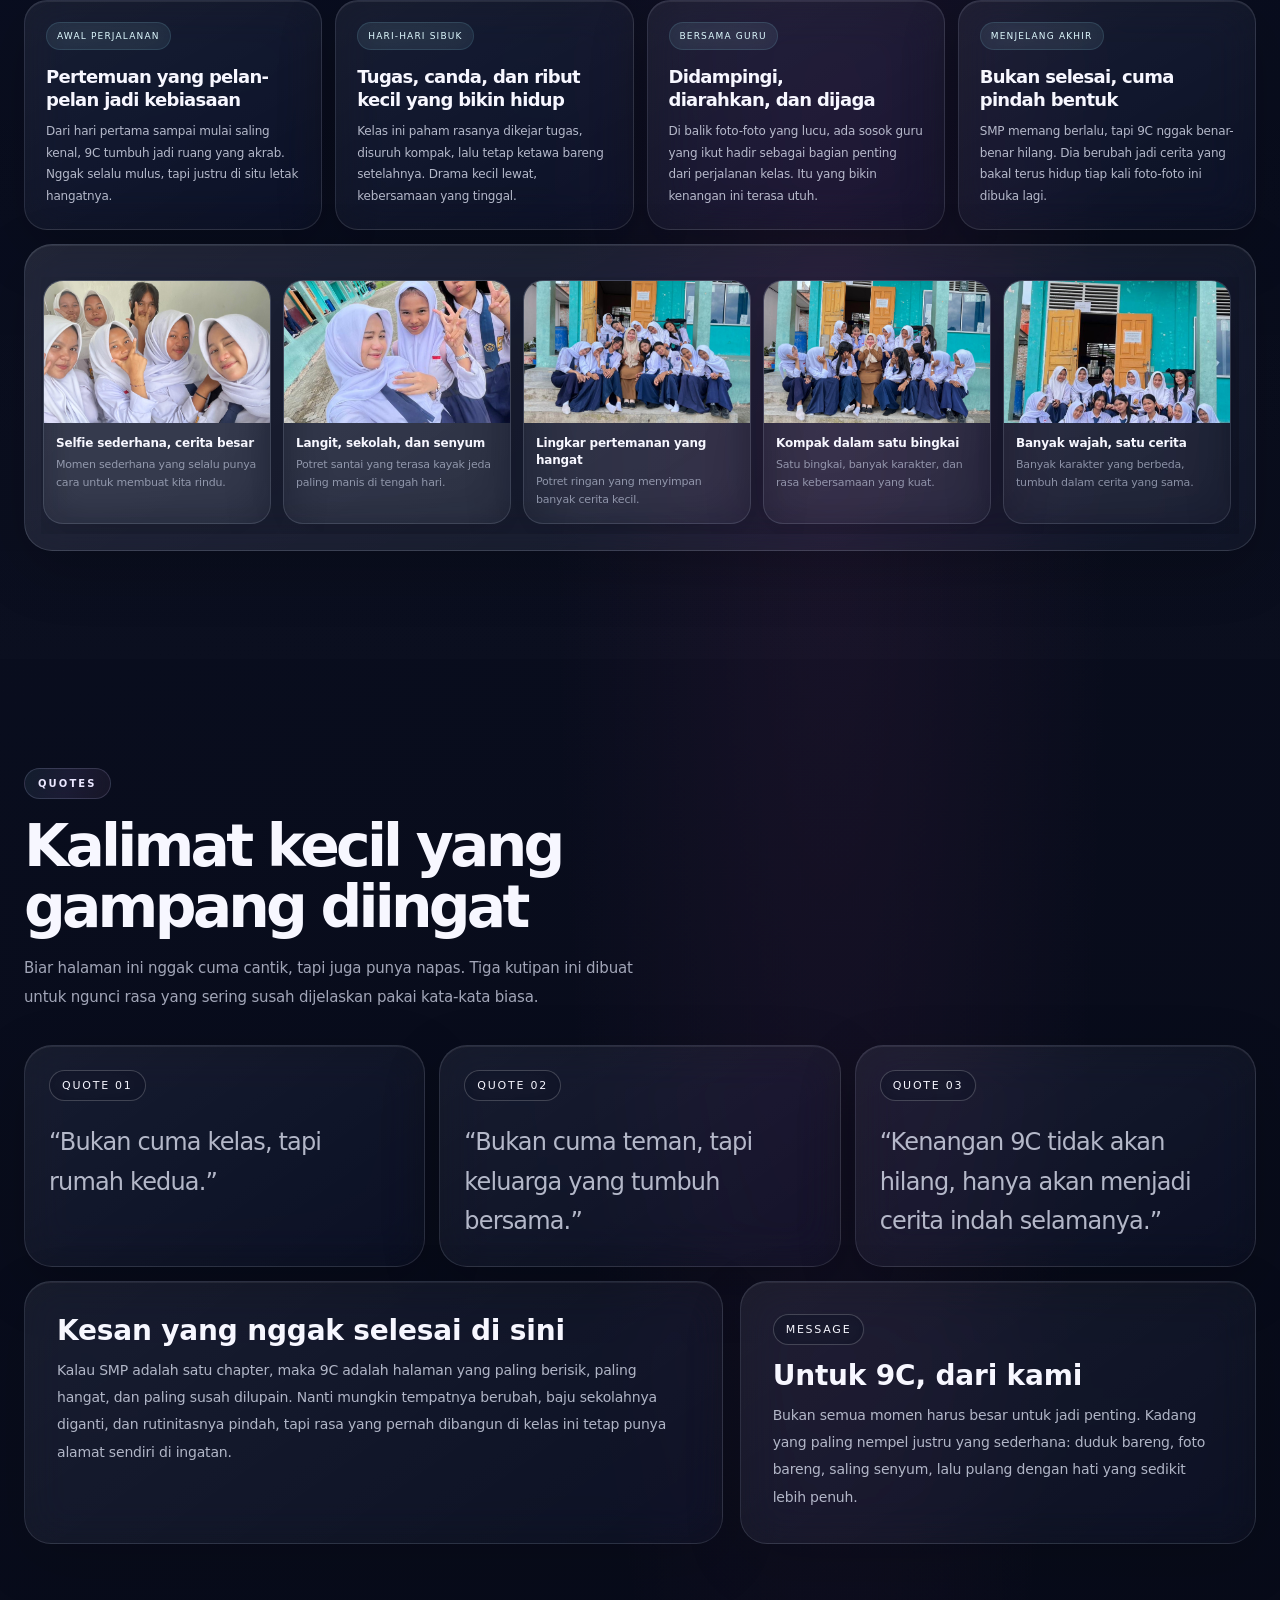
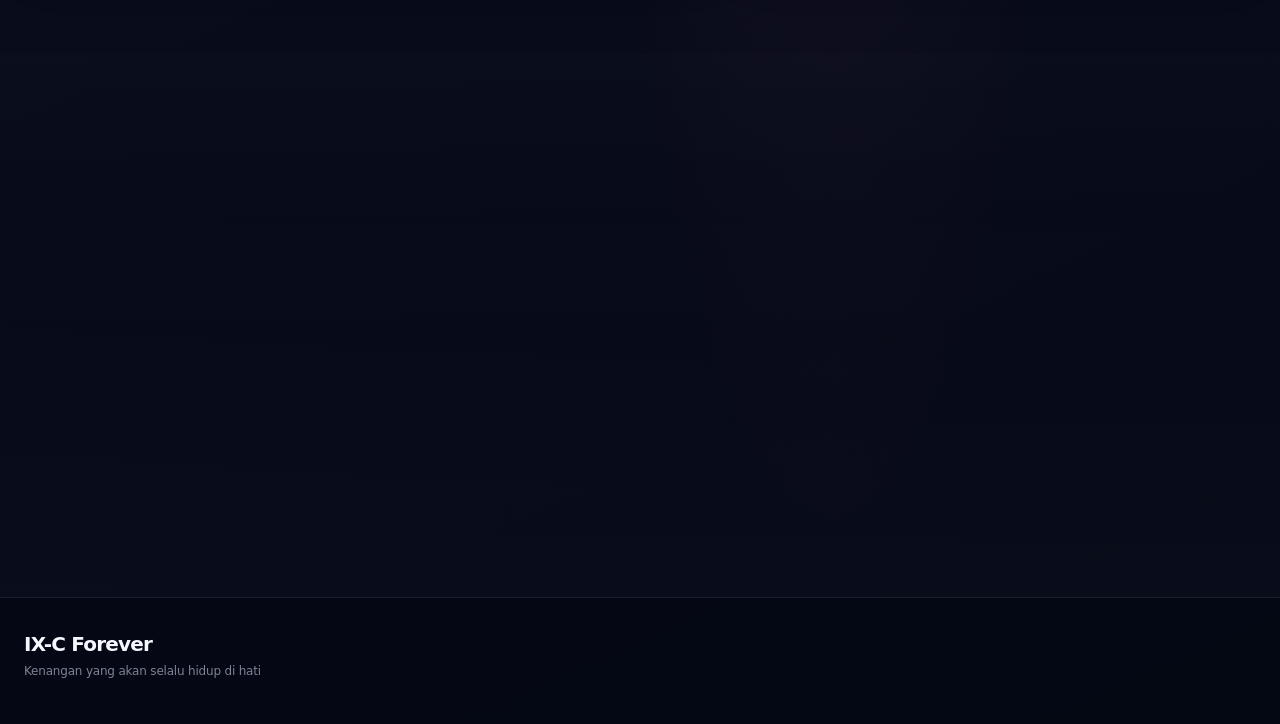
